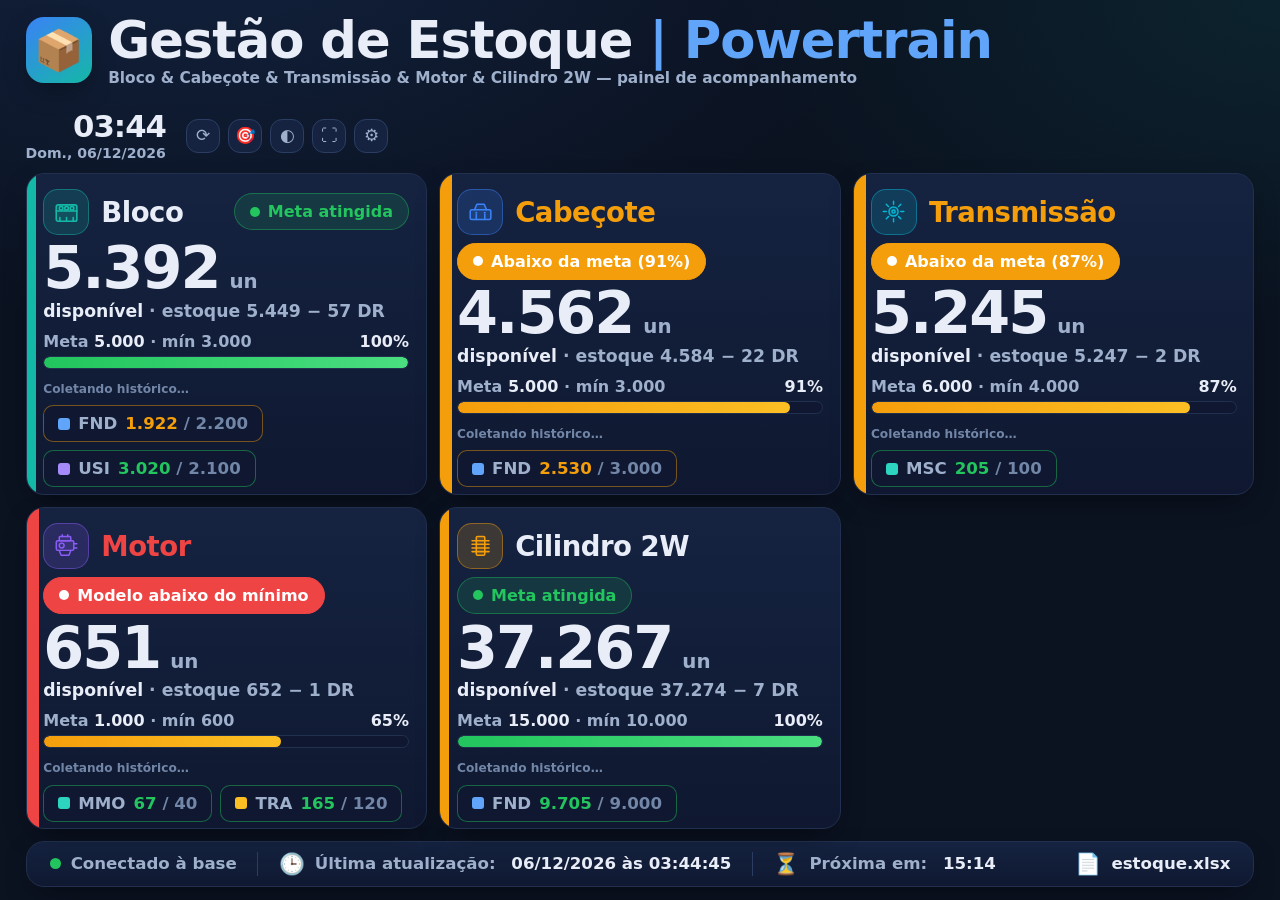
==== estoque-motores/index.html @ 6735ec4f "Decremento silencioso: aplica no calculo mas nao exibe no painel nem no e-mail Remove os indicadores" ====
<!doctype html>
<html lang="pt-BR" data-theme="dark">
<head>
<meta charset="UTF-8" />
<meta name="viewport" content="width=device-width, initial-scale=1.0" />
<meta name="color-scheme" content="dark light" />
<title>Gestão de Estoque | Powertrain</title>
<link rel="icon" href="data:image/svg+xml,%3Csvg xmlns='http://www.w3.org/2000/svg' viewBox='0 0 100 100'%3E%3Crect width='100' height='100' rx='22' fill='%233b82f6'/%3E%3Ctext x='50' y='70' font-family='Arial,sans-serif' font-size='58' font-weight='bold' fill='white' text-anchor='middle'%3E%F0%9F%93%A6%3C/text%3E%3C/svg%3E" />
<meta name="theme-color" content="#0b1220" />

<style>
/* ============ RESET / BASE ============ */
*,*::before,*::after{box-sizing:border-box;margin:0;padding:0}
:root{
  --bg:#0b1220; --bg-2:#111a2e; --panel:#0f1830; --panel-2:#152341;
  --line:#22304f; --line-2:#2c3d63;
  --txt:#e8edf7; --muted:#9fb0cc; --faint:#7286a8;
  --brand:#3b82f6; --brand-2:#60a5fa; --brand-ink:#0a1730;
  --accent:#14b8a6; --accent-2:#2dd4bf;
  --ok:#22c55e; --ok-bg:rgba(34,197,94,.14);
  --warn:#f59e0b; --warn-bg:rgba(245,158,11,.15);
  --bad:#ef4444; --bad-bg:rgba(239,68,68,.15);
  --info:#38bdf8;
  --shadow:0 10px 30px -12px rgba(0,0,0,.6);
  --radius:18px; --radius-sm:12px;
  --font:'Inter',system-ui,-apple-system,Segoe UI,Roboto,Helvetica,Arial,sans-serif;
}
:root[data-theme="light"]{
  --bg:#eef2f8; --bg-2:#e5ebf4; --panel:#ffffff; --panel-2:#f5f8fd;
  --line:#dde5f0; --line-2:#cbd6e6;
  --txt:#0f1b32; --muted:#4a5b78; --faint:#7286a8;
  --brand:#2563eb; --brand-2:#3b82f6; --brand-ink:#ffffff;
  --shadow:0 10px 26px -14px rgba(20,40,80,.28);
}
html,body{height:100%}
body{
  font-family:var(--font); color:var(--txt);
  background:
    radial-gradient(1200px 700px at 15% -10%, rgba(59,130,246,.14), transparent 60%),
    radial-gradient(1000px 600px at 100% 0%, rgba(20,184,166,.10), transparent 55%),
    var(--bg);
  min-height:100%; overflow:hidden;
  -webkit-font-smoothing:antialiased;
}
body.cursor-hidden{cursor:none}
.wrap{ height:100vh; display:flex; flex-direction:column; padding:clamp(10px,1.5vh,22px) clamp(14px,2vw,40px); gap:clamp(8px,1.3vh,18px); }

/* ============ HEADER ============ */
header{ display:flex; align-items:center; justify-content:space-between; gap:24px; flex-wrap:wrap; }
.brand{ display:flex; align-items:center; gap:16px; min-width:0; }
.brand .logo{
  width:clamp(52px,5.2vw,88px); height:clamp(52px,5.2vw,88px); flex:0 0 auto;
  border-radius:18px; display:grid; place-items:center; font-size:clamp(28px,3.1vw,50px);
  background:linear-gradient(145deg,var(--brand),var(--accent)); color:#fff; box-shadow:var(--shadow);
}
/* título grande: o painel é lido de longe na TV. O relógio e os botões abaixo
   foram reduzidos para liberar largura e o cabeçalho caber em UMA linha. */
.brand h1{ font-size:clamp(32px,4vw,68px); font-weight:800; letter-spacing:-1px; line-height:1.02; }
.brand h1 .pw{ color:var(--brand-2); font-weight:800; }
.brand p{ color:var(--muted); font-size:clamp(13px,1.2vw,20px); font-weight:600; margin-top:3px; }
.head-right{ display:flex; align-items:center; gap:clamp(12px,1.6vw,26px); flex-wrap:wrap; justify-content:flex-end; }
.clock{ text-align:right; }
.clock .time{ font-size:clamp(22px,2.4vw,42px); font-weight:800; letter-spacing:-1px; font-variant-numeric:tabular-nums; line-height:1; }
.clock .date{ color:var(--muted); font-size:clamp(12px,1.1vw,18px); font-weight:600; text-transform:capitalize; margin-top:4px; }
.icon-btns{ display:flex; gap:8px; }
.iconbtn{
  width:clamp(34px,2.6vw,44px); height:clamp(34px,2.6vw,44px); border-radius:12px; cursor:pointer;
  border:1px solid var(--line-2); background:var(--panel-2); color:var(--muted);
  display:grid; place-items:center; font-size:clamp(16px,1.3vw,20px); transition:.15s;
}
.iconbtn:hover{ color:var(--txt); border-color:var(--brand); background:var(--panel); }

/* ============ STATUS BAR (fica no rodapé) ============ */
.statusbar{
  display:flex; align-items:center; gap:clamp(12px,1.6vw,26px); flex-wrap:wrap; flex:0 0 auto;
  background:linear-gradient(180deg,var(--panel-2),var(--panel));
  border:1px solid var(--line); border-radius:var(--radius); padding:clamp(8px,1.1vh,14px) clamp(16px,1.8vw,26px);
  box-shadow:var(--shadow);
}
.chip{ display:flex; align-items:center; gap:10px; font-size:clamp(14px,1.3vw,21px); font-weight:600; color:var(--muted); }
.chip b{ color:var(--txt); font-weight:800; }
.chip .ic{ font-size:1.25em; }
.dot{ width:11px; height:11px; border-radius:50%; background:var(--faint); flex:0 0 auto; }
.dot.live{ background:var(--ok); box-shadow:0 0 0 0 rgba(34,197,94,.55); animation:pulse 2s infinite; }
.dot.err{ background:var(--bad); }
.dot.warn{ background:var(--warn); }
.dot.load{ background:var(--warn); animation:pulse 1.1s infinite; }
@keyframes pulse{ 0%{box-shadow:0 0 0 0 rgba(34,197,94,.5)} 70%{box-shadow:0 0 0 12px rgba(34,197,94,0)} 100%{box-shadow:0 0 0 0 rgba(34,197,94,0)} }
.sep{ width:1px; align-self:stretch; background:var(--line-2); }
.spacer{ flex:1 1 auto; }
.countdown{ font-variant-numeric:tabular-nums; }

/* ============ LAYOUT PRINCIPAL ============ */
.main{ flex:1 1 auto; min-height:0; display:flex; flex-direction:column; gap:clamp(8px,1.2vh,16px); }

/* ============ CARDS (destaque) ============ */
.cards{ display:grid; grid-template-columns:repeat(5,1fr); gap:clamp(8px,1vw,16px); flex:1 1 auto; min-height:0; align-content:stretch; }
.card{
  position:relative; overflow:hidden; border-radius:var(--radius);
  border:1px solid var(--line); background:linear-gradient(180deg,var(--panel-2),var(--panel));
  box-shadow:var(--shadow); padding:clamp(13px,1.6vh,24px) clamp(14px,1.3vw,26px);
  display:flex; flex-direction:column; gap:clamp(4px,.75vh,10px);
}
.card::before{ content:""; position:absolute; inset:0 auto 0 0; width:9px; background:var(--c,var(--brand)); }
.card .card-top{ display:flex; align-items:center; justify-content:space-between; gap:8px; flex-wrap:wrap; }
.card .name{ display:flex; align-items:center; gap:12px; min-width:0; font-size:clamp(21px,2.15vw,42px); font-weight:800; letter-spacing:-.5px; }
.card .name .pic{
  width:clamp(46px,3.6vw,68px); height:clamp(46px,3.6vw,68px); border-radius:15px; display:grid; place-items:center;
  background:color-mix(in srgb, var(--c) 18%, transparent); color:var(--c);
  border:1px solid color-mix(in srgb, var(--c) 45%, transparent);
}
.card .name .pic svg{ width:66%; height:66%; display:block; }
.card .qty-wrap{ display:flex; align-items:baseline; gap:10px; }
.card .qty{ font-size:clamp(44px,4.6vw,92px); font-weight:900; line-height:.9; letter-spacing:-2px; font-variant-numeric:tabular-nums; color:var(--txt); }
.card .unit{ font-size:clamp(16px,1.55vw,27px); font-weight:800; color:var(--muted); white-space:nowrap; }
.card .sub{ color:var(--muted); font-size:clamp(14px,1.35vw,23px); font-weight:700; margin-top:0; white-space:nowrap; }
.card .sub b{ color:var(--txt); }
.card .meta{ display:flex; gap:clamp(8px,.8vw,14px); flex-wrap:wrap; }
.badge{ display:inline-flex; align-items:center; gap:8px; padding:8px 15px; border-radius:999px; font-size:clamp(13px,1.25vw,22px); font-weight:700; border:1px solid var(--line-2); background:var(--panel); color:var(--muted); }
.badge .dot{ width:10px; height:10px; }
.b-ok{ color:var(--ok); border-color:color-mix(in srgb,var(--ok) 40%,transparent); background:var(--ok-bg); }
.b-warn{ color:var(--warn); border-color:color-mix(in srgb,var(--warn) 40%,transparent); background:var(--warn-bg); }
.b-bad{ color:var(--bad); border-color:color-mix(in srgb,var(--bad) 40%,transparent); background:var(--bad-bg); }
.b-info{ color:var(--info); border-color:color-mix(in srgb,var(--info) 40%,transparent); background:rgba(56,189,248,.12); }

/* chips por local dentro do card */
.locs{ display:flex; flex-wrap:wrap; gap:8px; margin-top:3px; align-items:center; }
.locs.modelos{ margin-top:6px; padding-top:6px; border-top:1px dashed var(--line-2); gap:6px; }
/* chips de MODELO são detalhe secundário: ficam compactos para sobrar altura
   aos textos principais (número, disponível, meta, locais), que foram ampliados */
.locs.modelos .locchip{ padding:6px 11px; font-size:clamp(12px,1.05vw,17px); }
.modlab{ flex:0 0 100%; color:var(--faint); font-weight:800; font-size:clamp(11px,.95vw,16px); text-transform:uppercase; letter-spacing:.6px; margin:0 0 2px; }
.locchip{ display:inline-flex; align-items:center; gap:8px; padding:8px 14px; border-radius:10px; background:var(--panel); border:1px solid var(--line);
  font-size:clamp(14px,1.3vw,22px); font-weight:800; font-variant-numeric:tabular-nums; }
.locchip .sw{ width:12px; height:12px; border-radius:3px; flex:0 0 auto; }
.locchip .lk{ color:var(--muted); font-weight:600; }
.locchip.rej{ border-color:color-mix(in srgb,var(--bad) 45%,transparent); }
.locchip.rej .lv{ color:var(--bad); }
.locchip.ok{ border-color:color-mix(in srgb,var(--ok) 45%,transparent); }
.locchip.ok .lv{ color:var(--ok); }
.locchip.warn{ border-color:color-mix(in srgb,var(--warn) 45%,transparent); }
.locchip.warn .lv{ color:var(--warn); }
.locchip.low, .locchip.bad{ border-color:color-mix(in srgb,var(--bad) 45%,transparent); background:var(--bad-bg); }
.locchip.low .lv, .locchip.bad .lv{ color:var(--bad); }
.locchip.imp{ border-color:color-mix(in srgb,#c084fc 45%,transparent); background:color-mix(in srgb,#c084fc 14%,transparent); }
.locchip.imp .lv{ color:#c084fc; }
/* local + seus sublocais (ex.: USI e, abaixo, OP140) */
.locgrp{ display:inline-flex; flex-direction:column; gap:4px; align-items:flex-start; }
.subwrap{ display:inline-flex; flex-wrap:wrap; gap:4px; padding-left:12px; }
.locchip.sub{ padding:5px 11px; border-style:dashed; background:transparent;
  font-size:clamp(12px,1.05vw,17px); gap:6px; }
.locchip.sub .lk{ color:var(--faint); font-weight:700; }
.locchip.sub .lv{ color:var(--muted); }
.locchip.sub.dec{ border-color:color-mix(in srgb,var(--bad) 40%,transparent); }
.locchip.sub.dec .lv{ color:var(--bad); }

/* cobertura / previsão (dias úteis) */
.cover{ display:inline-flex; flex-direction:column; gap:1px; margin-top:auto; padding:7px 14px; border-radius:11px;
  border:1px solid var(--line-2); background:var(--panel); align-self:flex-start; max-width:100%; box-sizing:border-box; }
.cover .cov-main{ font-weight:800; font-size:clamp(16px,1.6vw,27px); font-variant-numeric:tabular-nums; line-height:1.05; color:var(--muted); white-space:nowrap; }
.cover .cov-sub{ font-weight:600; font-size:clamp(10px,.9vw,15px); color:var(--faint); line-height:1.2; }
.cover.ok  { border-color:color-mix(in srgb,var(--ok) 40%,transparent); background:var(--ok-bg); }
.cover.warn{ border-color:color-mix(in srgb,var(--warn) 40%,transparent); background:var(--warn-bg); }
.cover.bad { border-color:color-mix(in srgb,var(--bad) 45%,transparent); background:var(--bad-bg); }
.cover.ok .cov-main{ color:var(--ok); } .cover.warn .cov-main{ color:var(--warn); } .cover.bad .cov-main{ color:var(--bad); }

/* barra de progresso da meta + sparkline */
.prog{ margin-top:4px; }
.prog .ptop{ display:flex; flex-wrap:nowrap; justify-content:space-between; align-items:baseline; gap:8px; font-size:clamp(14px,1.25vw,22px); font-weight:700; color:var(--muted); margin-bottom:5px; }
.prog .ptop>span{ white-space:nowrap; }
.prog .ptop .pv{ color:var(--txt); font-weight:800; }
.prog .bar{ height:13px; border-radius:999px; background:var(--panel); border:1px solid var(--line); overflow:hidden; }
.prog .fill{ height:100%; border-radius:999px; transition:width .6s ease; }
.prog.ok   .fill{ background:linear-gradient(90deg,var(--ok),#4ade80); }
.prog.warn .fill{ background:linear-gradient(90deg,var(--warn),#fbbf24); }
.prog.bad  .fill{ background:linear-gradient(90deg,var(--bad),#f87171); }
.spark{ margin-top:6px; display:flex; align-items:center; gap:12px; }
.spark svg{ flex:1 1 auto; height:clamp(34px,5vh,64px); }
.spark .scap{ font-size:clamp(11px,.95vw,15px); color:var(--faint); font-weight:700; white-space:nowrap; }
.spark .sdelta{ font-weight:800; font-variant-numeric:tabular-nums; }
.spark .up{ color:var(--ok);} .spark .down{ color:var(--bad);} .spark .flat{ color:var(--muted);}

/* alerta: card pisca. VERMELHO = abaixo do mínimo/crítico; LARANJA = abaixo de
   metaAlerta% da meta. A cor do alarme vem de --alarmc (borda/anel/fundo). Borda
   com a suavidade e o tempo originais (anel suave, 1.25s ease-in-out). */
.card.alarm{ --alarmc:var(--bad); }
.card.alarm.alarm-warn{ --alarmc:var(--warn); }
@keyframes alarm{
  0%,100%{ box-shadow:var(--shadow); border-color:var(--line);
           background:var(--panel); }
  50%    { box-shadow:0 0 0 4px color-mix(in srgb,var(--alarmc) 55%,transparent), var(--shadow);
           border-color:var(--alarmc);
           background:color-mix(in srgb,var(--alarmc) 14%,var(--panel)); }
}
.card.alarm{ animation:alarm 1.25s ease-in-out infinite; }
.card.alarm::before{ background:var(--alarmc); width:12px; }
.card.alarm .name{ color:var(--alarmc); }
/* o selo do motivo fica SÓLIDO (não pulsa): piscar a opacidade dele deixava o
   texto do alerta mais difícil de ler, o contrário do objetivo */
.card.alarm .badge.b-bad, .card.alarm.alarm-warn .badge.b-warn{ background:var(--alarmc); color:#fff; border-color:var(--alarmc); }
.card.alarm .badge.b-bad .dot, .card.alarm.alarm-warn .badge.b-warn .dot{ background:#fff; box-shadow:none; animation:none; }
/* respeita quem desativa animações no sistema: mantém o alerta, sem piscar */
@media (prefers-reduced-motion:reduce){
  .card.alarm{ animation:none; border-color:var(--alarmc);
    box-shadow:0 0 0 4px color-mix(in srgb,var(--alarmc) 55%,transparent), var(--shadow);
    background:color-mix(in srgb,var(--alarmc) 12%,var(--panel)); }
}

/* ============ GRÁFICOS ============ */
.charts{ flex:1 1 auto; min-height:0; display:grid; grid-template-columns:1fr; gap:clamp(12px,1.6vw,26px); }
.chart-card{ position:relative; border-radius:var(--radius); border:1px solid var(--line);
  background:linear-gradient(180deg,var(--panel-2),var(--panel)); box-shadow:var(--shadow);
  padding:clamp(12px,1.6vh,22px) clamp(14px,1.6vw,26px); display:flex; flex-direction:column; min-height:0; }
.chart-card h3{ font-size:clamp(16px,1.5vw,26px); font-weight:800; letter-spacing:-.3px; display:flex; align-items:center; gap:10px; }
.chart-card h3 svg{ width:1.15em; height:1.15em; flex:0 0 auto; color:var(--brand-2); }
.chart-card .legend{ display:flex; flex-wrap:wrap; gap:14px; margin:10px 0 4px; }
.chart-card .legend span{ display:inline-flex; align-items:center; gap:8px; font-size:clamp(13px,1.1vw,19px); font-weight:700; color:var(--muted); }
.chart-card .legend .sw{ width:14px; height:14px; border-radius:4px; }
.chart-card .plot{ flex:1 1 auto; min-height:0; display:flex; align-items:stretch; justify-content:center; }
.chart-card svg{ width:100%; height:100%; display:block; }
.chart-card .axis{ fill:var(--faint); font-size:16px; font-weight:600; }
.chart-card .axislab{ fill:var(--muted); font-size:20px; font-weight:800; }
.chart-card .grid{ stroke:var(--line-2); stroke-width:1; }
.chart-card .vlab{ fill:var(--txt); font-size:16px; font-weight:800; }
.chart-card .donutTotal{ fill:var(--txt); font-weight:900; }
.chart-card .donutCap{ fill:var(--muted); font-weight:700; }

/* ============ FOOTER ============ */
/* o rodapé usa o estilo .statusbar (status da base) — nada mais aqui */

/* ============ OVERLAY (setup / erro) ============ */
.overlay{ position:fixed; inset:0; z-index:50; display:none; place-items:center; padding:24px;
  background:rgba(7,12,24,.82); backdrop-filter:blur(6px); }
.overlay.show{ display:grid; }
.dialog{ width:min(640px,94vw); background:var(--panel); border:1px solid var(--line-2); border-radius:var(--radius); box-shadow:var(--shadow); padding:clamp(22px,3vh,40px);
  max-height:calc(100vh - 48px); overflow-y:auto; }   /* rola o diálogo inteiro se passar da tela */
.dialog h2{ font-size:clamp(20px,2vw,30px); font-weight:800; display:flex; align-items:center; gap:12px; }
.dialog p{ color:var(--muted); margin:12px 0; font-size:clamp(13px,1.1vw,17px); line-height:1.5; }
.drop{ margin-top:18px; border:2px dashed var(--line-2); border-radius:var(--radius-sm); padding:34px 20px; text-align:center; cursor:pointer; transition:.15s; }
.drop:hover,.drop.drag{ border-color:var(--brand); background:var(--panel-2); }
.drop .big{ font-size:44px; } .drop small{ display:block; color:var(--faint); margin-top:8px; }
.btnrow{ display:flex; gap:12px; flex-wrap:wrap; margin-top:20px; }
.btn{ appearance:none; cursor:pointer; border:1px solid var(--line-2); background:var(--panel-2); color:var(--txt);
  font-family:inherit; font-weight:700; font-size:clamp(13px,1.1vw,17px); padding:12px 20px; border-radius:12px; display:inline-flex; align-items:center; gap:10px; transition:.15s; }
.btn:hover{ border-color:var(--brand); }
.btn.primary{ background:linear-gradient(145deg,var(--brand),var(--brand-2)); color:#fff; border-color:transparent; }
.hidden{ display:none !important; }
.errtext{ color:var(--bad); font-weight:700; margin-top:6px; }

/* formulário de metas */
.dialog.wide{ width:min(760px,96vw); }
.metas-scroll{ margin:8px 0 4px; }   /* sem scroll próprio: o diálogo inteiro rola (uma barra só) */
.metas-scroll::-webkit-scrollbar{ width:8px; } .metas-scroll::-webkit-scrollbar-thumb{ background:var(--line-2); border-radius:8px; }
.meta-cat{ border:1px solid var(--line); border-radius:12px; padding:14px 16px; margin-bottom:12px; background:var(--panel-2); }
.meta-cat .mc-head{ display:flex; align-items:center; gap:10px; font-weight:800; font-size:16px; margin-bottom:10px; }
.meta-cat .mc-head .pic{ width:30px; height:30px; border-radius:8px; display:grid; place-items:center; color:var(--c); border:1px solid color-mix(in srgb,var(--c) 45%,transparent); background:color-mix(in srgb,var(--c) 16%,transparent); }
.meta-cat .mc-head .pic svg{ width:66%; height:66%; }
.mrow{ display:grid; grid-template-columns:120px repeat(3,1fr); gap:10px; align-items:center; margin-bottom:8px; }
.mrow .rlab{ font-weight:700; color:var(--muted); font-size:14px; }
.mrow.head .rlab, .mrow.head span{ color:var(--faint); font-size:12px; font-weight:700; text-transform:uppercase; letter-spacing:.4px; }
.inp{ width:100%; background:var(--panel); border:1px solid var(--line-2); color:var(--txt); border-radius:9px; padding:9px 11px; font:inherit; font-weight:800; text-align:right; font-variant-numeric:tabular-nums; }
.inp:focus{ outline:none; border-color:var(--brand); }
.inp-wrap{ position:relative; } .inp-wrap .sw{ position:absolute; left:9px; top:50%; transform:translateY(-50%); width:10px; height:10px; border-radius:3px; }
.inp-wrap .inp{ padding-left:26px; text-align:right; }
.gnote{ color:var(--faint); font-size:12px; margin-top:2px; }

/* toast */
.toast{ position:fixed; left:50%; bottom:26px; transform:translateX(-50%) translateY(20px); z-index:60; opacity:0;
  background:var(--panel); border:1px solid var(--line-2); color:var(--txt); padding:12px 20px; border-radius:12px;
  font-weight:700; box-shadow:var(--shadow); transition:.25s; pointer-events:none; font-size:15px; }
.toast.show{ opacity:1; transform:translateX(-50%) translateY(0); }
.toast.err{ border-color:var(--bad); color:var(--bad); }

@media (max-width:1600px){ .cards{ grid-template-columns:repeat(3,1fr); } }
@media (max-width:1100px){ .cards{ grid-template-columns:repeat(2,1fr); } }
@media (max-width:820px){ .cards{ grid-template-columns:1fr; } .clock{display:none} body{overflow:auto} }
</style>
</head>
<body>
<div class="wrap">
  <header>
    <div class="brand">
      <div class="logo">📦</div>
      <div>
        <h1>Gestão de Estoque <span class="pw">| Powertrain</span></h1>
        <p id="subTitle">Cabeçote &amp; Bloco — painel de acompanhamento</p>
      </div>
    </div>
    <div class="head-right">
      <div class="clock">
        <div class="time" id="clkTime">--:--</div>
        <div class="date" id="clkDate">—</div>
      </div>
      <div class="icon-btns">
        <button class="iconbtn" id="btnReload" title="Atualizar agora">⟳</button>
        <button class="iconbtn" id="btnMetas" title="Cadastrar metas">🎯</button>
        <button class="iconbtn" id="btnTheme" title="Tema claro/escuro">◐</button>
        <button class="iconbtn" id="btnFull" title="Tela cheia (quiosque)">⛶</button>
        <button class="iconbtn" id="btnSetup" title="Configurar base">⚙</button>
      </div>
    </div>
  </header>

  <div class="main">
    <div class="cards" id="cards">
      <!-- cards injetados via JS -->
    </div>
  </div>

  <!-- status da base agora no RODAPÉ (era uma barra abaixo do título) -->
  <footer class="statusbar">
    <div class="chip"><span class="dot" id="stDot"></span><span id="stText">Aguardando base…</span></div>
    <div class="sep"></div>
    <div class="chip"><span class="ic">🕒</span>Última atualização:&nbsp;<b id="stLast">—</b></div>
    <div class="sep"></div>
    <div class="chip"><span class="ic">⏳</span>Próxima em:&nbsp;<b class="countdown" id="stNext">—</b></div>
    <div class="spacer"></div>
    <div class="chip"><span class="ic">📄</span><b id="stFile">estoque.xlsx</b></div>
  </footer>
</div>

<!-- Overlay de configuração / carregamento manual -->
<div class="overlay" id="overlay">
  <div class="dialog">
    <h2>⚙ Configurar base de estoque</h2>
    <p>O painel lê uma planilha <b>Excel (.xlsx)</b> e atualiza sozinho
      <b id="dlgInterval">de hora em hora (no minuto :00)</b>. Coloque o arquivo <b id="dlgFile">estoque.xlsx</b>
      na mesma pasta desta página (servida por um servidor web) para atualização automática,
      ou carregue manualmente abaixo.</p>

    <div class="drop" id="drop">
      <div class="big">📂</div>
      <div><b>Clique ou arraste</b> a planilha aqui</div>
      <small>.xlsx, .xls ou .csv</small>
      <input type="file" id="fileInput" accept=".xlsx,.xls,.csv" class="hidden">
    </div>
    <div class="errtext hidden" id="dlgErr"></div>

    <div class="btnrow">
      <button class="btn primary" id="btnTpl">⬇ Baixar modelo (.xlsx)</button>
      <button class="btn" id="btnRetry">⟳ Tentar ler do servidor</button>
      <button class="btn" id="btnClose">Fechar</button>
    </div>
    <p style="margin-top:16px;font-size:13px;color:var(--faint)">
      Colunas aceitas (base JDE): <b>IMDSC1</b> (descrição → classifica Cabeçote/Bloco/Cilindro),
      <b>QTD</b> (quantidade) e <b>LILOCN</b> (local: FND/MMO/USI/DR). <b>ESTREJ</b> = rejeitado (DR),
      descontado do disponível. <b>IMLITM</b> e <b>LILOTN</b> são opcionais.
    </p>
  </div>
</div>

<!-- Overlay de cadastro de metas -->
<div class="overlay" id="metasOverlay">
  <div class="dialog wide">
    <h2>🎯 Cadastro de Metas</h2>
    <p>Defina a <b>meta</b> (alvo), o <b>mínimo</b> (abaixo dele o card pisca em vermelho)
      e o <b>DR máx.</b> (rejeitados aceitáveis) — por peça e por local. Fica salvo neste
      navegador e pode ser <b>exportado/importado em .json</b>.</p>
    <div class="metas-scroll" id="metasForm"><!-- gerado via JS --></div>
    <div class="mrow" style="grid-template-columns:1fr 160px;margin-top:6px">
      <span class="rlab">Intervalo de atualização (min)</span>
      <input class="inp" id="metaIntervalo" type="number" min="1" step="1">
    </div>
    <div class="mrow" style="grid-template-columns:1fr 120px 120px;align-items:center">
      <span class="rlab">Cobertura (dias úteis) — crítico &lt; / baixo &lt;</span>
      <input class="inp" id="covCritico" type="number" min="0" step="0.5" title="Abaixo disso: vermelho e pisca">
      <input class="inp" id="covBaixo" type="number" min="0" step="0.5" title="Abaixo disso: amarelo">
    </div>

    <div class="meta-cat" style="--c:#38bdf8;margin-top:12px">
      <div class="mc-head">📁 Pasta &amp; Relatório por e-mail</div>
      <p class="gnote" style="margin:0 0 10px">Mapeie uma pasta: nela o painel grava o <b>metas.json</b> (configuração)
        e gera um <b>HTML pronto para o corpo do e-mail</b> nos horários abaixo. (Chrome/Edge, servindo em localhost ou https.)</p>
      <div class="mrow" style="grid-template-columns:1fr auto;align-items:center">
        <span class="rlab" id="folderStatus">Pasta: não mapeada</span>
        <button class="btn" id="btnMapFolder" type="button">📁 Mapear pasta</button>
      </div>
      <div class="mrow" style="grid-template-columns:1fr 130px 130px;align-items:center">
        <span class="rlab">Gerar HTML automaticamente às</span>
        <input class="inp" id="relHora1" type="time">
        <input class="inp" id="relHora2" type="time">
      </div>
      <div class="btnrow" style="margin-top:4px">
        <button class="btn" id="btnGenReport" type="button">📤 Gerar relatório agora</button>
        <button class="btn" id="btnPreview" type="button">👁 Pré-visualizar</button>
      </div>
    </div>

    <div class="errtext hidden" id="metasErr"></div>
    <div class="btnrow">
      <button class="btn primary" id="btnMetasSave">💾 Salvar</button>
      <button class="btn" id="btnMetasExport">⬇ Exportar .json</button>
      <button class="btn" id="btnMetasImport">⬆ Importar .json</button>
      <button class="btn" id="btnMetasClose">Fechar</button>
      <input type="file" id="metasFile" accept=".json,application/json" class="hidden">
    </div>
    <p class="gnote" style="margin-top:10px">Dica: coloque um arquivo <b>metas.json</b> na mesma pasta do
      <b>index.html</b> para o painel carregar as metas automaticamente na primeira abertura.</p>
  </div>
</div>

<div class="toast" id="toast"></div>

<!-- fflate (descompactação do .xlsx) -->
<script>!function(f){typeof module!='undefined'&&typeof exports=='object'?module.exports=f():typeof define!='undefined'&&define.amd?define(f):(typeof self!='undefined'?self:this).fflate=f()}(function(){var _e={};"use strict";var t=(typeof module!='undefined'&&typeof exports=='object'?function(_f){"use strict";var e,t=";var __w=require('worker_threads');__w.parentPort.on('message',function(m){onmessage({data:m})}),postMessage=function(m,t){__w.parentPort.postMessage(m,t)},close=process.exit;self=global";try{e=require("worker_threads").Worker}catch(e){}exports.default=e?function(r,n,o,a,s){var u=!1,i=new e(r+t,{eval:!0}).on("error",(function(e){return s(e,null)})).on("message",(function(e){return s(null,e)})).on("exit",(function(e){e&&!u&&s(Error("exited with code "+e),null)}));return i.postMessage(o,a),i.terminate=function(){return u=!0,e.prototype.terminate.call(i)},i}:function(e,t,r,n,o){setImmediate((function(){return o(Error("async operations unsupported - update to Node 12+ (or Node 10-11 with the --experimental-worker CLI flag)"),null)}));var a=function(){};return{terminate:a,postMessage:a}};return _f}:function(_f){"use strict";var e={};_f.default=function(r,t,s,a,n){var o=new Worker(e[t]||(e[t]=URL.createObjectURL(new Blob([r+';addEventListener("error",function(e){e=e.error;postMessage({$e$:[e.message,e.code,e.stack]})})'],{type:"text/javascript"}))));return o.onmessage=function(e){var r=e.data,t=r.$e$;if(t){var s=Error(t[0]);s.code=t[1],s.stack=t[2],n(s,null)}else n(null,r)},o.postMessage(s,a),o};return _f})({}),n=Uint8Array,r=Uint16Array,e=Int32Array,i=new n([0,0,0,0,0,0,0,0,1,1,1,1,2,2,2,2,3,3,3,3,4,4,4,4,5,5,5,5,0,0,0,0]),o=new n([0,0,0,0,1,1,2,2,3,3,4,4,5,5,6,6,7,7,8,8,9,9,10,10,11,11,12,12,13,13,0,0]),s=new n([16,17,18,0,8,7,9,6,10,5,11,4,12,3,13,2,14,1,15]),a=function(t,n){for(var i=new r(31),o=0;o<31;++o)i[o]=n+=1<<t[o-1];var s=new e(i[30]);for(o=1;o<30;++o)for(var a=i[o];a<i[o+1];++a)s[a]=a-i[o]<<5|o;return{b:i,r:s}},u=a(i,2),h=u.b,f=u.r;h[28]=258,f[258]=28;for(var l=a(o,0),c=l.b,p=l.r,v=new r(32768),d=0;d<32768;++d){var g=(43690&d)>>1|(21845&d)<<1;v[d]=((65280&(g=(61680&(g=(52428&g)>>2|(13107&g)<<2))>>4|(3855&g)<<4))>>8|(255&g)<<8)>>1}var y=function(t,n,e){for(var i=t.length,o=0,s=new r(n);o<i;++o)t[o]&&++s[t[o]-1];var a,u=new r(n);for(o=1;o<n;++o)u[o]=u[o-1]+s[o-1]<<1;if(e){a=new r(1<<n);var h=15-n;for(o=0;o<i;++o)if(t[o])for(var f=o<<4|t[o],l=n-t[o],c=u[t[o]-1]++<<l,p=c|(1<<l)-1;c<=p;++c)a[v[c]>>h]=f}else for(a=new r(i),o=0;o<i;++o)t[o]&&(a[o]=v[u[t[o]-1]++]>>15-t[o]);return a},m=new n(288);for(d=0;d<144;++d)m[d]=8;for(d=144;d<256;++d)m[d]=9;for(d=256;d<280;++d)m[d]=7;for(d=280;d<288;++d)m[d]=8;var b=new n(32);for(d=0;d<32;++d)b[d]=5;var w=y(m,9,0),x=y(m,9,1),z=y(b,5,0),k=y(b,5,1),M=function(t){for(var n=t[0],r=1;r<t.length;++r)t[r]>n&&(n=t[r]);return n},S=function(t,n,r){var e=n/8|0;return(t[e]|t[e+1]<<8)>>(7&n)&r},A=function(t,n){var r=n/8|0;return(t[r]|t[r+1]<<8|t[r+2]<<16)>>(7&n)},T=function(t){return(t+7)/8|0},D=function(t,r,e){return(null==r||r<0)&&(r=0),(null==e||e>t.length)&&(e=t.length),new n(t.subarray(r,e))};_e.FlateErrorCode={UnexpectedEOF:0,InvalidBlockType:1,InvalidLengthLiteral:2,InvalidDistance:3,StreamFinished:4,NoStreamHandler:5,InvalidHeader:6,NoCallback:7,InvalidUTF8:8,ExtraFieldTooLong:9,InvalidDate:10,FilenameTooLong:11,StreamFinishing:12,InvalidZipData:13,UnknownCompressionMethod:14};var C=["unexpected EOF","invalid block type","invalid length/literal","invalid distance","stream finished","no stream handler",,"no callback","invalid UTF-8 data","extra field too long","date not in range 1980-2099","filename too long","stream finishing","invalid zip data"],I=function(t,n,r){var e=Error(n||C[t]);if(e.code=t,Error.captureStackTrace&&Error.captureStackTrace(e,I),!r)throw e;return e},U=function(t,r,e,a){var u=t.length,f=a?a.length:0;if(!u||r.f&&!r.l)return e||new n(0);var l=!e,p=l||2!=r.i,v=r.i;l&&(e=new n(3*u));var d=function(t){var r=e.length;if(t>r){var i=new n(Math.max(2*r,t));i.set(e),e=i}},g=r.f||0,m=r.p||0,b=r.b||0,w=r.l,z=r.d,C=r.m,U=r.n,F=8*u;do{if(!w){g=S(t,m,1);var E=S(t,m+1,3);if(m+=3,!E){var Z=t[(J=T(m)+4)-4]|t[J-3]<<8,q=J+Z;if(q>u){v&&I(0);break}p&&d(b+Z),e.set(t.subarray(J,q),b),r.b=b+=Z,r.p=m=8*q,r.f=g;continue}if(1==E)w=x,z=k,C=9,U=5;else if(2==E){var O=S(t,m,31)+257,G=S(t,m+10,15)+4,L=O+S(t,m+5,31)+1;m+=14;for(var H=new n(L),j=new n(19),N=0;N<G;++N)j[s[N]]=S(t,m+3*N,7);m+=3*G;var P=M(j),B=(1<<P)-1,Y=y(j,P,1);for(N=0;N<L;){var J,K=Y[S(t,m,B)];if(m+=15&K,(J=K>>4)<16)H[N++]=J;else{var Q=0,R=0;for(16==J?(R=3+S(t,m,3),m+=2,Q=H[N-1]):17==J?(R=3+S(t,m,7),m+=3):18==J&&(R=11+S(t,m,127),m+=7);R--;)H[N++]=Q}}var V=H.subarray(0,O),W=H.subarray(O);C=M(V),U=M(W),w=y(V,C,1),z=y(W,U,1)}else I(1);if(m>F){v&&I(0);break}}p&&d(b+131072);for(var X=(1<<C)-1,$=(1<<U)-1,_=m;;_=m){var tt=(Q=w[A(t,m)&X])>>4;if((m+=15&Q)>F){v&&I(0);break}if(Q||I(2),tt<256)e[b++]=tt;else{if(256==tt){_=m,w=null;break}var nt=tt-254;tt>264&&(nt=S(t,m,(1<<(it=i[N=tt-257]))-1)+h[N],m+=it);var rt=z[A(t,m)&$],et=rt>>4;if(rt||I(3),m+=15&rt,W=c[et],et>3){var it=o[et];W+=A(t,m)&(1<<it)-1,m+=it}if(m>F){v&&I(0);break}p&&d(b+131072);var ot=b+nt;if(b<W){var st=f-W,at=Math.min(W,ot);for(st+b<0&&I(3);b<at;++b)e[b]=a[st+b]}for(;b<ot;++b)e[b]=e[b-W]}}r.l=w,r.p=_,r.b=b,r.f=g,w&&(g=1,r.m=C,r.d=z,r.n=U)}while(!g);return b!=e.length&&l?D(e,0,b):e.subarray(0,b)},F=function(t,n,r){var e=n/8|0;t[e]|=r<<=7&n,t[e+1]|=r>>8},E=function(t,n,r){var e=n/8|0;t[e]|=r<<=7&n,t[e+1]|=r>>8,t[e+2]|=r>>16},Z=function(t,e){for(var i=[],o=0;o<t.length;++o)t[o]&&i.push({s:o,f:t[o]});var s=i.length,a=i.slice();if(!s)return{t:N,l:0};if(1==s){var u=new n(i[0].s+1);return u[i[0].s]=1,{t:u,l:1}}i.sort((function(t,n){return t.f-n.f})),i.push({s:-1,f:25001});var h=i[0],f=i[1],l=0,c=1,p=2;for(i[0]={s:-1,f:h.f+f.f,l:h,r:f};c!=s-1;)h=i[i[l].f<i[p].f?l++:p++],f=i[l!=c&&i[l].f<i[p].f?l++:p++],i[c++]={s:-1,f:h.f+f.f,l:h,r:f};var v=a[0].s;for(o=1;o<s;++o)a[o].s>v&&(v=a[o].s);var d=new r(v+1),g=q(i[c-1],d,0);if(g>e){o=0;var y=0,m=g-e,b=1<<m;for(a.sort((function(t,n){return d[n.s]-d[t.s]||t.f-n.f}));o<s;++o){var w=a[o].s;if(!(d[w]>e))break;y+=b-(1<<g-d[w]),d[w]=e}for(y>>=m;y>0;){var x=a[o].s;d[x]<e?y-=1<<e-d[x]++-1:++o}for(;o>=0&&y;--o){var z=a[o].s;d[z]==e&&(--d[z],++y)}g=e}return{t:new n(d),l:g}},q=function(t,n,r){return-1==t.s?Math.max(q(t.l,n,r+1),q(t.r,n,r+1)):n[t.s]=r},O=function(t){for(var n=t.length;n&&!t[--n];);for(var e=new r(++n),i=0,o=t[0],s=1,a=function(t){e[i++]=t},u=1;u<=n;++u)if(t[u]==o&&u!=n)++s;else{if(!o&&s>2){for(;s>138;s-=138)a(32754);s>2&&(a(s>10?s-11<<5|28690:s-3<<5|12305),s=0)}else if(s>3){for(a(o),--s;s>6;s-=6)a(8304);s>2&&(a(s-3<<5|8208),s=0)}for(;s--;)a(o);s=1,o=t[u]}return{c:e.subarray(0,i),n:n}},G=function(t,n){for(var r=0,e=0;e<n.length;++e)r+=t[e]*n[e];return r},L=function(t,n,r){var e=r.length,i=T(n+2);t[i]=255&e,t[i+1]=e>>8,t[i+2]=255^t[i],t[i+3]=255^t[i+1];for(var o=0;o<e;++o)t[i+o+4]=r[o];return 8*(i+4+e)},H=function(t,n,e,a,u,h,f,l,c,p,v){F(n,v++,e),++u[256];for(var d=Z(u,15),g=d.t,x=d.l,k=Z(h,15),M=k.t,S=k.l,A=O(g),T=A.c,D=A.n,C=O(M),I=C.c,U=C.n,q=new r(19),H=0;H<T.length;++H)++q[31&T[H]];for(H=0;H<I.length;++H)++q[31&I[H]];for(var j=Z(q,7),N=j.t,P=j.l,B=19;B>4&&!N[s[B-1]];--B);var Y,J,K,Q,R=p+5<<3,V=G(u,m)+G(h,b)+f,W=G(u,g)+G(h,M)+f+14+3*B+G(q,N)+2*q[16]+3*q[17]+7*q[18];if(c>=0&&R<=V&&R<=W)return L(n,v,t.subarray(c,c+p));if(F(n,v,1+(W<V)),v+=2,W<V){Y=y(g,x,0),J=g,K=y(M,S,0),Q=M;var X=y(N,P,0);for(F(n,v,D-257),F(n,v+5,U-1),F(n,v+10,B-4),v+=14,H=0;H<B;++H)F(n,v+3*H,N[s[H]]);v+=3*B;for(var $=[T,I],_=0;_<2;++_){var tt=$[_];for(H=0;H<tt.length;++H)F(n,v,X[rt=31&tt[H]]),v+=N[rt],rt>15&&(F(n,v,tt[H]>>5&127),v+=tt[H]>>12)}}else Y=w,J=m,K=z,Q=b;for(H=0;H<l;++H){var nt=a[H];if(nt>255){var rt;E(n,v,Y[257+(rt=nt>>18&31)]),v+=J[rt+257],rt>7&&(F(n,v,nt>>23&31),v+=i[rt]);var et=31&nt;E(n,v,K[et]),v+=Q[et],et>3&&(E(n,v,nt>>5&8191),v+=o[et])}else E(n,v,Y[nt]),v+=J[nt]}return E(n,v,Y[256]),v+J[256]},j=new e([65540,131080,131088,131104,262176,1048704,1048832,2114560,2117632]),N=new n(0),P=function(t,s,a,u,h,l){var c=l.z||t.length,v=new n(u+c+5*(1+Math.ceil(c/7e3))+h),d=v.subarray(u,v.length-h),g=l.l,y=7&(l.r||0);if(s){y&&(d[0]=l.r>>3);for(var m=j[s-1],b=m>>13,w=8191&m,x=(1<<a)-1,z=l.p||new r(32768),k=l.h||new r(x+1),M=Math.ceil(a/3),S=2*M,A=function(n){return(t[n]^t[n+1]<<M^t[n+2]<<S)&x},C=new e(25e3),I=new r(288),U=new r(32),F=0,E=0,Z=l.i||0,q=0,O=l.w||0,G=0;Z+2<c;++Z){var N=A(Z),P=32767&Z,B=k[N];if(z[P]=B,k[N]=P,O<=Z){var Y=c-Z;if((F>7e3||q>24576)&&(Y>423||!g)){y=H(t,d,0,C,I,U,E,q,G,Z-G,y),q=F=E=0,G=Z;for(var J=0;J<286;++J)I[J]=0;for(J=0;J<30;++J)U[J]=0}var K=2,Q=0,R=w,V=P-B&32767;if(Y>2&&N==A(Z-V))for(var W=Math.min(b,Y)-1,X=Math.min(32767,Z),$=Math.min(258,Y);V<=X&&--R&&P!=B;){if(t[Z+K]==t[Z+K-V]){for(var _=0;_<$&&t[Z+_]==t[Z+_-V];++_);if(_>K){if(K=_,Q=V,_>W)break;var tt=Math.min(V,_-2),nt=0;for(J=0;J<tt;++J){var rt=Z-V+J&32767,et=rt-z[rt]&32767;et>nt&&(nt=et,B=rt)}}}V+=(P=B)-(B=z[P])&32767}if(Q){C[q++]=268435456|f[K]<<18|p[Q];var it=31&f[K],ot=31&p[Q];E+=i[it]+o[ot],++I[257+it],++U[ot],O=Z+K,++F}else C[q++]=t[Z],++I[t[Z]]}}for(Z=Math.max(Z,O);Z<c;++Z)C[q++]=t[Z],++I[t[Z]];y=H(t,d,g,C,I,U,E,q,G,Z-G,y),g||(l.r=7&y|d[y/8|0]<<3,y-=7,l.h=k,l.p=z,l.i=Z,l.w=O)}else{for(Z=l.w||0;Z<c+g;Z+=65535){var st=Z+65535;st>=c&&(d[y/8|0]=g,st=c),y=L(d,y+1,t.subarray(Z,st))}l.i=c}return D(v,0,u+T(y)+h)},B=function(){for(var t=new Int32Array(256),n=0;n<256;++n){for(var r=n,e=9;--e;)r=(1&r&&-306674912)^r>>>1;t[n]=r}return t}(),Y=function(){var t=-1;return{p:function(n){for(var r=t,e=0;e<n.length;++e)r=B[255&r^n[e]]^r>>>8;t=r},d:function(){return~t}}},J=function(){var t=1,n=0;return{p:function(r){for(var e=t,i=n,o=0|r.length,s=0;s!=o;){for(var a=Math.min(s+2655,o);s<a;++s)i+=e+=r[s];e=(65535&e)+15*(e>>16),i=(65535&i)+15*(i>>16)}t=e,n=i},d:function(){return(255&(t%=65521))<<24|(65280&t)<<8|(255&(n%=65521))<<8|n>>8}}},K=function(t,r,e,i,o){if(!o&&(o={l:1},r.dictionary)){var s=r.dictionary.subarray(-32768),a=new n(s.length+t.length);a.set(s),a.set(t,s.length),t=a,o.w=s.length}return P(t,null==r.level?6:r.level,null==r.mem?o.l?Math.ceil(1.5*Math.max(8,Math.min(13,Math.log(t.length)))):20:12+r.mem,e,i,o)},Q=function(t,n){var r={};for(var e in t)r[e]=t[e];for(var e in n)r[e]=n[e];return r},R=function(t,n,r){for(var e=t(),i=""+t,o=i.slice(i.indexOf("[")+1,i.lastIndexOf("]")).replace(/\s+/g,"").split(","),s=0;s<e.length;++s){var a=e[s],u=o[s];if("function"==typeof a){n+=";"+u+"=";var h=""+a;if(a.prototype)if(-1!=h.indexOf("[native code]")){var f=h.indexOf(" ",8)+1;n+=h.slice(f,h.indexOf("(",f))}else for(var l in n+=h,a.prototype)n+=";"+u+".prototype."+l+"="+a.prototype[l];else n+=h}else r[u]=a}return n},V=[],W=function(t){var n=[];for(var r in t)t[r].buffer&&n.push((t[r]=new t[r].constructor(t[r])).buffer);return n},X=function(n,r,e,i){if(!V[e]){for(var o="",s={},a=n.length-1,u=0;u<a;++u)o=R(n[u],o,s);V[e]={c:R(n[a],o,s),e:s}}var h=Q({},V[e].e);return(0,t.default)(V[e].c+";onmessage=function(e){for(var k in e.data)self[k]=e.data[k];onmessage="+r+"}",e,h,W(h),i)},$=function(){return[n,r,e,i,o,s,h,c,x,k,v,C,y,M,S,A,T,D,I,U,Tt,it,ot]},_=function(){return[n,r,e,i,o,s,f,p,w,m,z,b,v,j,N,y,F,E,Z,q,O,G,L,H,T,D,P,K,kt,it]},tt=function(){return[pt,gt,ct,Y,B]},nt=function(){return[vt,dt]},rt=function(){return[yt,ct,J]},et=function(){return[mt]},it=function(t){return postMessage(t,[t.buffer])},ot=function(t){return t&&{out:t.size&&new n(t.size),dictionary:t.dictionary}},st=function(t,n,r,e,i,o){var s=X(r,e,i,(function(t,n){s.terminate(),o(t,n)}));return s.postMessage([t,n],n.consume?[t.buffer]:[]),function(){s.terminate()}},at=function(t){return t.ondata=function(t,n){return postMessage([t,n],[t.buffer])},function(n){n.data.length?(t.push(n.data[0],n.data[1]),postMessage([n.data[0].length])):t.flush()}},ut=function(t,n,r,e,i,o,s){var a,u=X(t,e,i,(function(t,r){t?(u.terminate(),n.ondata.call(n,t)):Array.isArray(r)?1==r.length?(n.queuedSize-=r[0],n.ondrain&&n.ondrain(r[0])):(r[1]&&u.terminate(),n.ondata.call(n,t,r[0],r[1])):s(r)}));u.postMessage(r),n.queuedSize=0,n.push=function(t,r){n.ondata||I(5),a&&n.ondata(I(4,0,1),null,!!r),n.queuedSize+=t.length,u.postMessage([t,a=r],[t.buffer])},n.terminate=function(){u.terminate()},o&&(n.flush=function(){u.postMessage([])})},ht=function(t,n){return t[n]|t[n+1]<<8},ft=function(t,n){return(t[n]|t[n+1]<<8|t[n+2]<<16|t[n+3]<<24)>>>0},lt=function(t,n){return ft(t,n)+4294967296*ft(t,n+4)},ct=function(t,n,r){for(;r;++n)t[n]=r,r>>>=8},pt=function(t,n){var r=n.filename;if(t[0]=31,t[1]=139,t[2]=8,t[8]=n.level<2?4:9==n.level?2:0,t[9]=3,0!=n.mtime&&ct(t,4,Math.floor(new Date(n.mtime||Date.now())/1e3)),r){t[3]=8;for(var e=0;e<=r.length;++e)t[e+10]=r.charCodeAt(e)}},vt=function(t){31==t[0]&&139==t[1]&&8==t[2]||I(6,"invalid gzip data");var n=t[3],r=10;4&n&&(r+=2+(t[10]|t[11]<<8));for(var e=(n>>3&1)+(n>>4&1);e>0;e-=!t[r++]);return r+(2&n)},dt=function(t){var n=t.length;return(t[n-4]|t[n-3]<<8|t[n-2]<<16|t[n-1]<<24)>>>0},gt=function(t){return 10+(t.filename?t.filename.length+1:0)},yt=function(t,n){var r=n.level,e=0==r?0:r<6?1:9==r?3:2;if(t[0]=120,t[1]=e<<6|(n.dictionary&&32),t[1]|=31-(t[0]<<8|t[1])%31,n.dictionary){var i=J();i.p(n.dictionary),ct(t,2,i.d())}},mt=function(t,n){return(8!=(15&t[0])||t[0]>>4>7||(t[0]<<8|t[1])%31)&&I(6,"invalid zlib data"),(t[1]>>5&1)==+!n&&I(6,"invalid zlib data: "+(32&t[1]?"need":"unexpected")+" dictionary"),2+(t[1]>>3&4)};function bt(t,n){return"function"==typeof t&&(n=t,t={}),this.ondata=n,t}var wt=function(){function t(t,r){if("function"==typeof t&&(r=t,t={}),this.ondata=r,this.o=t||{},this.s={l:0,i:32768,w:32768,z:32768},this.b=new n(98304),this.o.dictionary){var e=this.o.dictionary.subarray(-32768);this.b.set(e,32768-e.length),this.s.i=32768-e.length}}return t.prototype.p=function(t,n){this.ondata(K(t,this.o,0,0,this.s),n)},t.prototype.push=function(t,r){this.ondata||I(5),this.s.l&&I(4);var e=t.length+this.s.z;if(e>this.b.length){if(e>2*this.b.length-32768){var i=new n(-32768&e);i.set(this.b.subarray(0,this.s.z)),this.b=i}var o=this.b.length-this.s.z;this.b.set(t.subarray(0,o),this.s.z),this.s.z=this.b.length,this.p(this.b,!1),this.b.set(this.b.subarray(-32768)),this.b.set(t.subarray(o),32768),this.s.z=t.length-o+32768,this.s.i=32766,this.s.w=32768}else this.b.set(t,this.s.z),this.s.z+=t.length;this.s.l=1&r,(this.s.z>this.s.w+8191||r)&&(this.p(this.b,r||!1),this.s.w=this.s.i,this.s.i-=2)},t.prototype.flush=function(){this.ondata||I(5),this.s.l&&I(4),this.p(this.b,!1),this.s.w=this.s.i,this.s.i-=2},t}();_e.Deflate=wt;var xt=function(){return function(t,n){ut([_,function(){return[at,wt]}],this,bt.call(this,t,n),(function(t){var n=new wt(t.data);onmessage=at(n)}),6,1)}}();function zt(t,n,r){return r||(r=n,n={}),"function"!=typeof r&&I(7),st(t,n,[_],(function(t){return it(kt(t.data[0],t.data[1]))}),0,r)}function kt(t,n){return K(t,n||{},0,0)}_e.AsyncDeflate=xt,_e.deflate=zt,_e.deflateSync=kt;var Mt=function(){function t(t,r){"function"==typeof t&&(r=t,t={}),this.ondata=r;var e=t&&t.dictionary&&t.dictionary.subarray(-32768);this.s={i:0,b:e?e.length:0},this.o=new n(32768),this.p=new n(0),e&&this.o.set(e)}return t.prototype.e=function(t){if(this.ondata||I(5),this.d&&I(4),this.p.length){if(t.length){var r=new n(this.p.length+t.length);r.set(this.p),r.set(t,this.p.length),this.p=r}}else this.p=t},t.prototype.c=function(t){this.s.i=+(this.d=t||!1);var n=this.s.b,r=U(this.p,this.s,this.o);this.ondata(D(r,n,this.s.b),this.d),this.o=D(r,this.s.b-32768),this.s.b=this.o.length,this.p=D(this.p,this.s.p/8|0),this.s.p&=7},t.prototype.push=function(t,n){this.e(t),this.c(n)},t}();_e.Inflate=Mt;var St=function(){return function(t,n){ut([$,function(){return[at,Mt]}],this,bt.call(this,t,n),(function(t){var n=new Mt(t.data);onmessage=at(n)}),7,0)}}();function At(t,n,r){return r||(r=n,n={}),"function"!=typeof r&&I(7),st(t,n,[$],(function(t){return it(Tt(t.data[0],ot(t.data[1])))}),1,r)}function Tt(t,n){return U(t,{i:2},n&&n.out,n&&n.dictionary)}_e.AsyncInflate=St,_e.inflate=At,_e.inflateSync=Tt;var Dt=function(){function t(t,n){this.c=Y(),this.l=0,this.v=1,wt.call(this,t,n)}return t.prototype.push=function(t,n){this.c.p(t),this.l+=t.length,wt.prototype.push.call(this,t,n)},t.prototype.p=function(t,n){var r=K(t,this.o,this.v&&gt(this.o),n&&8,this.s);this.v&&(pt(r,this.o),this.v=0),n&&(ct(r,r.length-8,this.c.d()),ct(r,r.length-4,this.l)),this.ondata(r,n)},t.prototype.flush=function(){wt.prototype.flush.call(this)},t}();_e.Gzip=Dt,_e.Compress=Dt;var Ct=function(){return function(t,n){ut([_,tt,function(){return[at,wt,Dt]}],this,bt.call(this,t,n),(function(t){var n=new Dt(t.data);onmessage=at(n)}),8,1)}}();function It(t,n,r){return r||(r=n,n={}),"function"!=typeof r&&I(7),st(t,n,[_,tt,function(){return[Ut]}],(function(t){return it(Ut(t.data[0],t.data[1]))}),2,r)}function Ut(t,n){n||(n={});var r=Y(),e=t.length;r.p(t);var i=K(t,n,gt(n),8),o=i.length;return pt(i,n),ct(i,o-8,r.d()),ct(i,o-4,e),i}_e.AsyncGzip=Ct,_e.AsyncCompress=Ct,_e.gzip=It,_e.compress=It,_e.gzipSync=Ut,_e.compressSync=Ut;var Ft=function(){function t(t,n){this.v=1,this.r=0,Mt.call(this,t,n)}return t.prototype.push=function(t,r){if(Mt.prototype.e.call(this,t),this.r+=t.length,this.v){var e=this.p.subarray(this.v-1),i=e.length>3?vt(e):4;if(i>e.length){if(!r)return}else this.v>1&&this.onmember&&this.onmember(this.r-e.length);this.p=e.subarray(i),this.v=0}Mt.prototype.c.call(this,r),!this.s.f||this.s.l||r||(this.v=T(this.s.p)+9,this.s={i:0},this.o=new n(0),this.push(new n(0),r))},t}();_e.Gunzip=Ft;var Et=function(){return function(t,n){var r=this;ut([$,nt,function(){return[at,Mt,Ft]}],this,bt.call(this,t,n),(function(t){var n=new Ft(t.data);n.onmember=function(t){return postMessage(t)},onmessage=at(n)}),9,0,(function(t){return r.onmember&&r.onmember(t)}))}}();function Zt(t,n,r){return r||(r=n,n={}),"function"!=typeof r&&I(7),st(t,n,[$,nt,function(){return[qt]}],(function(t){return it(qt(t.data[0],t.data[1]))}),3,r)}function qt(t,r){var e=vt(t);return e+8>t.length&&I(6,"invalid gzip data"),U(t.subarray(e,-8),{i:2},r&&r.out||new n(dt(t)),r&&r.dictionary)}_e.AsyncGunzip=Et,_e.gunzip=Zt,_e.gunzipSync=qt;var Ot=function(){function t(t,n){this.c=J(),this.v=1,wt.call(this,t,n)}return t.prototype.push=function(t,n){this.c.p(t),wt.prototype.push.call(this,t,n)},t.prototype.p=function(t,n){var r=K(t,this.o,this.v&&(this.o.dictionary?6:2),n&&4,this.s);this.v&&(yt(r,this.o),this.v=0),n&&ct(r,r.length-4,this.c.d()),this.ondata(r,n)},t.prototype.flush=function(){wt.prototype.flush.call(this)},t}();_e.Zlib=Ot;var Gt=function(){return function(t,n){ut([_,rt,function(){return[at,wt,Ot]}],this,bt.call(this,t,n),(function(t){var n=new Ot(t.data);onmessage=at(n)}),10,1)}}();function Lt(t,n,r){return r||(r=n,n={}),"function"!=typeof r&&I(7),st(t,n,[_,rt,function(){return[Ht]}],(function(t){return it(Ht(t.data[0],t.data[1]))}),4,r)}function Ht(t,n){n||(n={});var r=J();r.p(t);var e=K(t,n,n.dictionary?6:2,4);return yt(e,n),ct(e,e.length-4,r.d()),e}_e.AsyncZlib=Gt,_e.zlib=Lt,_e.zlibSync=Ht;var jt=function(){function t(t,n){Mt.call(this,t,n),this.v=t&&t.dictionary?2:1}return t.prototype.push=function(t,n){if(Mt.prototype.e.call(this,t),this.v){if(this.p.length<6&&!n)return;this.p=this.p.subarray(mt(this.p,this.v-1)),this.v=0}n&&(this.p.length<4&&I(6,"invalid zlib data"),this.p=this.p.subarray(0,-4)),Mt.prototype.c.call(this,n)},t}();_e.Unzlib=jt;var Nt=function(){return function(t,n){ut([$,et,function(){return[at,Mt,jt]}],this,bt.call(this,t,n),(function(t){var n=new jt(t.data);onmessage=at(n)}),11,0)}}();function Pt(t,n,r){return r||(r=n,n={}),"function"!=typeof r&&I(7),st(t,n,[$,et,function(){return[Bt]}],(function(t){return it(Bt(t.data[0],ot(t.data[1])))}),5,r)}function Bt(t,n){return U(t.subarray(mt(t,n&&n.dictionary),-4),{i:2},n&&n.out,n&&n.dictionary)}_e.AsyncUnzlib=Nt,_e.unzlib=Pt,_e.unzlibSync=Bt;var Yt=function(){function t(t,n){this.o=bt.call(this,t,n)||{},this.G=Ft,this.I=Mt,this.Z=jt}return t.prototype.i=function(){var t=this;this.s.ondata=function(n,r){t.ondata(n,r)}},t.prototype.push=function(t,r){if(this.ondata||I(5),this.s)this.s.push(t,r);else{if(this.p&&this.p.length){var e=new n(this.p.length+t.length);e.set(this.p),e.set(t,this.p.length)}else this.p=t;this.p.length>2&&(this.s=31==this.p[0]&&139==this.p[1]&&8==this.p[2]?new this.G(this.o):8!=(15&this.p[0])||this.p[0]>>4>7||(this.p[0]<<8|this.p[1])%31?new this.I(this.o):new this.Z(this.o),this.i(),this.s.push(this.p,r),this.p=null)}},t}();_e.Decompress=Yt;var Jt=function(){function t(t,n){Yt.call(this,t,n),this.queuedSize=0,this.G=Et,this.I=St,this.Z=Nt}return t.prototype.i=function(){var t=this;this.s.ondata=function(n,r,e){t.ondata(n,r,e)},this.s.ondrain=function(n){t.queuedSize-=n,t.ondrain&&t.ondrain(n)}},t.prototype.push=function(t,n){this.queuedSize+=t.length,Yt.prototype.push.call(this,t,n)},t}();function Kt(t,n,r){return r||(r=n,n={}),"function"!=typeof r&&I(7),31==t[0]&&139==t[1]&&8==t[2]?Zt(t,n,r):8!=(15&t[0])||t[0]>>4>7||(t[0]<<8|t[1])%31?At(t,n,r):Pt(t,n,r)}function Qt(t,n){return 31==t[0]&&139==t[1]&&8==t[2]?qt(t,n):8!=(15&t[0])||t[0]>>4>7||(t[0]<<8|t[1])%31?Tt(t,n):Bt(t,n)}_e.AsyncDecompress=Jt,_e.decompress=Kt,_e.decompressSync=Qt;var Rt=function(t,r,e,i){for(var o in t){var s=t[o],a=r+o,u=i;Array.isArray(s)&&(u=Q(i,s[1]),s=s[0]),s instanceof n?e[a]=[s,u]:(e[a+="/"]=[new n(0),u],Rt(s,a,e,i))}},Vt="undefined"!=typeof TextEncoder&&new TextEncoder,Wt="undefined"!=typeof TextDecoder&&new TextDecoder,Xt=0;try{Wt.decode(N,{stream:!0}),Xt=1}catch(t){}var $t=function(t){for(var n="",r=0;;){var e=t[r++],i=(e>127)+(e>223)+(e>239);if(r+i>t.length)return{s:n,r:D(t,r-1)};i?3==i?(e=((15&e)<<18|(63&t[r++])<<12|(63&t[r++])<<6|63&t[r++])-65536,n+=String.fromCharCode(55296|e>>10,56320|1023&e)):n+=String.fromCharCode(1&i?(31&e)<<6|63&t[r++]:(15&e)<<12|(63&t[r++])<<6|63&t[r++]):n+=String.fromCharCode(e)}},_t=function(){function t(t){this.ondata=t,Xt?this.t=new TextDecoder:this.p=N}return t.prototype.push=function(t,r){if(this.ondata||I(5),r=!!r,this.t)return this.ondata(this.t.decode(t,{stream:!0}),r),void(r&&(this.t.decode().length&&I(8),this.t=null));this.p||I(4);var e=new n(this.p.length+t.length);e.set(this.p),e.set(t,this.p.length);var i=$t(e),o=i.s,s=i.r;r?(s.length&&I(8),this.p=null):this.p=s,this.ondata(o,r)},t}();_e.DecodeUTF8=_t;var tn=function(){function t(t){this.ondata=t}return t.prototype.push=function(t,n){this.ondata||I(5),this.d&&I(4),this.ondata(nn(t),this.d=n||!1)},t}();function nn(t,r){if(r){for(var e=new n(t.length),i=0;i<t.length;++i)e[i]=t.charCodeAt(i);return e}if(Vt)return Vt.encode(t);var o=t.length,s=new n(t.length+(t.length>>1)),a=0,u=function(t){s[a++]=t};for(i=0;i<o;++i){if(a+5>s.length){var h=new n(a+8+(o-i<<1));h.set(s),s=h}var f=t.charCodeAt(i);f<128||r?u(f):f<2048?(u(192|f>>6),u(128|63&f)):f>55295&&f<57344?(u(240|(f=65536+(1047552&f)|1023&t.charCodeAt(++i))>>18),u(128|f>>12&63),u(128|f>>6&63),u(128|63&f)):(u(224|f>>12),u(128|f>>6&63),u(128|63&f))}return D(s,0,a)}function rn(t,n){if(n){for(var r="",e=0;e<t.length;e+=16384)r+=String.fromCharCode.apply(null,t.subarray(e,e+16384));return r}if(Wt)return Wt.decode(t);var i=$t(t),o=i.s;return(r=i.r).length&&I(8),o}_e.EncodeUTF8=tn,_e.strToU8=nn,_e.strFromU8=rn;var en=function(t){return 1==t?3:t<6?2:9==t?1:0},on=function(t,n){return n+30+ht(t,n+26)+ht(t,n+28)},sn=function(t,n,r){var e=ht(t,n+28),i=rn(t.subarray(n+46,n+46+e),!(2048&ht(t,n+8))),o=n+46+e,s=ft(t,n+20),a=r&&4294967295==s?an(t,o):[s,ft(t,n+24),ft(t,n+42)],u=a[0],h=a[1],f=a[2];return[ht(t,n+10),u,h,i,o+ht(t,n+30)+ht(t,n+32),f]},an=function(t,n){for(;1!=ht(t,n);n+=4+ht(t,n+2));return[lt(t,n+12),lt(t,n+4),lt(t,n+20)]},un=function(t){var n=0;if(t)for(var r in t){var e=t[r].length;e>65535&&I(9),n+=e+4}return n},hn=function(t,n,r,e,i,o,s,a){var u=e.length,h=r.extra,f=a&&a.length,l=un(h);ct(t,n,null!=s?33639248:67324752),n+=4,null!=s&&(t[n++]=20,t[n++]=r.os),t[n]=20,n+=2,t[n++]=r.flag<<1|(o<0&&8),t[n++]=i&&8,t[n++]=255&r.compression,t[n++]=r.compression>>8;var c=new Date(null==r.mtime?Date.now():r.mtime),p=c.getFullYear()-1980;if((p<0||p>119)&&I(10),ct(t,n,p<<25|c.getMonth()+1<<21|c.getDate()<<16|c.getHours()<<11|c.getMinutes()<<5|c.getSeconds()>>1),n+=4,-1!=o&&(ct(t,n,r.crc),ct(t,n+4,o<0?-o-2:o),ct(t,n+8,r.size)),ct(t,n+12,u),ct(t,n+14,l),n+=16,null!=s&&(ct(t,n,f),ct(t,n+6,r.attrs),ct(t,n+10,s),n+=14),t.set(e,n),n+=u,l)for(var v in h){var d=h[v],g=d.length;ct(t,n,+v),ct(t,n+2,g),t.set(d,n+4),n+=4+g}return f&&(t.set(a,n),n+=f),n},fn=function(t,n,r,e,i){ct(t,n,101010256),ct(t,n+8,r),ct(t,n+10,r),ct(t,n+12,e),ct(t,n+16,i)},ln=function(){function t(t){this.filename=t,this.c=Y(),this.size=0,this.compression=0}return t.prototype.process=function(t,n){this.ondata(null,t,n)},t.prototype.push=function(t,n){this.ondata||I(5),this.c.p(t),this.size+=t.length,n&&(this.crc=this.c.d()),this.process(t,n||!1)},t}();_e.ZipPassThrough=ln;var cn=function(){function t(t,n){var r=this;n||(n={}),ln.call(this,t),this.d=new wt(n,(function(t,n){r.ondata(null,t,n)})),this.compression=8,this.flag=en(n.level)}return t.prototype.process=function(t,n){try{this.d.push(t,n)}catch(t){this.ondata(t,null,n)}},t.prototype.push=function(t,n){ln.prototype.push.call(this,t,n)},t}();_e.ZipDeflate=cn;var pn=function(){function t(t,n){var r=this;n||(n={}),ln.call(this,t),this.d=new xt(n,(function(t,n,e){r.ondata(t,n,e)})),this.compression=8,this.flag=en(n.level),this.terminate=this.d.terminate}return t.prototype.process=function(t,n){this.d.push(t,n)},t.prototype.push=function(t,n){ln.prototype.push.call(this,t,n)},t}();_e.AsyncZipDeflate=pn;var vn=function(){function t(t){this.ondata=t,this.u=[],this.d=1}return t.prototype.add=function(t){var r=this;if(this.ondata||I(5),2&this.d)this.ondata(I(4+8*(1&this.d),0,1),null,!1);else{var e=nn(t.filename),i=e.length,o=t.comment,s=o&&nn(o),a=i!=t.filename.length||s&&o.length!=s.length,u=i+un(t.extra)+30;i>65535&&this.ondata(I(11,0,1),null,!1);var h=new n(u);hn(h,0,t,e,a,-1);var f=[h],l=function(){for(var t=0,n=f;t<n.length;t++)r.ondata(null,n[t],!1);f=[]},c=this.d;this.d=0;var p=this.u.length,v=Q(t,{f:e,u:a,o:s,t:function(){t.terminate&&t.terminate()},r:function(){if(l(),c){var t=r.u[p+1];t?t.r():r.d=1}c=1}}),d=0;t.ondata=function(e,i,o){if(e)r.ondata(e,i,o),r.terminate();else if(d+=i.length,f.push(i),o){var s=new n(16);ct(s,0,134695760),ct(s,4,t.crc),ct(s,8,d),ct(s,12,t.size),f.push(s),v.c=d,v.b=u+d+16,v.crc=t.crc,v.size=t.size,c&&v.r(),c=1}else c&&l()},this.u.push(v)}},t.prototype.end=function(){var t=this;2&this.d?this.ondata(I(4+8*(1&this.d),0,1),null,!0):(this.d?this.e():this.u.push({r:function(){1&t.d&&(t.u.splice(-1,1),t.e())},t:function(){}}),this.d=3)},t.prototype.e=function(){for(var t=0,r=0,e=0,i=0,o=this.u;i<o.length;i++)e+=46+(h=o[i]).f.length+un(h.extra)+(h.o?h.o.length:0);for(var s=new n(e+22),a=0,u=this.u;a<u.length;a++){var h;hn(s,t,h=u[a],h.f,h.u,-h.c-2,r,h.o),t+=46+h.f.length+un(h.extra)+(h.o?h.o.length:0),r+=h.b}fn(s,t,this.u.length,e,r),this.ondata(null,s,!0),this.d=2},t.prototype.terminate=function(){for(var t=0,n=this.u;t<n.length;t++)n[t].t();this.d=2},t}();function dn(t,r,e){e||(e=r,r={}),"function"!=typeof e&&I(7);var i={};Rt(t,"",i,r);var o=Object.keys(i),s=o.length,a=0,u=0,h=s,f=Array(s),l=[],c=function(){for(var t=0;t<l.length;++t)l[t]()},p=function(t,n){xn((function(){e(t,n)}))};xn((function(){p=e}));var v=function(){var t=new n(u+22),r=a,e=u-a;u=0;for(var i=0;i<h;++i){var o=f[i];try{var s=o.c.length;hn(t,u,o,o.f,o.u,s);var l=30+o.f.length+un(o.extra),c=u+l;t.set(o.c,c),hn(t,a,o,o.f,o.u,s,u,o.m),a+=16+l+(o.m?o.m.length:0),u=c+s}catch(t){return p(t,null)}}fn(t,a,f.length,e,r),p(null,t)};s||v();for(var d=function(t){var n=o[t],r=i[n],e=r[0],h=r[1],d=Y(),g=e.length;d.p(e);var y=nn(n),m=y.length,b=h.comment,w=b&&nn(b),x=w&&w.length,z=un(h.extra),k=0==h.level?0:8,M=function(r,e){if(r)c(),p(r,null);else{var i=e.length;f[t]=Q(h,{size:g,crc:d.d(),c:e,f:y,m:w,u:m!=n.length||w&&b.length!=x,compression:k}),a+=30+m+z+i,u+=76+2*(m+z)+(x||0)+i,--s||v()}};if(m>65535&&M(I(11,0,1),null),k)if(g<16e4)try{M(null,kt(e,h))}catch(t){M(t,null)}else l.push(zt(e,h,M));else M(null,e)},g=0;g<h;++g)d(g);return c}function gn(t,r){r||(r={});var e={},i=[];Rt(t,"",e,r);var o=0,s=0;for(var a in e){var u=e[a],h=u[0],f=u[1],l=0==f.level?0:8,c=(M=nn(a)).length,p=f.comment,v=p&&nn(p),d=v&&v.length,g=un(f.extra);c>65535&&I(11);var y=l?kt(h,f):h,m=y.length,b=Y();b.p(h),i.push(Q(f,{size:h.length,crc:b.d(),c:y,f:M,m:v,u:c!=a.length||v&&p.length!=d,o:o,compression:l})),o+=30+c+g+m,s+=76+2*(c+g)+(d||0)+m}for(var w=new n(s+22),x=o,z=s-o,k=0;k<i.length;++k){var M;hn(w,(M=i[k]).o,M,M.f,M.u,M.c.length);var S=30+M.f.length+un(M.extra);w.set(M.c,M.o+S),hn(w,o,M,M.f,M.u,M.c.length,M.o,M.m),o+=16+S+(M.m?M.m.length:0)}return fn(w,o,i.length,z,x),w}_e.Zip=vn,_e.zip=dn,_e.zipSync=gn;var yn=function(){function t(){}return t.prototype.push=function(t,n){this.ondata(null,t,n)},t.compression=0,t}();_e.UnzipPassThrough=yn;var mn=function(){function t(){var t=this;this.i=new Mt((function(n,r){t.ondata(null,n,r)}))}return t.prototype.push=function(t,n){try{this.i.push(t,n)}catch(t){this.ondata(t,null,n)}},t.compression=8,t}();_e.UnzipInflate=mn;var bn=function(){function t(t,n){var r=this;n<32e4?this.i=new Mt((function(t,n){r.ondata(null,t,n)})):(this.i=new St((function(t,n,e){r.ondata(t,n,e)})),this.terminate=this.i.terminate)}return t.prototype.push=function(t,n){this.i.terminate&&(t=D(t,0)),this.i.push(t,n)},t.compression=8,t}();_e.AsyncUnzipInflate=bn;var wn=function(){function t(t){this.onfile=t,this.k=[],this.o={0:yn},this.p=N}return t.prototype.push=function(t,r){var e=this;if(this.onfile||I(5),this.p||I(4),this.c>0){var i=Math.min(this.c,t.length),o=t.subarray(0,i);if(this.c-=i,this.d?this.d.push(o,!this.c):this.k[0].push(o),(t=t.subarray(i)).length)return this.push(t,r)}else{var s=0,a=0,u=void 0,h=void 0;this.p.length?t.length?((h=new n(this.p.length+t.length)).set(this.p),h.set(t,this.p.length)):h=this.p:h=t;for(var f=h.length,l=this.c,c=l&&this.d,p=function(){var t,n=ft(h,a);if(67324752==n){s=1,u=a,v.d=null,v.c=0;var r=ht(h,a+6),i=ht(h,a+8),o=2048&r,c=8&r,p=ht(h,a+26),d=ht(h,a+28);if(f>a+30+p+d){var g=[];v.k.unshift(g),s=2;var y,m=ft(h,a+18),b=ft(h,a+22),w=rn(h.subarray(a+30,a+=30+p),!o);4294967295==m?(t=c?[-2]:an(h,a),m=t[0],b=t[1]):c&&(m=-1),a+=d,v.c=m;var x={name:w,compression:i,start:function(){if(x.ondata||I(5),m){var t=e.o[i];t||x.ondata(I(14,"unknown compression type "+i,1),null,!1),(y=m<0?new t(w):new t(w,m,b)).ondata=function(t,n,r){x.ondata(t,n,r)};for(var n=0,r=g;n<r.length;n++)y.push(r[n],!1);e.k[0]==g&&e.c?e.d=y:y.push(N,!0)}else x.ondata(null,N,!0)},terminate:function(){y&&y.terminate&&y.terminate()}};m>=0&&(x.size=m,x.originalSize=b),v.onfile(x)}return"break"}if(l){if(134695760==n)return u=a+=12+(-2==l&&8),s=3,v.c=0,"break";if(33639248==n)return u=a-=4,s=3,v.c=0,"break"}},v=this;a<f-4&&"break"!==p();++a);if(this.p=N,l<0){var d=h.subarray(0,s?u-12-(-2==l&&8)-(134695760==ft(h,u-16)&&4):a);c?c.push(d,!!s):this.k[+(2==s)].push(d)}if(2&s)return this.push(h.subarray(a),r);this.p=h.subarray(a)}r&&(this.c&&I(13),this.p=null)},t.prototype.register=function(t){this.o[t.compression]=t},t}();_e.Unzip=wn;var xn="function"==typeof queueMicrotask?queueMicrotask:"function"==typeof setTimeout?setTimeout:function(t){t()};function zn(t,r,e){e||(e=r,r={}),"function"!=typeof e&&I(7);var i=[],o=function(){for(var t=0;t<i.length;++t)i[t]()},s={},a=function(t,n){xn((function(){e(t,n)}))};xn((function(){a=e}));for(var u=t.length-22;101010256!=ft(t,u);--u)if(!u||t.length-u>65558)return a(I(13,0,1),null),o;var h=ht(t,u+8);if(h){var f=h,l=ft(t,u+16),c=4294967295==l||65535==f;if(c){var p=ft(t,u-12);(c=101075792==ft(t,p))&&(f=h=ft(t,p+32),l=ft(t,p+48))}for(var v=r&&r.filter,d=function(r){var e=sn(t,l,c),u=e[0],f=e[1],p=e[2],d=e[3],g=e[4],y=on(t,e[5]);l=g;var m=function(t,n){t?(o(),a(t,null)):(n&&(s[d]=n),--h||a(null,s))};if(!v||v({name:d,size:f,originalSize:p,compression:u}))if(u)if(8==u){var b=t.subarray(y,y+f);if(p<524288||f>.8*p)try{m(null,Tt(b,{out:new n(p)}))}catch(t){m(t,null)}else i.push(At(b,{size:p},m))}else m(I(14,"unknown compression type "+u,1),null);else m(null,D(t,y,y+f));else m(null,null)},g=0;g<f;++g)d()}else a(null,{});return o}function kn(t,r){for(var e={},i=t.length-22;101010256!=ft(t,i);--i)(!i||t.length-i>65558)&&I(13);var o=ht(t,i+8);if(!o)return{};var s=ft(t,i+16),a=4294967295==s||65535==o;if(a){var u=ft(t,i-12);(a=101075792==ft(t,u))&&(o=ft(t,u+32),s=ft(t,u+48))}for(var h=r&&r.filter,f=0;f<o;++f){var l=sn(t,s,a),c=l[0],p=l[1],v=l[2],d=l[3],g=l[4],y=on(t,l[5]);s=g,h&&!h({name:d,size:p,originalSize:v,compression:c})||(c?8==c?e[d]=Tt(t.subarray(y,y+p),{out:new n(v)}):I(14,"unknown compression type "+c):e[d]=D(t,y,y+p))}return e}_e.unzip=zn,_e.unzipSync=kn;return _e});</script>

<script>
/* ============================================================
   ÍCONES (SVG das peças de motor — usam a cor da categoria)
   ============================================================ */
const SVG_CABECOTE = `<svg viewBox="0 0 48 48" fill="none" stroke="currentColor" stroke-width="2.6" stroke-linecap="round" stroke-linejoin="round">
  <path d="M14 21 l4-9 h12 l4 9" fill="currentColor" fill-opacity=".16"/>
  <rect x="7" y="21" width="34" height="16" rx="2.5" fill="currentColor" fill-opacity=".16"/>
  <path d="M17 37 v-8 M31 37 v-8"/>
  <circle cx="17" cy="26" r="1.8" fill="currentColor" stroke="none"/>
  <circle cx="31" cy="26" r="1.8" fill="currentColor" stroke="none"/></svg>`;
const SVG_BLOCO = `<svg viewBox="0 0 48 48" fill="none" stroke="currentColor" stroke-width="2.6" stroke-linecap="round" stroke-linejoin="round">
  <rect x="7" y="13" width="34" height="27" rx="3" fill="currentColor" fill-opacity=".16"/>
  <path d="M7 23 H41"/>
  <circle cx="15" cy="18.5" r="3"/><circle cx="24" cy="18.5" r="3"/><circle cx="33" cy="18.5" r="3"/>
  <path d="M13 40 v-6 M24 40 v-6 M35 40 v-6"/></svg>`;
const SVG_CILINDRO = `<svg viewBox="0 0 48 48" fill="none" stroke="currentColor" stroke-width="2.6" stroke-linecap="round" stroke-linejoin="round">
  <rect x="17" y="9" width="14" height="31" rx="2" fill="currentColor" fill-opacity=".16"/>
  <path d="M10 16 H38 M10 22 H38 M10 28 H38 M10 34 H38"/></svg>`;
/* conjunto motor: cárter + bloco + cabeçote (com parafusos) + coletores + polia */
const SVG_MOTOR = `<svg viewBox="0 0 48 48" fill="none" stroke="currentColor" stroke-width="2.4" stroke-linecap="round" stroke-linejoin="round">
  <path d="M12 32 L15 40 H28 L31 32"/>
  <rect x="7" y="16" width="29" height="16" rx="2.5" fill="currentColor" fill-opacity=".16"/>
  <rect x="12" y="9" width="19" height="7" rx="1.5" fill="currentColor" fill-opacity=".16"/>
  <path d="M17 9 V6 M26 9 V6"/>
  <path d="M36 21 h5 M36 28 h5"/>
  <circle cx="16" cy="24" r="4"/></svg>`;
const SVG_TRANSMISSAO = `<svg viewBox="0 0 48 48" fill="none" stroke="currentColor" stroke-width="2.4" stroke-linecap="round" stroke-linejoin="round">
  <circle cx="24" cy="24" r="7.5" fill="currentColor" fill-opacity=".16"/>
  <circle cx="24" cy="24" r="2.6"/>
  <path d="M24 7 v5 M24 36 v5 M7 24 h5 M36 24 h5 M12 12 l3.6 3.6 M32.4 32.4 l3.6 3.6 M36 12 l-3.6 3.6 M15.6 32.4 l-3.6 3.6"/></svg>`;

/* ============================================================
   CONFIGURAÇÃO
   ============================================================ */
const CONFIG = {
  arquivo: 'estoque.xlsx',   // base lida na mesma pasta (Excel; aceita .csv tbm)
  intervaloMin: 60,          // atualização automática (minutos)
  unidade: 'un',             // unidade exibida ao lado da quantidade
  relatorio: { horarios: ['08:30','12:30'] },  // horários que geram o HTML de e-mail na pasta mapeada
  // cobertura (previsão em dias úteis): limiares de alerta
  cobertura: { critico: 1, baixo: 5 },         // < crítico = vermelho/pisca ; < baixo = amarelo
  // alerta pela % da meta: < mínimo = vermelho ; entre mínimo e metaAlerta% = laranja ; >= metaAlerta% = sem alarme
  metaAlerta: 95,
  // "Impregna": linhas com este LIMCU nao entram no disponivel; aparecem à parte no card
  impregna: { limcu: 'TERCHAB3', label: 'Impregna', cor: '#c084fc' },

  // Peças acompanhadas (classificadas pela descrição IMDSC1).
  // ORDEM: só a sequência visual dos cards. A classificação é por palavra-chave
  // (Cabeçote/Bloco batem antes de Cilindro; Cabeçote bate antes de Motor).
  categorias: [
    // locaisOrdem = sequência dos chips de local no card (locais não listados
    // entram no fim); locaisLabel = renomeia o rótulo de um local só neste card.
    { nome:'Bloco',    svg:SVG_BLOCO,    cor:'#14b8a6', chaves:['bloco'], consumoDia:511, coberturaLocais:['MMO','USI'], locaisOrdem:['FND','USI','MMO'] },
    { nome:'Cabeçote', svg:SVG_CABECOTE, cor:'#3b82f6', chaves:['cabecote'], consumoDia:511, coberturaLocais:['MMO','USI'], locaisOrdem:['FND','USI','MMO'] },
    { nome:'Transmissão', svg:SVG_TRANSMISSAO, cor:'#06b6d4', chaves:['transmiss'], consumoDia:511, locaisOrdem:['MMO','TRA','DLI','LMO'], locaisLabel:{ MMO:'MSC' } },
    // cor violeta (nao vermelha) para nao confundir a identidade do card com alerta
    { nome:'Motor', svg:SVG_MOTOR, cor:'#8b5cf6', chaves:['motor'], consumoDia:511, locaisOrdem:['MMO','TRA','LMO'],
      // agrupa o Motor em 1.5 Turbo (tem "TURBO") e 1.5 (as demais)
      modelo:{ fonte:'desc',
               grupos:[ { nome:'1.5 Turbo', chaves:['turbo'] }, { nome:'1.5', chaves:[''] } ],
               lista:['1.5','1.5 Turbo'],
               cor:{ '1.5':'#60a5fa', '1.5 Turbo':'#e879f9' } } },
    { nome:'Cilindro 2W', svg:SVG_CILINDRO, cor:'#f59e0b', chaves:['cilindro'],
      // divide o Cilindro por MODELO (código extraído do IMLITM, após "12100")
      modelo:{ regex:'^\\s*12100\\s*(\\S{3})', lista:['KPT','K2G','KRM'],
               cor:{ KPT:'#fbbf24', K2G:'#38bdf8', KRM:'#a78bfa' } } },
  ],

  // Locais (LILOCN). label = nome curto; rejeitado = desconta do disponível (DR).
  locais: {
    map:   { ESTFND:'FND', ESTMMO:'MMO', ESTUSI:'USI', ESTLMO:'LMO', ESTTRA:'TRA', ESTDLI:'DLI', ESTREJ:'DR' },  // código -> nome curto
    cor:   { FND:'#60a5fa', MMO:'#2dd4bf', USI:'#a78bfa', LMO:'#34d399', TRA:'#fbbf24', DLI:'#22d3ee', DR:'#f87171' },
    ordem: ['FND','MMO','USI','LMO','TRA','DLI','DR'],
    rejeitado: 'DR',                 // este local é "rejeitado" e é decrementado do total
    paleta: ['#60a5fa','#2dd4bf','#a78bfa','#fbbf24','#f472b6','#34d399','#22d3ee','#f87171'],
  },

  // Colunas da planilha (JDE). O painel também aceita nomes genéricos (ver mapHeader).
};

/* ============================================================
   UTIL
   ============================================================ */
const $ = s => document.querySelector(s);
function norm(s){ return String(s==null?'':s).trim().toLowerCase().normalize('NFD').replace(/[̀-ͯ]/g,''); }
function num(v){ if(v==null) return 0; const n=parseFloat(String(v).replace(/\./g,'').replace(',','.').replace(/[^\d.-]/g,'')); return isNaN(n)?0:n; }
function fmtInt(n){ return new Intl.NumberFormat('pt-BR').format(Math.round(n)); }
function fmtDays(d){ return (d<10 ? d.toFixed(1) : String(Math.round(d))).replace('.',','); }
function pad(n){ return String(n).padStart(2,'0'); }
function fmtDateTime(d){
  return d.toLocaleDateString('pt-BR',{day:'2-digit',month:'2-digit',year:'numeric'})+' às '+
         d.toLocaleTimeString('pt-BR',{hour:'2-digit',minute:'2-digit',second:'2-digit'});
}
let toastTimer;
function toast(msg,type){ const t=$('#toast'); t.textContent=msg; t.className='toast show'+(type?(' '+type):''); clearTimeout(toastTimer); toastTimer=setTimeout(()=>t.className='toast',3200); }

/* ============================================================
   LEITURA DE PLANILHA (.xlsx / .csv) — mesmo motor dos outros projetos
   ============================================================ */
function xmlDec(s){ return String(s).replace(/&lt;/g,'<').replace(/&gt;/g,'>').replace(/&quot;/g,'"').replace(/&apos;/g,"'").replace(/&#(\d+);/g,(m,n)=>String.fromCharCode(+n)).replace(/&amp;/g,'&'); }
function colIdx(ref){ let n=0; for(const ch of ref){ if(ch<'A'||ch>'Z') break; n=n*26+(ch.charCodeAt(0)-64); } return n-1; }
function parseXlsx(buf){
  const files=fflate.unzipSync(new Uint8Array(buf)); const dec=fflate.strFromU8;
  let shared=[];
  if(files['xl/sharedStrings.xml']){
    const xml=dec(files['xl/sharedStrings.xml']);
    shared=[...xml.matchAll(/<si\b[^>]*>([\s\S]*?)<\/si>/g)].map(m=>[...m[1].matchAll(/<t[^>]*>([\s\S]*?)<\/t>/g)].map(x=>xmlDec(x[1])).join(''));
  }
  const name=Object.keys(files).find(f=>/^xl\/worksheets\/sheet1\.xml$/i.test(f)) || Object.keys(files).find(f=>/^xl\/worksheets\/.*\.xml$/i.test(f));
  if(!name) return [];
  const sxml=dec(files[name]); const rows=[];
  for(const rm of sxml.matchAll(/<row\b[^>]*>([\s\S]*?)<\/row>/g)){
    const row=[];
    for(const cm of rm[1].matchAll(/<c\b([^>]*)(?:\/>|>([\s\S]*?)<\/c>)/g)){
      const attrs=cm[1]||'', inner=cm[2]||'';
      const ref=(attrs.match(/r="([A-Z]+)\d+"/)||[])[1];
      const ci=ref?colIdx(ref):row.length;
      const t=(attrs.match(/t="([^"]+)"/)||[])[1];
      let val=''; const v=inner.match(/<v>([\s\S]*?)<\/v>/); const isr=inner.match(/<t[^>]*>([\s\S]*?)<\/t>/);
      if(t==='s'&&v) val=shared[+v[1]]||''; else if((t==='inlineStr'||t==='str')&&isr) val=xmlDec(isr[1]); else if(v) val=xmlDec(v[1]); else if(isr) val=xmlDec(isr[1]);
      row[ci]=val;
    }
    rows.push(row);
  }
  return rows;
}
function parseCsv(text){
  text=text.replace(/^﻿/,''); const rows=[]; let row=[],cur='',q=false;
  const first=text.split('\n')[0]||'';
  const delim=(first.match(/;/g)||[]).length>=(first.match(/,/g)||[]).length?';':',';
  for(let i=0;i<text.length;i++){ const c=text[i];
    if(q){ if(c==='"'){ if(text[i+1]==='"'){cur+='"';i++;} else q=false; } else cur+=c; }
    else { if(c==='"') q=true; else if(c===delim){ row.push(cur); cur=''; } else if(c==='\n'){ row.push(cur); rows.push(row); row=[]; cur=''; } else if(c==='\r'){} else cur+=c; }
  }
  if(cur!==''||row.length){ row.push(cur); rows.push(row); }
  return rows;
}

/* ============================================================
   MODELO / TEMPLATE .xlsx (gerado no navegador)
   ============================================================ */
function xmlEsc(s){ return String(s==null?'':s).replace(/[&<>"']/g,c=>({'&':'&amp;','<':'&lt;','>':'&gt;','"':'&quot;',"'":'&apos;'}[c])); }
function colName(i){ let s=''; i++; while(i){ const m=(i-1)%26; s=String.fromCharCode(65+m)+s; i=Math.floor((i-1)/26); } return s; }
function buildXlsx(rows){
  const sheet='<?xml version="1.0" encoding="UTF-8" standalone="yes"?>'+
    '<worksheet xmlns="http://schemas.openxmlformats.org/spreadsheetml/2006/main"><sheetData>'+
    rows.map((r,ri)=>'<row r="'+(ri+1)+'">'+r.map((c,ci)=>'<c r="'+colName(ci)+(ri+1)+'" t="inlineStr"><is><t xml:space="preserve">'+xmlEsc(c)+'</t></is></c>').join('')+'</row>').join('')+
    '</sheetData></worksheet>';
  const ct='<?xml version="1.0" encoding="UTF-8" standalone="yes"?><Types xmlns="http://schemas.openxmlformats.org/package/2006/content-types"><Default Extension="rels" ContentType="application/vnd.openxmlformats-package.relationships+xml"/><Default Extension="xml" ContentType="application/xml"/><Override PartName="/xl/workbook.xml" ContentType="application/vnd.openxmlformats-officedocument.spreadsheetml.sheet.main+xml"/><Override PartName="/xl/worksheets/sheet1.xml" ContentType="application/vnd.openxmlformats-officedocument.spreadsheetml.worksheet+xml"/></Types>';
  const rels='<?xml version="1.0" encoding="UTF-8" standalone="yes"?><Relationships xmlns="http://schemas.openxmlformats.org/package/2006/relationships"><Relationship Id="rId1" Type="http://schemas.openxmlformats.org/officeDocument/2006/relationships/officeDocument" Target="xl/workbook.xml"/></Relationships>';
  const wb='<?xml version="1.0" encoding="UTF-8" standalone="yes"?><workbook xmlns="http://schemas.openxmlformats.org/spreadsheetml/2006/main" xmlns:r="http://schemas.openxmlformats.org/officeDocument/2006/relationships"><sheets><sheet name="Estoque" sheetId="1" r:id="rId1"/></sheets></workbook>';
  const wbRels='<?xml version="1.0" encoding="UTF-8" standalone="yes"?><Relationships xmlns="http://schemas.openxmlformats.org/package/2006/relationships"><Relationship Id="rId1" Type="http://schemas.openxmlformats.org/officeDocument/2006/relationships/worksheet" Target="worksheets/sheet1.xml"/></Relationships>';
  const enc=fflate.strToU8;
  const zip=fflate.zipSync({
    '[Content_Types].xml':enc(ct), '_rels/.rels':enc(rels),
    'xl/workbook.xml':enc(wb), 'xl/_rels/workbook.xml.rels':enc(wbRels),
    'xl/worksheets/sheet1.xml':enc(sheet),
  },{level:0});
  return new Blob([zip],{type:'application/vnd.openxmlformats-officedocument.spreadsheetml.sheet'});
}
function templateRows(){
  // mesmo layout da base real (colunas JDE). LILOCN = local; ESTREJ = rejeitado (DR).
  return [
    ['LIMCU','IMLITM','IMDSC1','LILOCN','LILOTN','QTD'],
    ['HAB1','1110062H M000BB','BLOCO DO CILINDRO','ESTFND','','1917'],
    ['HAB1','1100B62H M000','BLOCO DO CILINDRO(SAIDA USI)','ESTUSI','','1853'],
    ['HAB1','1220162X M000BB','CABECOTE CILINDRO','ESTFND','','1708'],
    ['HAB1','1220B62X M000','CJ CABECOTE MOTOR (SAIDA USI)','ESTUSI','','1480'],
    ['HAB1','12100K2G 9000','CILINDRO COMP.USI ACAB.','ESTUSI','','5943'],
    ['HAB1','1220B62X M000','CJ CABECOTE MOTOR (SAIDA USI)','ESTREJ','01260700251','10'],
  ];
}
function download(name,blob){ const url=URL.createObjectURL(blob); const a=document.createElement('a'); a.href=url; a.download=name; a.click(); setTimeout(()=>URL.revokeObjectURL(url),1500); }

/* ============================================================
   INTERPRETAÇÃO DOS DADOS
   ============================================================ */
function mapHeader(head){
  const H=head.map(norm); const idx={desc:-1,item:-1,qtd:-1,local:-1,lote:-1,limcu:-1};
  const find=(...keys)=>H.findIndex(h=>keys.some(k=>h===k||h.startsWith(k)));
  idx.desc  = find('imdsc','descricao','peca','peça','produto','tipo');          // IMDSC1
  idx.item  = find('imlitm','codigo','sku','material','item');                   // IMLITM
  idx.qtd   = find('qtd','quantidade','qtde','saldo','estoque','disponivel');    // QTD
  idx.local = find('lilocn','local','deposito','deposito','loc','setor');        // LILOCN
  idx.lote  = find('lilotn','lote','lot');                                       // LILOTN
  idx.limcu = find('limcu','filial','unidade','planta','mcu');                   // LIMCU (filial/planta)
  return idx;
}
function classify(text){
  const n=norm(text);
  for(const cat of CONFIG.categorias){ if(cat.chaves.some(k=>n.includes(k))) return cat.nome; }
  return null;
}
/* nome curto do local (ESTFND->FND, ESTREJ->DR). */
function locLabel(raw){
  const n=String(raw||'').trim().toUpperCase(); if(!n) return '—';
  if(CONFIG.locais.map[n]) return CONFIG.locais.map[n];
  if(n.includes('REJ')) return CONFIG.locais.rejeitado;
  return n.replace(/^EST/,'')||n;
}
/* separa o LILOCN em LOCAL + SUBLOCAL.
   Ex.: "ESTUSI OP140" -> { base:'USI', sub:'OP140' } — a quantidade conta
   dentro de USI e o sublocal aparece detalhado abaixo do chip de USI. */
function locParts(raw){
  const n=String(raw||'').trim().toUpperCase().replace(/\s+/g,' ');
  if(!n) return { base:'—', sub:'' };
  const sp=n.indexOf(' ');
  if(sp<0) return { base:locLabel(n), sub:'' };
  const first=n.slice(0,sp), rest=n.slice(sp+1).trim();
  // só trata como sublocal se o 1º token for um local reconhecido
  if(CONFIG.locais.map[first] || /^EST/.test(first) || first.includes('REJ'))
    return { base:locLabel(first), sub:rest };
  return { base:locLabel(n), sub:'' };
}
function locColor(label){ return CONFIG.locais.cor[label] || CONFIG.locais.paleta[(CONFIG.locais.ordem.indexOf(label)+CONFIG.locais.paleta.length)%CONFIG.locais.paleta.length] || '#94a3b8'; }
function isRej(label){ return label===CONFIG.locais.rejeitado; }
/* ordem dos locais (não-rejeitado) de uma peça: usa cat.locaisOrdem quando
   definida (locais presentes fora da lista vão para o fim), senão a ordem global */
function ordemLocais(cat,g,todos){
  const base=todos.filter(l=>!isRej(l));
  if(cat&&cat.locaisOrdem&&cat.locaisOrdem.length){
    const ord=cat.locaisOrdem.filter(l=>base.includes(l));
    base.forEach(l=>{ if(!ord.includes(l)) ord.push(l); });
    return ord;
  }
  return base;
}
/* rótulo do local podendo ser renomeado só nesta peça (ex.: Transmissão MMO→MSC) */
function labelLocal(cat,l){ return (cat&&cat.locaisLabel&&cat.locaisLabel[l])||l; }
/* extrai o MODELO/variante do item.
   - grupos: classifica por palavra-chave (1ª que casar), preservando o nome do grupo
   - regex:  captura do IMLITM (padrão) ou da descrição (fonte:'desc') */
function modeloDe(cat,item,desc){
  if(!cat||!cat.modelo) return null;
  const src=String((cat.modelo.fonte==='desc'?desc:item)||'').trim();
  if(cat.modelo.grupos){
    const n=norm(src);
    for(const gp of cat.modelo.grupos){ if(gp.chaves.some(k=>k===''||n.includes(norm(k)))) return gp.nome; }
    return null;
  }
  try{ const m=new RegExp(cat.modelo.regex).exec(src); return m?m[1].trim().toUpperCase():null; }catch(e){ return null; }
}
function modeloColor(cat,mod){ return (cat.modelo&&cat.modelo.cor&&cat.modelo.cor[mod]) || '#94a3b8'; }

/* interpreta as linhas -> agrupa por categoria e por local */
function interpret(rows){
  rows=rows.filter(r=>r&&r.some(c=>String(c||'').trim()!==''));
  if(rows.length<2) throw new Error('Planilha sem linhas de dados.');
  const idx=mapHeader(rows[0]);
  if(idx.desc<0) throw new Error('Coluna de descrição (IMDSC1/Peça) não encontrada.');
  if(idx.qtd<0)  throw new Error('Coluna de quantidade (QTD) não encontrada.');

  const groups={};
  CONFIG.categorias.forEach(c=>groups[c.nome]={cat:c, bom:0, rejeitado:0, disponivel:0, impregna:0, locais:{}, sublocais:{}, modelos:{}, tipos:new Set(), linhas:0});
  const locaisSet=new Set();      // locais encontrados (bons)
  const impLimcu=norm((CONFIG.impregna&&CONFIG.impregna.limcu)||'');
  let totalLinhas=0;

  for(let r=1;r<rows.length;r++){
    const row=rows[r];
    const desc=String(row[idx.desc]||'').trim(); if(!desc) continue;
    const catName=classify(desc); if(!catName || !groups[catName]) continue;
    const qtd=num(row[idx.qtd]);
    const item=String(idx.item>=0?row[idx.item]:desc).trim()||desc;
    const g=groups[catName];
    // LIMCU especial "Impregna": nao entra no disponivel, conta à parte
    if(impLimcu && idx.limcu>=0 && norm(row[idx.limcu])===impLimcu){ g.impregna+=qtd; g.tipos.add(item); totalLinhas++; continue; }
    const lp=locParts(idx.local>=0?row[idx.local]:'');
    const loc=lp.base;
    const rej=isRej(loc);
    g.locais[loc]=(g.locais[loc]||0)+qtd;
    // sublocal (ex.: "ESTUSI OP140"): soma dentro do local e guarda o detalhe
    if(lp.sub){ const sl=g.sublocais[loc]||(g.sublocais[loc]={}); sl[lp.sub]=(sl[lp.sub]||0)+qtd; }
    if(rej) g.rejeitado+=qtd; else { g.bom+=qtd; locaisSet.add(loc); }
    g.tipos.add(item);
    // sub-divisão por MODELO (se a categoria tiver)
    if(g.cat.modelo){
      const mod=modeloDe(g.cat,item,desc)||'?';
      const mm=g.modelos[mod]||(g.modelos[mod]={bom:0,rej:0,disp:0});
      if(rej) mm.rej+=qtd; else mm.bom+=qtd;
    }
    g.linhas++; totalLinhas++;
  }

  // ordem final dos locais: configurados primeiro, depois quaisquer outros; DR por último
  const rejLab=CONFIG.locais.rejeitado;
  const found=[...locaisSet];
  const ordered=CONFIG.locais.ordem.filter(l=>l!==rejLab && (found.includes(l)));
  found.forEach(l=>{ if(!ordered.includes(l)) ordered.push(l); });
  const temRej=CONFIG.categorias.some(c=>groups[c.nome].rejeitado>0);
  const locais=ordered.concat(temRej?[rejLab]:[]);

  // disponível = bom - rejeitado ; matriz categoria x local ; totais por local
  const porLocal={}; locais.forEach(l=>porLocal[l]=0);
  CONFIG.categorias.forEach(c=>{
    const g=groups[c.nome];
    // DECREMENTO manual (parâmetro nas Metas): subtrai do disponível quando preenchido.
    // Por peça (dec) e POR LOCAL (reduz o valor do local, o estoque bom e a cobertura).
    const mCat=(typeof METAS!=='undefined' && METAS[c.nome])||{};
    const dec=+mCat.decremento||0;
    const mLoc=mCat.locais||{};
    g.decLocais={}; let decLocTot=0;
    locais.forEach(l=>{
      const dl=+((mLoc[l]||{}).decremento)||0;
      if(dl>0){ g.locais[l]=(g.locais[l]||0)-dl; g.decLocais[l]=dl; decLocTot+=dl; }  // reduz só o local (chip/cobertura); g.bom fica bruto
    });
    g.decremento=dec;                    // decremento da peça
    g.decLocalTotal=decLocTot;           // soma dos decrementos por local
    g.decTotal=dec+decLocTot;            // total removido do disponível
    g.disponivel=g.bom-g.rejeitado-g.decTotal;
    locais.forEach(l=>{ porLocal[l]+=(g.locais[l]||0); });
    // finaliza modelos: disponível por modelo + ordem (config primeiro, extras depois)
    if(c.modelo){
      Object.values(g.modelos).forEach(mm=>mm.disp=mm.bom-mm.rej);
      const found=Object.keys(g.modelos);
      const ord=(c.modelo.lista||[]).filter(m=>found.includes(m));
      found.forEach(m=>{ if(!ord.includes(m)) ord.push(m); });
      g.modeloOrdem=ord;
    }
  });

  return { groups, locais, porLocal, totalLinhas };
}

/* ============================================================
   RENDER
   ============================================================ */
/* ============================================================
   METAS (por peça e por local) — salvas em localStorage / .json
   ============================================================ */
let METAS = {};
let lastData = null;
let lastRows = null;   // últimas linhas lidas da base (para reinterpretar ao mudar metas)
/* recalcula a partir das últimas linhas (aplica mudanças de metas como o decremento) */
function reinterpretar(){ if(lastRows){ render(interpret(lastRows)); } else if(lastData){ render(lastData); } }
const METAS_KEY='estoque-metas';
function emptyMeta(){ return {meta:0,minimo:0,drMax:0,decremento:0,consumoDia:0,locais:{},modelos:{}}; }
function defaultMetas(){ const o={}; CONFIG.categorias.forEach(c=>{ o[c.nome]=emptyMeta(); o[c.nome].consumoDia=c.consumoDia||0; }); return o; }
function normalizeMetas(j){
  const src=(j&&j.metas)?j.metas:(j||{}); const o=defaultMetas();
  CONFIG.categorias.forEach(c=>{ const m=src[c.nome]||{}; const t=o[c.nome];
    t.meta=+m.meta||0; t.minimo=+m.minimo||0; t.drMax=+m.drMax||0; t.decremento=+m.decremento||0;
    t.consumoDia=(m.consumoDia!=null)?(+m.consumoDia||0):(c.consumoDia||0);
    const ml=m.locais||{}; Object.keys(ml).forEach(l=>{ const x=ml[l]||{}; t.locais[l]={meta:+x.meta||0,minimo:+x.minimo||0,decremento:+x.decremento||0}; });
    const mm=m.modelos||{}; Object.keys(mm).forEach(k=>{ const x=mm[k]||{}; t.modelos[k]={meta:+x.meta||0,minimo:+x.minimo||0}; });
  });
  if(j&&j.intervaloMin) CONFIG.intervaloMin=Math.max(1,+j.intervaloMin||CONFIG.intervaloMin);
  if(j&&Array.isArray(j.relatorioHorarios)&&j.relatorioHorarios.length) CONFIG.relatorio.horarios=j.relatorioHorarios.filter(Boolean).slice(0,2);
  if(j&&j.cobertura){ if(j.cobertura.critico!=null) CONFIG.cobertura.critico=+j.cobertura.critico||CONFIG.cobertura.critico; if(j.cobertura.baixo!=null) CONFIG.cobertura.baixo=+j.cobertura.baixo||CONFIG.cobertura.baixo; }
  return o;
}
function metasPayload(){ return { intervaloMin:CONFIG.intervaloMin, relatorioHorarios:CONFIG.relatorio.horarios, cobertura:CONFIG.cobertura, metas:METAS }; }
function loadMetas(){ try{ const s=localStorage.getItem(METAS_KEY); return s?normalizeMetas(JSON.parse(s)):null; }catch(e){ return null; } }
function saveMetas(){ try{ localStorage.setItem(METAS_KEY, JSON.stringify(metasPayload())); }catch(e){} }
async function fetchMetasFile(){ try{ const r=await fetch('metas.json?t='+Date.now(),{cache:'no-store'}); if(r.ok) return normalizeMetas(await r.json()); }catch(e){} return null; }
function statusClass(v,meta,minimo){
  if(minimo>0 && v<minimo) return 'bad';
  if(meta>0 && v<meta) return 'warn';
  if(meta>0 || minimo>0) return 'ok';
  return '';
}

/* ============================================================
   HISTÓRICO (sparkline) — 1 ponto por leitura, guardado localmente
   ============================================================ */
let HIST = {};
const HIST_KEY='estoque-hist', HIST_MAX=72;
function loadHist(){ try{ return JSON.parse(localStorage.getItem(HIST_KEY)||'{}')||{}; }catch(e){ return {}; } }
function ehHoje(t){ return new Date(t).toDateString()===new Date().toDateString(); }
function recordHist(data){
  const h=loadHist(), t=Date.now();
  CONFIG.categorias.forEach(c=>{
    let arr=(h[c.nome]||[]).filter(p=>ehHoje(p.t));   // mantém só o histórico de HOJE (zera a cada dia)
    const v=data.groups[c.nome].disponivel;
    const last=arr[arr.length-1];
    if(last && (t-last.t)<25*60000){ last.t=t; last.v=v; } else arr.push({t,v});
    while(arr.length>HIST_MAX) arr.shift();
    h[c.nome]=arr;
  });
  try{ localStorage.setItem(HIST_KEY, JSON.stringify(h)); }catch(e){}
  return h;
}

/* ---- HISTÓRICO DIÁRIO (fechamento do dia) — usado no relatório (evolução n-5).
   A cada leitura o valor do dia é SOBRESCRITO, então ao virar o dia sobra a
   última leitura daquele dia (o valor "das 23:59"). ---- */
let HISTD = {};
const HISTD_KEY='estoque-hist-dia', HISTD_DIAS=12;
function loadHistD(){ try{ return JSON.parse(localStorage.getItem(HISTD_KEY)||'{}')||{}; }catch(e){ return {}; } }
function diaKey(t){ const d=new Date(t); return d.getFullYear()+'-'+pad(d.getMonth()+1)+'-'+pad(d.getDate()); }
function recordHistD(data){
  const h=loadHistD(), k=diaKey(Date.now());
  CONFIG.categorias.forEach(c=>{
    const g=data.groups[c.nome]; if(!g) return;
    const arr=(h[c.nome]||[]).filter(p=>p&&p.d);
    const i=arr.findIndex(p=>p.d===k);
    if(i>=0) arr[i].v=g.disponivel; else arr.push({d:k,v:g.disponivel});
    arr.sort((a,b)=>a.d<b.d?-1:1);
    h[c.nome]=arr.slice(-HISTD_DIAS);
  });
  try{ localStorage.setItem(HISTD_KEY, JSON.stringify(h)); }catch(e){}
  return h;
}
/* série p/ o gráfico: os n dias ANTERIORES (fechamento) + hoje (valor atual) */
function serieDias(nome,n){
  const arr=(HISTD[nome]||[]), hoje=diaKey(Date.now());
  const ant=arr.filter(p=>p.d<hoje).slice(-n);
  const hj=arr.filter(p=>p.d===hoje)[0];
  return ant.concat(hj?[Object.assign({hoje:true},hj)]:[]);
}
function labelDia(k){ const p=String(k).split('-'); return p.length===3?(p[2]+'/'+p[1]):k; }

function sparkline(points,color){
  const n=points.length, W=100,H=40,pad=4;
  const vs=points.map(p=>p.v); let mn=Math.min(...vs), mx=Math.max(...vs); if(mx===mn){ mx=mn+1; mn=Math.max(0,mn-1); }
  const x=i=>pad+(i/(n-1))*(W-2*pad), y=v=>pad+(1-(v-mn)/(mx-mn))*(H-2*pad);
  let d=''; points.forEach((p,i)=> d+=(i?'L':'M')+x(i).toFixed(1)+' '+y(p.v).toFixed(1)+' ');
  const area=d+`L ${x(n-1).toFixed(1)} ${H-pad} L ${x(0).toFixed(1)} ${H-pad} Z`;
  return `<svg viewBox="0 0 ${W} ${H}" preserveAspectRatio="none">
    <path d="${area}" fill="${color}" fill-opacity=".13"/>
    <path d="${d}" fill="none" stroke="${color}" stroke-width="2.5" stroke-linejoin="round" stroke-linecap="round" vector-effect="non-scaling-stroke"/>
    <circle cx="${x(n-1).toFixed(1)}" cy="${y(vs[n-1]).toFixed(1)}" r="3" fill="${color}"/></svg>`;
}

/* ============================================================
   RENDER
   ============================================================ */
function render(data){ lastData=data; renderCards(data); fitQty(); fitLines(); }
/* encolhe o número em destaque só o necessário para caber na largura do card */
function fitQty(){
  document.querySelectorAll('.card .qty').forEach(q=>{
    q.style.fontSize=''; const wrap=q.parentElement;
    let size=parseFloat(getComputedStyle(q).fontSize), guard=0;
    while(wrap.scrollWidth>wrap.clientWidth && size>26 && guard++<48){ size-=2; q.style.fontSize=size+'px'; }
  });
}
/* garante que as linhas "disponível · estoque…" e "Meta · mín · %" fiquem em UMA
   linha só: encolhe a fonte apenas o necessário para caber na largura do card
   (mantém o maior tamanho possível em cada peça/resolução) */
function fitLines(){
  document.querySelectorAll('.card .sub, .card .prog .ptop').forEach(el=>{
    el.style.fontSize='';
    let size=parseFloat(getComputedStyle(el).fontSize), guard=0;
    while(el.scrollWidth>el.clientWidth+1 && size>11 && guard++<40){ size-=0.5; el.style.fontSize=size+'px'; }
  });
}

// Base usada no cálculo de cobertura (dias). Se a categoria definir
// coberturaLocais, soma SÓ o estoque bom nesses locais (ex.: Bloco/Cabeçote =
// MMO + USI); senão usa o disponível total.
function coberturaBase(cat,g){
  if(!g) return 0;
  if(cat.coberturaLocais && cat.coberturaLocais.length){
    // soma os locais (já líquidos do decremento por local) e desconta o decremento da peça
    return Math.max(0, cat.coberturaLocais.reduce((s,l)=>s+((g.locais&&g.locais[l])||0),0) - (g.decremento||0));
  }
  return g.disponivel;   // já vem com todos os decrementos subtraídos
}

function renderCards(data){
  const el=$('#cards'); el.innerHTML='';
  CONFIG.categorias.forEach(cat=>{
    const g=data.groups[cat.nome];
    const disp=g?g.disponivel:0, rej=g?g.rejeitado:0, tipos=g?g.tipos.size:0;
    const m=METAS[cat.nome]||emptyMeta();
    const st=statusClass(disp,m.meta,m.minimo);
    // algum local abaixo do mínimo dele? (também dispara o alarme)
    let locAlarm=false;
    data.locais.filter(l=>!isRej(l)).forEach(l=>{ const v=(g&&g.locais[l])||0; const lm=(m.locais&&m.locais[l])||{}; if(lm.minimo>0 && v<lm.minimo) locAlarm=true; });
    // chips por MODELO (com meta/status) + alarme por modelo
    let modelChips='', modAlarm=false;
    if(cat.modelo && g && g.modeloOrdem && g.modeloOrdem.length){
      modelChips=g.modeloOrdem.map(mod=>{
        const mm=g.modelos[mod]||{disp:0,rej:0};
        const v=mm.disp||0, mrej=mm.rej||0;
        const mMeta=(m.modelos&&m.modelos[mod])||{}; const mst=statusClass(v,mMeta.meta||0,mMeta.minimo||0);
        if(mMeta.minimo>0 && v<mMeta.minimo) modAlarm=true;
        const alvo=(mMeta.meta>0)?` <span style="color:var(--faint);font-weight:600">/ ${fmtInt(mMeta.meta)}</span>`:'';
        const drTag=(mrej>0)?` <span style="color:var(--bad);font-weight:800">· DR ${fmtInt(mrej)}</span>`:'';
        return `<span class="locchip ${mst}"><span class="sw" style="background:${modeloColor(cat,mod)}"></span><span class="lk">${xmlEsc(mod)}</span><span class="lv">${fmtInt(v)}${alvo}${drTag}</span></span>`;
      }).join('');
    }
    // COBERTURA / PREVISÃO (dias úteis) = base de cobertura ÷ consumo/dia
    // (Bloco/Cabeçote usam só MMO + USI; ver coberturaBase)
    const cons=m.consumoDia||0;
    const covBase=coberturaBase(cat,g);
    const cobertura = cons>0 ? covBase/cons : null;
    let covClass='', covCritico=false;
    if(cobertura!=null){
      if(cobertura<CONFIG.cobertura.critico){ covClass='bad'; covCritico=true; }
      else if(cobertura<CONFIG.cobertura.baixo){ covClass='warn'; }
      else covClass='ok';
    }
    const covFonte=(cat.coberturaLocais&&cat.coberturaLocais.length)?(' · '+cat.coberturaLocais.join('+')):'';
    const covHtml = cobertura!=null
      ? `<div class="cover ${covClass}"><div class="cov-main">📅 ≈ ${fmtDays(cobertura)} dias</div><div class="cov-sub">úteis · consumo ${fmtInt(cons)}/dia${covFonte}</div></div>`
      : '';
    // NÍVEIS DE ALARME:
    //  vermelho  = abaixo do mínimo (total, local ou modelo) ou cobertura crítica
    //  laranja   = acima do mínimo, mas abaixo de metaAlerta% da meta
    //  sem alarme= >= metaAlerta% da meta
    const redAlarm=(m.minimo>0 && disp<m.minimo) || locAlarm || modAlarm || covCritico;
    const metaLimite=m.meta>0 ? (CONFIG.metaAlerta/100)*m.meta : 0;
    const orangeAlarm=!redAlarm && m.meta>0 && disp<metaLimite;
    const alarm=redAlarm||orangeAlarm;

    // barra de progresso da meta
    let progHtml='';
    if(m.meta>0){
      const pct=Math.max(0,Math.min(100, disp/m.meta*100));
      progHtml=`<div class="prog ${st||'ok'}">
        <div class="ptop"><span>Meta <span class="pv">${fmtInt(m.meta)}</span>${m.minimo>0?` · mín ${fmtInt(m.minimo)}`:''}</span><span class="pv">${Math.round(pct)}%</span></div>
        <div class="bar"><div class="fill" style="width:${pct.toFixed(1)}%"></div></div></div>`;
    }

    // sparkline (histórico — só do dia atual)
    const hist=(HIST[cat.nome]||[]).filter(p=>ehHoje(p.t));
    let sparkHtml;
    if(hist.length>=2){
      const delta=hist[hist.length-1].v-hist[hist.length-2].v;
      const dc=delta>0?'up':delta<0?'down':'flat', ar=delta>0?'▲':delta<0?'▼':'▬';
      sparkHtml=`<div class="spark">${sparkline(hist,cat.cor)}<span class="scap">${hist.length} Updates hoje<br><span class="sdelta ${dc}">${ar} ${fmtInt(Math.abs(delta))}</span></span></div>`;
    } else {
      sparkHtml=`<div class="spark"><span class="scap">Coletando histórico…</span></div>`;
    }

    // chips por local (com status vs meta do local) + DR
    // sublocais (ex.: USI OP140) entram numa linha própria ABAIXO do chip do local
    const subChips=l=>{
      const sl=(g&&g.sublocais&&g.sublocais[l])||null; if(!sl) return '';
      const keys=Object.keys(sl).filter(k=>sl[k]).sort();
      if(!keys.length) return '';
      return `<span class="subwrap">`+keys.map(k=>
        `<span class="locchip sub"><span class="lk">↳ ${xmlEsc(k)}</span><span class="lv">${fmtInt(sl[k])}</span></span>`
      ).join('')+`</span>`;
    };
    const chips=ordemLocais(cat,g,data.locais).map(l=>{
      const v=(g&&g.locais[l])||0; if(!v) return '';
      const lm=(m.locais&&m.locais[l])||{}; const lst=statusClass(v,lm.meta||0,lm.minimo||0);
      const alvo=(lm.meta>0)?` <span style="color:var(--faint);font-weight:600">/ ${fmtInt(lm.meta)}</span>`:'';
      return `<span class="locgrp"><span class="locchip ${lst}"><span class="sw" style="background:${locColor(l)}"></span><span class="lk">${xmlEsc(labelLocal(cat,l))}</span><span class="lv">${fmtInt(v)}${alvo}</span></span>${subChips(l)}</span>`;
    }).join('');
    const drOver=(m.drMax>0 && rej>m.drMax);
    const drChip = rej>0 ? `<span class="locchip rej"><span class="sw" style="background:${locColor(CONFIG.locais.rejeitado)}"></span><span class="lk">${CONFIG.locais.rejeitado} (rejeitado)${drOver?' ⚠':''}</span><span class="lv">−${fmtInt(rej)}${m.drMax>0?` <span style="color:var(--faint);font-weight:600">/ máx ${fmtInt(m.drMax)}</span>`:''}</span></span>` : '';
    // chip "Impregna" (LIMCU especial), mostrado ABAIXO do DR
    const imp=(g&&g.impregna)||0;
    const impChip = imp>0 ? `<span class="locchip imp"><span class="sw" style="background:${CONFIG.impregna.cor}"></span><span class="lk">${xmlEsc(CONFIG.impregna.label)}</span><span class="lv">${fmtInt(imp)}</span></span>` : '';

    const totalLow=(m.minimo>0 && disp<m.minimo);
    const pctMeta=m.meta>0?Math.round(disp/m.meta*100):null;
    const badge = totalLow ? `<span class="badge b-bad"><span class="dot err"></span>Abaixo do mínimo</span>`
                : covCritico ? `<span class="badge b-bad"><span class="dot err"></span>Cobertura crítica</span>`
                : modAlarm ? `<span class="badge b-bad"><span class="dot err"></span>Modelo abaixo do mínimo</span>`
                : locAlarm ? `<span class="badge b-bad"><span class="dot err"></span>Local abaixo do mínimo</span>`
                : orangeAlarm ? `<span class="badge b-warn"><span class="dot"></span>Abaixo da meta (${pctMeta}%)</span>`
                : (m.meta>0 && disp<m.meta) ? `<span class="badge b-warn"><span class="dot"></span>Abaixo da meta (${pctMeta}%)</span>`
                : (st==='ok') ? `<span class="badge b-ok"><span class="dot live"></span>Meta atingida</span>`
                : tipos ? `<span class="badge b-info"><span class="dot"></span>${tipos} item(ns)</span>`
                        : `<span class="badge b-warn"><span class="dot"></span>Sem dados</span>`;

    const card=document.createElement('div');
    card.className='card'+(redAlarm?' alarm':orangeAlarm?' alarm alarm-warn':''); card.style.setProperty('--c',cat.cor);
    card.innerHTML=`
      <div class="card-top">
        <div class="name"><span class="pic">${cat.svg}</span>${xmlEsc(cat.nome)}</div>
        ${badge}
      </div>
      <div class="qty-wrap"><span class="qty">${fmtInt(disp)}</span><span class="unit">${CONFIG.unidade}</span></div>
      <div class="sub"><b>disponível</b> · estoque ${fmtInt(g?g.bom:0)}${rej>0?` − ${fmtInt(rej)} DR`:''}</div>
      ${progHtml}
      ${sparkHtml}
      <div class="locs">${chips}${drChip}</div>
      ${impChip?`<div class="locs">${impChip}</div>`:''}
      ${modelChips?`<div class="locs modelos"><span class="modlab">Modelos</span>${modelChips}</div>`:''}
      ${covHtml}`;
    el.appendChild(card);
  });
}

/* ---- formulário de metas ---- */
function renderMetasForm(){
  const host=$('#metasForm'); if(!host) return;
  const allLocs=CONFIG.locais.ordem.filter(l=>l!==CONFIG.locais.rejeitado);
  host.innerHTML=CONFIG.categorias.map(c=>{
    const m=METAS[c.nome]||emptyMeta();
    // ordem dos locais deste card (config primeiro) + rótulo podendo virar MSC etc.
    const locs=(c.locaisOrdem&&c.locaisOrdem.length)
      ? c.locaisOrdem.filter(l=>allLocs.includes(l)).concat(allLocs.filter(l=>!c.locaisOrdem.includes(l)))
      : allLocs;
    const locRows=locs.map(l=>{ const lm=(m.locais&&m.locais[l])||{meta:0,minimo:0,decremento:0};
      return `<div class="mrow">
        <span class="rlab"><span style="display:inline-block;width:11px;height:11px;border-radius:3px;background:${locColor(l)};margin-right:8px;vertical-align:middle"></span>${xmlEsc(labelLocal(c,l))}</span>
        <input class="inp" data-cat="${xmlEsc(c.nome)}" data-loc="${l}" data-f="meta" type="number" min="0" value="${lm.meta||''}">
        <input class="inp" data-cat="${xmlEsc(c.nome)}" data-loc="${l}" data-f="minimo" type="number" min="0" value="${lm.minimo||''}">
        <input class="inp" data-cat="${xmlEsc(c.nome)}" data-loc="${l}" data-f="decremento" type="number" min="0" value="${lm.decremento||''}"></div>`;
    }).join('');
    // seção por MODELO (só p/ categorias com modelo)
    let modBlock='';
    if(c.modelo){
      const mods=((lastData&&lastData.groups[c.nome]&&lastData.groups[c.nome].modeloOrdem)||c.modelo.lista||[]);
      const modRows=mods.map(mod=>{ const mm=(m.modelos&&m.modelos[mod])||{meta:0,minimo:0};
        return `<div class="mrow">
          <span class="rlab"><span style="display:inline-block;width:11px;height:11px;border-radius:3px;background:${modeloColor(c,mod)};margin-right:8px;vertical-align:middle"></span>${xmlEsc(mod)}</span>
          <input class="inp" data-cat="${xmlEsc(c.nome)}" data-mod="${xmlEsc(mod)}" data-f="meta" type="number" min="0" value="${mm.meta||''}">
          <input class="inp" data-cat="${xmlEsc(c.nome)}" data-mod="${xmlEsc(mod)}" data-f="minimo" type="number" min="0" value="${mm.minimo||''}">
          <span></span></div>`;
      }).join('');
      modBlock=`<div class="mrow head"><span class="rlab">Por modelo</span><span>Meta</span><span>Mínimo</span><span></span></div>${modRows}`;
    }
    return `<div class="meta-cat" style="--c:${c.cor}">
      <div class="mc-head"><span class="pic">${c.svg}</span>${xmlEsc(c.nome)}</div>
      <div class="mrow head"><span class="rlab">Total</span><span>Meta</span><span>Mínimo</span><span>DR máx.</span></div>
      <div class="mrow">
        <span class="rlab">Disponível</span>
        <input class="inp" data-cat="${xmlEsc(c.nome)}" data-f="meta" type="number" min="0" value="${m.meta||''}">
        <input class="inp" data-cat="${xmlEsc(c.nome)}" data-f="minimo" type="number" min="0" value="${m.minimo||''}">
        <input class="inp" data-cat="${xmlEsc(c.nome)}" data-f="drMax" type="number" min="0" value="${m.drMax||''}">
      </div>
      <div class="mrow" style="grid-template-columns:120px 1fr">
        <span class="rlab">Consumo/dia útil</span>
        <input class="inp" data-cat="${xmlEsc(c.nome)}" data-f="consumoDia" type="number" min="0" value="${m.consumoDia||''}" placeholder="0 = sem previsão">
      </div>
      <div class="mrow" style="grid-template-columns:120px 1fr">
        <span class="rlab">Decremento</span>
        <input class="inp" data-cat="${xmlEsc(c.nome)}" data-f="decremento" type="number" min="0" value="${m.decremento||''}" placeholder="0 = nenhum · subtrai do disponível">
      </div>
      <div class="mrow head"><span class="rlab">Por local</span><span>Meta</span><span>Mínimo</span><span>Decr.</span></div>
      ${locRows}
      ${modBlock}
    </div>`;
  }).join('');
  $('#metaIntervalo').value=CONFIG.intervaloMin;
}
function readMetasForm(){
  $('#metasForm').querySelectorAll('input.inp').forEach(inp=>{
    const cat=inp.dataset.cat, f=inp.dataset.f, loc=inp.dataset.loc, mod=inp.dataset.mod, val=Math.max(0,parseFloat(inp.value)||0);
    if(!METAS[cat]) METAS[cat]=emptyMeta();
    if(loc){ (METAS[cat].locais[loc]||(METAS[cat].locais[loc]={meta:0,minimo:0}))[f]=val; }
    else if(mod){ if(!METAS[cat].modelos) METAS[cat].modelos={}; (METAS[cat].modelos[mod]||(METAS[cat].modelos[mod]={meta:0,minimo:0}))[f]=val; }
    else METAS[cat][f]=val;
  });
  const iv=parseInt($('#metaIntervalo').value,10); if(iv>0) CONFIG.intervaloMin=iv;
  const h1=$('#relHora1'), h2=$('#relHora2');
  if(h1||h2) CONFIG.relatorio.horarios=[h1&&h1.value, h2&&h2.value].filter(Boolean);
  const cc=parseFloat($('#covCritico') && $('#covCritico').value), cb=parseFloat($('#covBaixo') && $('#covBaixo').value);
  if(!isNaN(cc)&&cc>=0) CONFIG.cobertura.critico=cc;
  if(!isNaN(cb)&&cb>=0) CONFIG.cobertura.baixo=cb;
}

/* ============================================================
   PASTA MAPEADA (File System Access API) + RELATÓRIO HTML (e-mail)
   ============================================================ */
let dirHandle=null;
function fsOK(){ return typeof window!=='undefined' && !!window.showDirectoryPicker; }
/* IndexedDB mínimo para guardar o handle da pasta entre reaberturas */
function idbDB(){ return new Promise((res,rej)=>{ const r=indexedDB.open('estoque-fs',1); r.onupgradeneeded=()=>r.result.createObjectStore('kv'); r.onsuccess=()=>res(r.result); r.onerror=()=>rej(r.error); }); }
async function idbSet(k,v){ const db=await idbDB(); return new Promise((res,rej)=>{ const t=db.transaction('kv','readwrite'); t.objectStore('kv').put(v,k); t.oncomplete=()=>res(); t.onerror=()=>rej(t.error); }); }
async function idbGet(k){ const db=await idbDB(); return new Promise((res,rej)=>{ const t=db.transaction('kv','readonly'); const rq=t.objectStore('kv').get(k); rq.onsuccess=()=>res(rq.result); rq.onerror=()=>rej(rq.error); }); }
async function ensurePerm(handle,mode){ try{ const o={mode}; if((await handle.queryPermission(o))==='granted') return true; if((await handle.requestPermission(o))==='granted') return true; }catch(e){} return false; }
async function writeFileToFolder(name,content,type){
  if(!dirHandle) throw new Error('pasta não mapeada');
  if(!(await ensurePerm(dirHandle,'readwrite'))) throw new Error('sem permissão na pasta');
  const fh=await dirHandle.getFileHandle(name,{create:true});
  const w=await fh.createWritable(); await w.write(new Blob([content],{type:type||'text/plain'})); await w.close();
}
function updateFolderUI(){ const el=$('#folderStatus'); if(el) el.textContent = dirHandle ? ('Pasta: '+dirHandle.name) : 'Pasta: não mapeada'; }
async function mapFolder(){
  if(!fsOK()){ toast('Este navegador não permite mapear pasta. Use Chrome/Edge servindo em localhost ou https.','err'); return; }
  try{
    dirHandle=await window.showDirectoryPicker({mode:'readwrite',id:'estoque'});
    try{ await idbSet('dir',dirHandle); }catch(e){}
    updateFolderUI();
    await saveMetasToFolder();
    await generateEmailReport('mapeamento');
    toast('Pasta mapeada: '+dirHandle.name);
  }catch(e){ if(e && e.name!=='AbortError'){ console.warn(e); toast('Não foi possível mapear a pasta','err'); } }
}
async function restoreFolder(){ try{ const h=await idbGet('dir'); if(h){ dirHandle=h; updateFolderUI(); } }catch(e){} }
async function saveMetasToFolder(){ if(!dirHandle) return; try{ await writeFileToFolder('metas.json', JSON.stringify(metasPayload(),null,2),'application/json'); }catch(e){ console.warn('metas.json ->',e); } }

/* HTML pronto para colar no corpo de um e-mail (tabelas + estilos inline).
   Layout executivo: KPIs, resumo de alertas, medidores de meta, cobertura e
   barras de distribuição por local. Sem JS/SVG/imagens — sobrevive ao Outlook. */
function buildEmailHtml(data){
  const esc=xmlEsc, now=new Date(), dt=fmtDateTime(now);
  // tokens de texto/superfície + status (texto de status sempre com ícone+rótulo)
  const T={ink:'#0f1b32',sec:'#42526b',mut:'#64748b',line:'#e2e8f0',bg:'#eef2f7',card:'#ffffff',head:'#0b1220',track:'#e9eef5'};
  const S={
    ok:  {fill:'#16a34a', text:'#15803d', tint:'#e7f6ec', icon:'✔'},
    warn:{fill:'#d97706', text:'#b45309', tint:'#fdf3e0', icon:'⚠'},
    bad: {fill:'#dc2626', text:'#b91c1c', tint:'#fdeaea', icon:'⛔'},
    mut: {fill:'#94a3b8', text:'#64748b', tint:'#f1f5f9', icon:'•'},
  };
  // paleta dos locais reescalonada p/ fundo claro (validada: contraste ≥3:1,
  // separação CVD ok na ordem usada; legenda com rótulo+valor acompanha sempre)
  const LC={FND:'#3b82f6',MMO:'#0d9488',USI:'#8b5cf6',LMO:'#059669',TRA:'#d97706',DLI:'#0891b2',DR:'#dc2626'};
  const locCol=l=>LC[l]||'#64748b';
  const IMP_COL='#7c3aed';

  // ---- status por peça (mesma prioridade do selo do card) + motivo detalhado
  const statusFull=(cat,g,m)=>{
    const disp=g.disponivel, cons=m.consumoDia||0, covB=coberturaBase(cat,g);
    if(m.minimo>0 && disp<m.minimo)
      return {k:'bad',label:'Abaixo do mínimo',detail:`disponível ${fmtInt(disp)} un, mínimo ${fmtInt(m.minimo)} un`};
    if(cons>0 && covB/cons<CONFIG.cobertura.critico)
      return {k:'bad',label:'Cobertura crítica',detail:`≈ ${fmtDays(covB/cons)} dia(s) útil(eis) de estoque (limite ${fmtDays(CONFIG.cobertura.critico)})`};
    if(cat.modelo && g.modeloOrdem){
      for(const mo of g.modeloOrdem){
        const mm=(m.modelos&&m.modelos[mo])||{}; const v=(g.modelos[mo]&&g.modelos[mo].disp)||0;
        if(mm.minimo>0 && v<mm.minimo)
          return {k:'bad',label:'Modelo abaixo do mínimo',detail:`${mo}: ${fmtInt(v)} un, mínimo ${fmtInt(mm.minimo)} un`};
      }
    }
    for(const l of data.locais){
      if(isRej(l)) continue;
      const lm=(m.locais&&m.locais[l])||{}; const v=(g.locais[l])||0;
      if(lm.minimo>0 && v<lm.minimo)
        return {k:'bad',label:'Local abaixo do mínimo',detail:`${l}: ${fmtInt(v)} un, mínimo ${fmtInt(lm.minimo)} un`};
    }
    if(m.meta>0 && disp<m.meta)
      return {k:'warn',label:'Abaixo da meta',detail:`disponível ${fmtInt(disp)} un, meta ${fmtInt(m.meta)} un (${Math.round(disp/m.meta*100)}%)`};
    if(m.meta>0||m.minimo>0) return {k:'ok',label:'OK',detail:''};
    return {k:'mut',label:'—',detail:''};
  };
  const covInfo=(cat,g,m)=>{
    const cons=m.consumoDia||0; if(!(cons>0)) return null;
    const d=coberturaBase(cat,g)/cons;
    const k=d<CONFIG.cobertura.critico?'bad':(d<CONFIG.cobertura.baixo?'warn':'ok');
    return {d,k,cons,fonte:(cat.coberturaLocais&&cat.coberturaLocais.length)?cat.coberturaLocais.join('+'):''};
  };

  // ---- componentes (tabelas + estilos inline)
  const pill=(k,txt)=>`<span style="display:inline-block;padding:3px 10px;border-radius:999px;background:${S[k].tint};color:${S[k].text};font-size:12px;font-weight:700;white-space:nowrap">${S[k].icon}&nbsp;${esc(txt)}</span>`;
  const meter=(pct,k,h)=>{ // medidor: preenchimento = severidade; trilho claro
    h=h||10; const p=Math.max(0,Math.min(100,pct));
    const fill=p>0?`<td width="${p.toFixed(1)}%" bgcolor="${S[k].fill}" style="height:${h}px;font-size:0;line-height:0;border-radius:6px">&nbsp;</td>`:'';
    const rest=p<100?`<td style="height:${h}px;font-size:0;line-height:0">&nbsp;</td>`:'';
    return `<table role="presentation" width="100%" cellpadding="0" cellspacing="0" style="border-collapse:separate;background:${T.track};border-radius:6px">
      <tr>${fill}${rest}</tr></table>`;
  };
  const stackBar=(items,h)=>{ // barra de distribuição: gaps de 2px na cor da superfície
    h=h||14; const tot=items.reduce((s,i)=>s+i.val,0); if(!(tot>0)) return '';
    const tds=items.map((it,i)=>{
      const pct=Math.max(2,+(it.val/tot*100).toFixed(1));
      const gap=i<items.length-1?`border-right:2px solid ${T.card};`:'';
      return `<td width="${pct}%" bgcolor="${it.color}" style="height:${h}px;font-size:0;line-height:0;${gap}">&nbsp;</td>`;
    }).join('');
    return `<table role="presentation" width="100%" cellpadding="0" cellspacing="0" style="border-collapse:separate;border-radius:5px;overflow:hidden"><tr>${tds}</tr></table>`;
  };
  const sw=c=>`<span style="display:inline-block;width:10px;height:10px;border-radius:2px;background:${c};vertical-align:baseline"></span>`;
  const legend=items=>items.map(it=>`<span style="white-space:nowrap;color:${T.sec};font-size:12px">${sw(it.color)}&nbsp;${esc(it.label)}&nbsp;<b style="color:${T.ink}">${fmtInt(it.val)}</b></span>`).join('&nbsp;&nbsp;·&nbsp;&nbsp;');
  /* SPARKLINE n-5 (dentro do card): fechamento (23:59) dos 5 dias anteriores +
     hoje. Marcadores POSICIONADOS (não barras) em escala ampliada: a variação
     diária é pequena (~15%) e, com posição em vez de comprimento, a escala
     ampliada mostra a tendência sem distorcer a leitura.
     Só tabelas/bgcolor — sem SVG/imagem, para o Outlook renderizar. */
  const miniSpark=(serie,cor)=>{
    if(serie.length<2) return '';
    const H=42, D=8;                                     // altura útil e diâmetro
    const vs=serie.map(p=>p.v), max=Math.max(...vs), min=Math.min(...vs);
    const amp=(max-min)||Math.max(1,Math.abs(max)*0.1);  // faixa (evita divisão por 0)
    const hi=max+amp*0.2, lo=min-amp*0.2;                // folga p/ não colar nas bordas
    const topo=v=>Math.round((hi-v)/((hi-lo)||1)*(H-D));
    const prim=serie[0].v, ult=serie[serie.length-1].v, dif=ult-prim;
    const difCol=dif>0?S.ok.text:(dif<0?S.bad.text:T.mut);
    const difTxt=(dif>0?'▲ +':(dif<0?'▼ ':'▬ '))+fmtInt(Math.abs(dif));
    // rótulo de dados em TODOS os dias (cards em 2 colunas dão a largura p/ isso)
    const vals=serie.map(p=>`<td align="center" style="font-size:10px;font-weight:${p.hoje?800:700};color:${p.hoje?T.ink:T.sec};padding:0 1px 2px;white-space:nowrap">${fmtInt(p.v)}</td>`).join('');
    const dots=serie.map(p=>{
      const d=p.hoje?D+2:D;
      return `<td align="center" valign="top" height="${H}" style="padding:0 1px;background:${p.hoje?'#eaf1fb':'#f7fafc'}">
        <table role="presentation" cellpadding="0" cellspacing="0" align="center"><tr>
          <td height="${Math.max(0,topo(p.v))}" style="font-size:0;line-height:0">&nbsp;</td></tr><tr>
          <td width="${d}" height="${d}" bgcolor="${cor}" style="font-size:0;line-height:0;border-radius:50%">&nbsp;</td>
        </tr></table></td>`;
    }).join('');
    const labs=serie.map(p=>`<td align="center" style="font-size:10px;font-weight:700;color:${p.hoje?T.sec:T.mut};padding-top:3px;white-space:nowrap">${p.hoje?'hoje':esc(labelDia(p.d))}</td>`).join('');
    return `<div style="margin-top:9px;padding-top:8px;border-top:1px solid ${T.line}">
      <div style="font-size:10px;font-weight:700;color:${T.mut};margin-bottom:4px">
        Últimos ${serie.length-1} dias &nbsp;<span style="color:${difCol};font-weight:800">${difTxt}</span>
        <span style="color:${T.mut};font-weight:400"> · fechamento 23:59</span></div>
      <table role="presentation" width="100%" cellpadding="0" cellspacing="0" style="border-collapse:collapse">
        <tr>${vals}</tr><tr>${dots}</tr><tr>${labs}</tr>
      </table></div>`;
  };
  const kpi=(label,value,sub,subCol)=>`
    <td width="25%" valign="top" style="padding:14px 12px;border-right:1px solid ${T.line}">
      <div style="font-size:11px;font-weight:700;color:${T.mut};text-transform:uppercase;letter-spacing:.5px">${esc(label)}</div>
      <div style="font-size:24px;font-weight:800;color:${T.ink};margin-top:3px">${value}</div>
      ${sub?`<div style="font-size:12px;font-weight:700;color:${subCol||T.mut};margin-top:2px">${sub}</div>`:''}
    </td>`;

  // ---- números do resumo executivo
  const cats=CONFIG.categorias.map(cat=>{
    const g=data.groups[cat.nome], m=METAS[cat.nome]||emptyMeta();
    return {cat,g,m,st:statusFull(cat,g,m),cov:covInfo(cat,g,m)};
  });
  const grand=cats.reduce((s,c)=>s+c.g.disponivel,0);
  const drTot=cats.reduce((s,c)=>s+c.g.rejeitado,0);
  const nBad=cats.filter(c=>c.st.k==='bad').length, nWarn=cats.filter(c=>c.st.k==='warn').length;
  const covs=cats.filter(c=>c.cov); const covMin=covs.length?covs.reduce((a,b)=>a.cov.d<=b.cov.d?a:b):null;
  const alertKind=nBad>0?'bad':(nWarn>0?'warn':'ok');
  const alertVal=nBad+nWarn;
  // variação de hoje (1ª leitura do dia -> agora)
  let deltaHoje=null;
  try{
    let first=0,ok=true;
    cats.forEach(c=>{ const h=(HIST[c.cat.nome]||[]).filter(p=>ehHoje(p.t)); if(h.length>=2) first+=h[0].v; else ok=false; });
    if(ok&&covs.length) deltaHoje=grand-first;
  }catch(e){}

  // ---- resumo executivo (uma linha por peça em alerta)
  const issues=cats.filter(c=>c.st.k==='bad'||c.st.k==='warn');
  const sumBorder=S[alertKind].fill;
  const sumRows=issues.length
    ? issues.map(c=>`<div style="margin:4px 0;font-size:13px;color:${T.ink}">
        <span style="color:${S[c.st.k].text};font-weight:800">${S[c.st.k].icon} ${esc(c.cat.nome)}</span>
        — <b>${esc(c.st.label)}</b>${c.st.detail?` <span style="color:${T.sec}">(${esc(c.st.detail)})</span>`:''}</div>`).join('')
    : `<div style="font-size:13px;color:${S.ok.text};font-weight:700">${S.ok.icon} Todas as peças dentro das metas, mínimos e coberturas.</div>`;

  // ---- RESUMO SUPERIOR: um mini-card por peça (leitura rápida do gerente)
  const miniCard=c=>{
    const pct=c.m.meta>0?Math.round(c.g.disponivel/c.m.meta*100):null;
    return `<td width="50%" valign="top" style="padding:5px">
      <table role="presentation" width="100%" cellpadding="0" cellspacing="0" style="background:${T.card};border:1px solid ${T.line};border-radius:10px;border-collapse:separate">
        <tr><td height="4" bgcolor="${c.cat.cor}" style="font-size:0;line-height:0;border-radius:10px 10px 0 0">&nbsp;</td></tr>
        <tr><td style="padding:9px 11px 11px">
          <div style="font-size:12px;font-weight:800;color:${T.sec};white-space:nowrap">${esc(c.cat.nome)}</div>
          <div style="font-size:27px;font-weight:800;color:${T.ink};line-height:1.15;margin:1px 0 5px">${fmtInt(c.g.disponivel)}<span style="font-size:11px;color:${T.mut};font-weight:700"> un</span></div>
          ${pill(c.st.k,c.st.label)}
          ${c.m.meta>0?`<div style="margin-top:8px">${meter(Math.min(100,pct),c.st.k==='mut'?'ok':c.st.k,7)}</div>`:''}
          <div style="font-size:11px;color:${T.mut};margin-top:5px;font-weight:700">${c.m.meta>0?pct+'% da meta':'sem meta'}${c.cov?` &nbsp;·&nbsp; <span style="color:${S[c.cov.k].text}">${fmtDays(c.cov.d)} dias</span>`:''}${c.g.rejeitado>0?` &nbsp;·&nbsp; <span style="color:${S.bad.text}">DR ${fmtInt(c.g.rejeitado)}</span>`:''}</div>
          ${miniSpark(serieDias(c.cat.nome,5),c.cat.cor)}
        </td></tr>
      </table></td>`;
  };
  // 2 cards por linha: dá largura para o rótulo de dados de cada dia no sparkline
  let cardsGrid='';
  for(let i=0;i<cats.length;i+=2){
    const linha=cats.slice(i,i+2);
    const vazias=2-linha.length;
    cardsGrid+=`<tr>${linha.map(miniCard).join('')}${'<td width="50%">&nbsp;</td>'.repeat(vazias)}</tr>`;
  }

  // ---- detalhe por peça (barra de locais + modelos)
  const detail=cats.map(c=>{
    const {cat,g,m}=c;
    const locItems=ordemLocais(cat,g,data.locais).map(l=>({label:labelLocal(cat,l),color:locCol(l),val:g.locais[l]||0})).filter(i=>i.val>0);
    const extra=[]; if(g.rejeitado>0) extra.push({label:'DR (rejeitado)',color:LC.DR,val:g.rejeitado});
    if(g.impregna>0) extra.push({label:CONFIG.impregna.label,color:IMP_COL,val:g.impregna});
    let modsHtml='';
    if(cat.modelo && g.modeloOrdem && g.modeloOrdem.length){
      modsHtml=`<div style="margin-top:8px;font-size:12px;color:${T.sec}">
        <span style="font-weight:700;color:${T.mut};text-transform:uppercase;letter-spacing:.4px;font-size:11px">Modelos&nbsp;&nbsp;</span>`+
        g.modeloOrdem.map(mo=>{
          const mm=g.modelos[mo]||{disp:0,rej:0}; const mMeta=(m.modelos&&m.modelos[mo])||{};
          const low=mMeta.minimo>0&&mm.disp<mMeta.minimo;
          return `<span style="white-space:nowrap">${low?`<b style="color:${S.bad.text}">${S.bad.icon} </b>`:''}${esc(mo)} <b style="color:${low?S.bad.text:T.ink}">${fmtInt(mm.disp)}</b>${mMeta.minimo>0?`<span style="color:${T.mut}"> / mín ${fmtInt(mMeta.minimo)}</span>`:''}${mm.rej>0?` <span style="color:${S.bad.text};font-weight:700">DR ${fmtInt(mm.rej)}</span>`:''}</span>`;
        }).join('&nbsp;&nbsp;·&nbsp;&nbsp;')+`</div>`;
    }
    const covLine=c.cov
      ? `<div style="margin-top:8px;font-size:12px;font-weight:700;color:${S[c.cov.k].text}">${S[c.cov.k].icon} Cobertura ≈ ${fmtDays(c.cov.d)} dias úteis <span style="font-weight:400;color:${T.mut}">· consumo ${fmtInt(c.cov.cons)}/dia${c.cov.fonte?' · base '+esc(c.cov.fonte):''}</span></div>`
      : '';
    // sublocais (ex.: USI OP140) — já somados dentro do local
    let subHtml='';
    if(g.sublocais){
      const parts=[];
      data.locais.forEach(l=>{
        const sl=g.sublocais[l]; if(!sl) return;
        Object.keys(sl).sort().forEach(k=>{ if(sl[k]) parts.push(
          `<span style="white-space:nowrap">${esc(labelLocal(cat,l))} ↳ ${esc(k)} <b style="color:${T.ink}">${fmtInt(sl[k])}</b></span>`); });
      });
      if(parts.length) subHtml=`<div style="margin-top:6px;font-size:12px;color:${T.sec}">
        <span style="font-weight:700;color:${T.mut};text-transform:uppercase;letter-spacing:.4px;font-size:11px">Sublocais&nbsp;&nbsp;</span>`+
        parts.join('&nbsp;&nbsp;·&nbsp;&nbsp;')+`</div>`;
    }
    // decremento é aplicado só nos cálculos (não é exibido)
    return `<div style="padding:14px 16px;border-top:1px solid ${T.line}">
      <table role="presentation" width="100%" cellpadding="0" cellspacing="0"><tr>
        <td style="font-size:14px;font-weight:800;color:${T.ink}">${sw(cat.cor)}&nbsp;${esc(cat.nome)}
          <span style="font-weight:800;color:${T.ink};font-size:16px">&nbsp;&nbsp;${fmtInt(g.disponivel)}</span>
          <span style="font-size:12px;color:${T.mut};font-weight:400"> un disponíveis${m.meta>0?` · meta ${fmtInt(m.meta)}`:''}</span></td>
        <td align="right">${pill(c.st.k,c.st.label)}</td>
      </tr></table>
      ${locItems.length?`<div style="margin-top:10px">${stackBar(locItems)}</div>
      <div style="margin-top:6px">${legend(locItems.concat(extra))}</div>`:''}
      ${subHtml}${covLine}${modsHtml}
    </div>`;
  }).join('');
  // aviso quando ainda não há histórico diário suficiente para o sparkline n-5
  const semHist=cats.every(c=>serieDias(c.cat.nome,5).length<2);

  const corpo=`<div style="margin:0;padding:0;background:${T.bg}"><div style="max-width:680px;margin:0 auto;padding:20px 14px;font-family:-apple-system,'Segoe UI',Arial,Helvetica,sans-serif">
    <!-- cabeçalho -->
    <div style="background:${T.head};border-radius:12px 12px 0 0;padding:18px 20px">
      <div style="font-size:19px;font-weight:800;color:#ffffff">📦 Gestão de Estoque <span style="color:#7ea4e8">| Powertrain</span></div>
      <div style="font-size:12px;color:#9fb0cc;margin-top:3px">Resumo executivo · atualizado em ${esc(dt)}</div>
    </div>
    <!-- KPIs -->
    <table role="presentation" width="100%" cellpadding="0" cellspacing="0" style="border-collapse:collapse;background:${T.card}">
      <tr>
        ${kpi('Disponível total', fmtInt(grand)+'<span style="font-size:13px;color:'+T.mut+';font-weight:700"> un</span>',
              deltaHoje!=null?((deltaHoje>=0?'▲ +':'▼ ')+fmtInt(Math.abs(deltaHoje))+' hoje'):'', deltaHoje!=null?(deltaHoje>=0?S.ok.text:S.bad.text):null)}
        ${kpi('Peças em alerta', `<span style="color:${alertVal>0?S[alertKind].text:T.ink}">${alertVal}</span><span style="font-size:13px;color:${T.mut};font-weight:700"> de ${cats.length}</span>`,
              alertVal>0?`${S[alertKind].icon} ${nBad>0?nBad+' crítico(s)':''}${nBad>0&&nWarn>0?' · ':''}${nWarn>0?nWarn+' atenção':''}`:S.ok.icon+' tudo OK',
              alertVal>0?S[alertKind].text:S.ok.text)}
        ${covMin?kpi('Menor cobertura', `<span style="color:${S[covMin.cov.k].text}">${fmtDays(covMin.cov.d)}</span><span style="font-size:13px;color:${T.mut};font-weight:700"> dias</span>`,
              esc(covMin.cat.nome), T.mut):''}
        ${kpi('DR (rejeitados)', `<span style="color:${drTot>0?S.bad.text:T.ink}">${fmtInt(drTot)}</span><span style="font-size:13px;color:${T.mut};font-weight:700"> un</span>`,'',null)}
      </tr>
    </table>
    <!-- resumo executivo -->
    <div style="background:${T.card};padding:14px 16px;border-top:1px solid ${T.line};border-radius:0 0 12px 12px">
      <div style="border-left:4px solid ${sumBorder};padding:2px 0 2px 12px">
        <div style="font-size:11px;font-weight:800;color:${T.mut};text-transform:uppercase;letter-spacing:.5px;margin-bottom:4px">Pontos de atenção</div>
        ${sumRows}
      </div>
    </div>
    <!-- resumo em cards (leitura rápida) + sparkline de 5 dias em cada card -->
    <div style="background:${T.bg};padding:6px 8px 10px">
      <table role="presentation" width="100%" cellpadding="0" cellspacing="0" style="border-collapse:collapse">${cardsGrid}</table>
      ${semHist?`<div style="font-size:11px;color:${T.mut};padding:2px 5px">O mini-gráfico de 5 dias aparece em cada card conforme o histórico diário é formado.</div>`:''}
    </div>
    <!-- detalhe por peça -->
    <div style="background:${T.card};border-radius:12px;padding-bottom:4px;border:1px solid ${T.line}">
      <div style="padding:14px 16px 2px;font-size:13px;font-weight:800;color:${T.ink}">Detalhe por peça</div>
      ${detail}
    </div>
    <div style="color:${T.mut};font-size:11px;text-align:center;margin-top:12px">Gerado automaticamente pelo painel de Gestão de Estoque | Powertrain.</div>
  </div></div>`;
  return `<!doctype html><html lang="pt-BR"><head><meta charset="utf-8"><meta name="viewport" content="width=device-width,initial-scale=1"><title>Gestão de Estoque | Powertrain — ${esc(dt)}</title></head><body style="margin:0;background:${T.bg}">${corpo}</body></html>`;
}
function previewReport(){
  if(!lastData){ toast('Ainda sem dados da base','err'); return; }
  const html=buildEmailHtml(lastData); const w=window.open('','_blank');
  if(w){ w.document.write(html); w.document.close(); } else { download('relatorio_estoque.html', new Blob([html],{type:'text/html'})); }
}
async function generateEmailReport(motivo){
  if(!lastData) return;
  const html=buildEmailHtml(lastData);
  try{ localStorage.setItem('estoque-email-ultimo', html); }catch(e){}
  if(dirHandle){
    try{
      const n=new Date(), stamp=n.getFullYear()+pad(n.getMonth()+1)+pad(n.getDate())+'_'+pad(n.getHours())+pad(n.getMinutes());
      await writeFileToFolder('estoque_email_'+stamp+'.html', html,'text/html');
      await writeFileToFolder('estoque_email.html', html,'text/html');   // sempre o último
      await saveMetasToFolder();
      toast('Relatório gerado na pasta ('+motivo+')');
    }catch(e){ console.warn(e); toast('Falha ao gravar na pasta: '+(e.message||e),'err'); }
  } else if(motivo==='manual'){
    previewReport(); toast('Pasta não mapeada — abri a pré-visualização');
  } else {
    console.warn('Relatório ('+motivo+') gerado, mas nenhuma pasta está mapeada.');
  }
}
/* dispara os relatórios nos horários configurados */
const emailFired=new Set();
function checkEmailSchedule(now){
  const hhmm=pad(now.getHours())+':'+pad(now.getMinutes());
  if(!CONFIG.relatorio.horarios.includes(hhmm)) return;
  const key=now.toDateString()+' '+hhmm;
  if(emailFired.has(key)) return;
  emailFired.add(key);
  generateEmailReport('agendado '+hhmm);
}

/* ============================================================
   GRÁFICOS (SVG puro, séries por local)
   ============================================================ */
function svgEl(tag,attrs,inner){ const a=Object.entries(attrs||{}).map(([k,v])=>`${k}="${v}"`).join(' '); return `<${tag} ${a}>${inner||''}</${tag}>`; }
function niceMax(v){ if(v<=0) return 10; const p=Math.pow(10,Math.floor(Math.log10(v))); const n=v/p; const s=[1,1.2,1.5,2,2.5,3,4,5,6,8,10].find(x=>x>=n)||10; return s*p; }
/* passo "redondo" do eixo Y para ~alvo intervalos (escala justa) */
function niceStep(range,target){ const raw=range/Math.max(1,target); const p=Math.pow(10,Math.floor(Math.log10(raw))); const n=raw/p; const s=n<=1?1:n<=2?2:n<=2.5?2.5:n<=5?5:10; return s*p; }
function fmtShort(n){ n=Math.round(n); if(n>=1000000) return (n/1000000).toFixed(n%1000000?1:0)+'M'; if(n>=1000) return (n/1000).toFixed(n%1000?1:0)+'k'; return ''+n; }

function renderCharts(data){
  renderBarChart(data);
}

/* barras agrupadas: eixo X = categorias, séries = locais */
function renderBarChart(data){
  if(!$('#barPlot')) return;   // gráfico removido do layout
  const cats=CONFIG.categorias, locais=data.locais;
  // legenda
  $('#barLegend').innerHTML=locais.map(l=>`<span><span class="sw" style="background:${locColor(l)}"></span>${l}${isRej(l)?' (rejeitado)':''}</span>`).join('');

  // dimensões reais do espaço (preenche a largura toda; texto em px reais = nítido)
  const host=$('#barPlot');
  const W=Math.max(420, Math.round(host.clientWidth||1000));
  const H=Math.max(220, Math.round(host.clientHeight||360));
  const mL=64,mR=18,mT=22,mB=44;
  const iw=W-mL-mR, ih=H-mT-mB;
  let dataMax=0; cats.forEach(c=>locais.forEach(l=>{
    dataMax=Math.max(dataMax,(data.groups[c.nome].locais[l]||0));
    const lm=(METAS[c.nome]&&METAS[c.nome].locais&&METAS[c.nome].locais[l]); if(lm&&lm.meta) dataMax=Math.max(dataMax,lm.meta);
  }));
  if(dataMax<=0) dataMax=10;
  // escala Y justa: passo redondo, com o máximo logo acima do maior valor
  const step=niceStep(dataMax,6);
  const max=Math.max(step, Math.ceil((dataMax*1.02)/step)*step);
  const ticks=Math.round(max/step);
  const y=v=>mT+ih-(v/max)*ih;

  let g='';
  // gridlines + rótulos Y
  for(let i=0;i<=ticks;i++){ const val=step*i; const yy=y(val);
    g+=svgEl('line',{x1:mL,y1:yy.toFixed(1),x2:W-mR,y2:yy.toFixed(1),class:'grid'});
    g+=svgEl('text',{x:mL-10,y:(yy+4).toFixed(1),'text-anchor':'end',class:'axis'},fmtShort(val));
  }
  // grupos por categoria
  const groupW=iw/cats.length;
  const nLoc=locais.length;
  const pad=groupW*0.18;
  const barSlot=(groupW-pad*2)/nLoc;
  const barW=Math.min(barSlot*0.82, 70);
  cats.forEach((c,ci)=>{
    const gx=mL+ci*groupW;
    locais.forEach((l,li)=>{
      const v=data.groups[c.nome].locais[l]||0;
      const x=gx+pad+li*barSlot+(barSlot-barW)/2;
      const yy=y(v), h=mT+ih-yy;
      if(v>0){
        g+=svgEl('rect',{x:x.toFixed(1),y:yy.toFixed(1),width:barW.toFixed(1),height:Math.max(0,h).toFixed(1),rx:4,fill:locColor(l)});
        if(h>18) g+=svgEl('text',{x:(x+barW/2).toFixed(1),y:(yy-6).toFixed(1),'text-anchor':'middle',class:'vlab'},fmtInt(v));
      }
      // marca da meta do local (linha tracejada)
      const lm=(METAS[c.nome]&&METAS[c.nome].locais&&METAS[c.nome].locais[l]);
      if(lm&&lm.meta>0){ const ty=y(lm.meta);
        g+=svgEl('line',{x1:(x-4).toFixed(1),y1:ty.toFixed(1),x2:(x+barW+4).toFixed(1),y2:ty.toFixed(1),stroke:'var(--txt)','stroke-width':2,'stroke-dasharray':'5 3','opacity':.7});
      }
    });
    g+=svgEl('text',{x:(gx+groupW/2).toFixed(1),y:(H-mB+28).toFixed(1),'text-anchor':'middle',class:'axislab'},c.nome);
  });
  host.innerHTML=`<svg viewBox="0 0 ${W} ${H}" preserveAspectRatio="none" style="width:100%;height:100%">${g}</svg>`;
}

/* donut: distribuição do estoque total por local (séries = locais) */
function renderDonut(data){
  const locais=data.locais;
  const vals=locais.map(l=>({l, v:data.porLocal[l]||0})).filter(o=>o.v>0);
  const total=vals.reduce((s,o)=>s+o.v,0);
  $('#donutLegend').innerHTML=vals.map(o=>`<span><span class="sw" style="background:${locColor(o.l)}"></span>${o.l} · ${fmtInt(o.v)} (${total?Math.round(o.v/total*100):0}%)</span>`).join('');

  const S=320, cx=S/2, cy=S/2, R=128, r=78;
  let g='';
  if(total>0){
    let a0=-Math.PI/2;
    vals.forEach(o=>{
      const frac=o.v/total; const a1=a0+frac*Math.PI*2;
      const big=(a1-a0)>Math.PI?1:0;
      const x0=cx+R*Math.cos(a0), y0=cy+R*Math.sin(a0), x1=cx+R*Math.cos(a1), y1=cy+R*Math.sin(a1);
      const xi1=cx+r*Math.cos(a1), yi1=cy+r*Math.sin(a1), xi0=cx+r*Math.cos(a0), yi0=cy+r*Math.sin(a0);
      const d=`M ${x0.toFixed(2)} ${y0.toFixed(2)} A ${R} ${R} 0 ${big} 1 ${x1.toFixed(2)} ${y1.toFixed(2)} L ${xi1.toFixed(2)} ${yi1.toFixed(2)} A ${r} ${r} 0 ${big} 0 ${xi0.toFixed(2)} ${yi0.toFixed(2)} Z`;
      g+=svgEl('path',{d, fill:locColor(o.l)});
      // rótulo % nas fatias grandes
      if(frac>0.06){ const am=(a0+a1)/2, rl=(R+r)/2; g+=svgEl('text',{x:(cx+rl*Math.cos(am)).toFixed(1),y:(cy+rl*Math.sin(am)+4).toFixed(1),'text-anchor':'middle',fill:'#0b1220','font-size':'15','font-weight':'800'},Math.round(frac*100)+'%'); }
      a0=a1;
    });
  } else {
    g+=svgEl('circle',{cx,cy,r:R,fill:'none',stroke:'var(--line-2)','stroke-width':R-r});
  }
  g+=svgEl('text',{x:cx,y:cy-4,'text-anchor':'middle',class:'donutTotal','font-size':'34'},fmtInt(total));
  g+=svgEl('text',{x:cx,y:cy+22,'text-anchor':'middle',class:'donutCap','font-size':'14'},'peças no estoque');
  $('#donutPlot').innerHTML=`<svg viewBox="0 0 ${S} ${S}" preserveAspectRatio="xMidYMid meet">${g}</svg>`;
}

/* ============================================================
   ESTADO / CARREGAMENTO
   ============================================================ */
let lastUpdate=null;
let nextAt=0;
let refreshTimer=null;
let currentSource='server';                 // 'server' | 'manual'
let currentFileName=CONFIG.arquivo;

function setStatus(kind,text){
  const dot=$('#stDot'); dot.className='dot'+(kind==='live'?' live':kind==='err'?' err':kind==='load'?' load':kind==='warn'?' warn':'');
  $('#stText').textContent=text;
}

/* --- CACHE: guarda a última base conectada para reabrir já conectado --- */
const CACHE_KEY='estoque-cache';
function saveCache(rows){
  try{ localStorage.setItem(CACHE_KEY, JSON.stringify({ ts:(lastUpdate||new Date()).getTime(), source:currentSource, fileName:currentFileName, rows })); }catch(e){}
}
function loadCache(){
  try{ return JSON.parse(localStorage.getItem(CACHE_KEY)||'null'); }catch(e){ return null; }
}
function renderFromCache(cache){
  try{
    const data=interpret(cache.rows);
    render(data);
    lastUpdate=new Date(cache.ts||Date.now());
    currentSource=cache.source||'server';
    currentFileName=cache.fileName||CONFIG.arquivo;
    $('#stLast').textContent=fmtDateTime(lastUpdate);
    $('#stFile').textContent=currentFileName;
    setStatus('live','Base salva — carregada do navegador');
    return true;
  }catch(e){ console.warn('cache inválido',e); return false; }
}

async function loadFromServer(){
  const url=CONFIG.arquivo+(CONFIG.arquivo.includes('?')?'&':'?')+'t='+Date.now();
  const r=await fetch(url,{cache:'no-store'});
  if(!r.ok) throw new Error('HTTP '+r.status);
  const buf=await r.arrayBuffer();
  // aceita .csv (ex.: gerado direto do ODBC) ou .xlsx conforme o nome do arquivo
  if(/\.csv(\?|$)/i.test(CONFIG.arquivo)) return parseCsv(new TextDecoder('utf-8').decode(new Uint8Array(buf)));
  return parseXlsx(buf);
}

async function refresh(manualRows){
  try{
    setStatus('load','Lendo base…');
    let rows;
    if(manualRows){ rows=manualRows; }
    else { rows=await loadFromServer(); currentSource='server'; currentFileName=CONFIG.arquivo; }
    lastRows=rows;                           // guarda as linhas p/ reinterpretar ao editar metas (ex.: decremento)
    const data=interpret(rows);
    HIST=recordHist(data);                  // registra ponto no histórico
    HISTD=recordHistD(data);                // fechamento diário (evolução n-5)
    render(data);
    lastUpdate=new Date();
    $('#stLast').textContent=fmtDateTime(lastUpdate);
    $('#stFile').textContent=currentFileName;
    setStatus('live', currentSource==='manual'?'Base carregada (manual) — salva no navegador':'Conectado à base');
    saveCache(rows);                       // reabrir já conectado da próxima vez
    scheduleNext();
    if(manualRows) $('#overlay').classList.remove('show');
    return true;
  }catch(err){
    console.error(err);
    const msg=(''+(err.message||err));
    if(!lastUpdate){
      // nunca conectou e não há base salva -> abre configuração
      setStatus('err','Falha ao ler a base');
      $('#dlgErr').textContent='Não foi possível ler '+CONFIG.arquivo+' do servidor: '+msg+'. Verifique o arquivo ou carregue manualmente.';
      $('#dlgErr').classList.remove('hidden');
      $('#overlay').classList.add('show');
    }else{
      // já existe base (salva ou anterior): mantém conectado, apenas avisa
      setStatus('warn','Servidor indisponível — exibindo última base');
      if(currentSource==='server') toast('Sem atualização agora — mantendo a última base','err');
    }
    scheduleNext();
    return false;
  }
}

function scheduleNext(){
  // Atualiza sempre no minuto :00 da hora (topo da próxima hora cheia).
  const now=new Date();
  const next=new Date(now); next.setMinutes(0,0,0); next.setHours(now.getHours()+1);
  nextAt=next.getTime();
  if(refreshTimer) clearTimeout(refreshTimer);
  refreshTimer=setTimeout(()=>refresh(), Math.max(1000, nextAt-Date.now()));
}

/* relógio + contagem regressiva (1s) */
function tick(){
  const now=new Date();
  $('#clkTime').textContent=pad(now.getHours())+':'+pad(now.getMinutes());
  // data compacta: o nome completo do dia/mês ocupava largura demais e empurrava
  // o título grande para uma segunda linha do cabeçalho
  $('#clkDate').textContent=now.toLocaleDateString('pt-BR',{weekday:'short',day:'2-digit',month:'2-digit',year:'numeric'});
  if(nextAt){
    let s=Math.max(0,Math.round((nextAt-Date.now())/1000));
    const h=Math.floor(s/3600); s%=3600; const m=Math.floor(s/60); s%=60;
    $('#stNext').textContent=(h>0?pad(h)+':':'')+pad(m)+':'+pad(s);
  }
  checkEmailSchedule(now);
}

/* ============================================================
   ENTRADA MANUAL DE ARQUIVO
   ============================================================ */
function readBuf(file){ return new Promise((res,rej)=>{ const r=new FileReader(); r.onload=()=>res(r.result); r.onerror=rej; r.readAsArrayBuffer(file); }); }
function readText(file){ return new Promise((res,rej)=>{ const r=new FileReader(); r.onload=()=>res(r.result); r.onerror=rej; r.readAsText(file); }); }
async function handleFile(file){
  try{
    $('#dlgErr').classList.add('hidden');
    let rows;
    if(/\.csv$/i.test(file.name)) rows=parseCsv(await readText(file));
    else rows=parseXlsx(await readBuf(file));
    currentSource='manual'; currentFileName=file.name;
    $('#stFile').textContent=file.name;
    await refresh(rows);
    toast('Base carregada de '+file.name);
  }catch(err){
    $('#dlgErr').textContent='Erro ao ler o arquivo: '+(err.message||err);
    $('#dlgErr').classList.remove('hidden');
  }
}

/* ============================================================
   KIOSK / UI
   ============================================================ */
function toggleFull(){ if(!document.fullscreenElement) document.documentElement.requestFullscreen&&document.documentElement.requestFullscreen(); else document.exitFullscreen&&document.exitFullscreen(); }
function toggleTheme(){ const r=document.documentElement; const t=r.getAttribute('data-theme')==='light'?'dark':'light'; r.setAttribute('data-theme',t); try{localStorage.setItem('estoque-theme',t);}catch(e){} }

/* esconder cursor após inatividade (TV) */
let cursorTimer;
function armCursor(){ document.body.classList.remove('cursor-hidden'); clearTimeout(cursorTimer); cursorTimer=setTimeout(()=>document.body.classList.add('cursor-hidden'),4000); }

/* manter a TELA SEMPRE LIGADA (evita descanso/bloqueio de tela) — Screen Wake Lock API */
let wakeLock=null;
async function keepAwake(){
  try{
    if(!('wakeLock' in navigator)) return;               // navegador sem suporte
    if(wakeLock && wakeLock.released===false) return;     // já está ativo
    wakeLock=await navigator.wakeLock.request('screen');
    wakeLock.addEventListener('release',()=>{ /* liberado (ex.: aba oculta) — será re-solicitado */ });
  }catch(e){ /* silencioso: precisa de aba visível + contexto seguro (localhost/https) */ }
}

/* ============================================================
   INIT
   ============================================================ */
function applyIntervalLabels(){ /* atualização é sempre no minuto :00 (rótulos fixos no HTML) */ }

function init(){
  try{ const t=localStorage.getItem('estoque-theme'); if(t) document.documentElement.setAttribute('data-theme',t); }catch(e){}

  // metas + histórico
  METAS = loadMetas() || defaultMetas();
  HIST  = loadHist();
  HISTD = loadHistD();

  $('#stFile').textContent=CONFIG.arquivo;
  $('#dlgFile').textContent=CONFIG.arquivo;
  applyIntervalLabels();
  $('#subTitle').textContent=CONFIG.categorias.map(c=>c.nome).join(' & ')+' — painel de acompanhamento';

  // botões
  $('#btnReload').onclick=()=>{ toast('Atualizando…'); refresh(); };
  $('#btnFull').onclick=toggleFull;
  $('#btnTheme').onclick=toggleTheme;
  $('#btnSetup').onclick=()=>$('#overlay').classList.add('show');
  $('#btnClose').onclick=()=>$('#overlay').classList.remove('show');
  $('#btnRetry').onclick=()=>{ $('#dlgErr').classList.add('hidden'); refresh(); };
  $('#btnTpl').onclick=()=>{ download('modelo_estoque.xlsx',buildXlsx(templateRows())); toast('Modelo Excel baixado'); };

  // METAS: abrir / salvar / exportar / importar
  const openMetas=()=>{ renderMetasForm();
    $('#relHora1').value=CONFIG.relatorio.horarios[0]||'08:30';
    $('#relHora2').value=CONFIG.relatorio.horarios[1]||'12:30';
    $('#covCritico').value=CONFIG.cobertura.critico;
    $('#covBaixo').value=CONFIG.cobertura.baixo;
    updateFolderUI();
    $('#metasErr').classList.add('hidden'); $('#metasOverlay').classList.add('show'); };
  $('#btnMetas').onclick=openMetas;
  $('#btnMetasClose').onclick=()=>$('#metasOverlay').classList.remove('show');
  $('#btnMetasSave').onclick=()=>{
    readMetasForm(); saveMetas(); applyIntervalLabels(); scheduleNext(); saveMetasToFolder();
    reinterpretar();
    $('#metasOverlay').classList.remove('show'); toast('Metas salvas');
  };
  // Pasta & relatório
  $('#btnMapFolder').onclick=mapFolder;
  $('#btnGenReport').onclick=()=>{ readMetasForm(); generateEmailReport('manual'); };
  $('#btnPreview').onclick=previewReport;
  restoreFolder();
  $('#btnMetasExport').onclick=()=>{
    readMetasForm(); saveMetas();
    download('metas.json', new Blob([JSON.stringify(metasPayload(),null,2)],{type:'application/json'}));
    toast('metas.json exportado');
  };
  const mf=$('#metasFile');
  $('#btnMetasImport').onclick=()=>mf.click();
  mf.onchange=async()=>{ const f=mf.files[0]; mf.value=''; if(!f) return;
    try{ const txt=await f.text(); METAS=normalizeMetas(JSON.parse(txt)); saveMetas(); applyIntervalLabels(); scheduleNext();
      renderMetasForm(); reinterpretar(); toast('Metas importadas de '+f.name);
    }catch(e){ $('#metasErr').textContent='Arquivo .json inválido: '+(e.message||e); $('#metasErr').classList.remove('hidden'); }
  };

  // arquivo manual
  const drop=$('#drop'), fi=$('#fileInput');
  drop.onclick=()=>fi.click();
  fi.onchange=()=>{ if(fi.files[0]) handleFile(fi.files[0]); fi.value=''; };
  ['dragover','dragenter'].forEach(ev=>drop.addEventListener(ev,e=>{e.preventDefault();drop.classList.add('drag');}));
  ['dragleave','drop'].forEach(ev=>drop.addEventListener(ev,e=>{e.preventDefault();drop.classList.remove('drag');}));
  drop.addEventListener('drop',e=>{ const f=e.dataTransfer.files[0]; if(f) handleFile(f); });

  // atalhos de teclado (quiosque)
  window.addEventListener('keydown',e=>{
    if(e.key==='f'||e.key==='F') toggleFull();
    else if(e.key==='r'||e.key==='R'){ e.preventDefault(); refresh(); }
    else if(e.key==='t'||e.key==='T') toggleTheme();
    else if(e.key==='m'||e.key==='M'){ openMetas(); }
    else if(e.key==='Escape'){ $('#overlay').classList.remove('show'); $('#metasOverlay').classList.remove('show'); }
  });
  ['mousemove','mousedown','touchstart'].forEach(ev=>window.addEventListener(ev,armCursor));
  armCursor();

  // manter a tela ligada (sem descanso/bloqueio) e re-solicitar quando necessário
  keepAwake();
  document.addEventListener('visibilitychange',()=>{ if(document.visibilityState==='visible') keepAwake(); });
  document.addEventListener('fullscreenchange',keepAwake);
  ['mousedown','keydown','touchstart'].forEach(ev=>window.addEventListener(ev,keepAwake));
  setInterval(keepAwake,60000);   // reforço periódico

  // re-render dos gráficos ao redimensionar (ajusta escala/tamanho à tela)
  let rz; window.addEventListener('resize',()=>{ clearTimeout(rz); rz=setTimeout(()=>{ fitQty(); fitLines(); },180); });

  // relógio
  tick(); setInterval(tick,1000);

  // sem metas salvas? tenta carregar metas.json do servidor (parâmetros de deploy)
  if(!localStorage.getItem(METAS_KEY)){
    fetchMetasFile().then(f=>{ if(f){ METAS=f; saveMetas(); applyIntervalLabels(); scheduleNext(); renderMetasForm(); reinterpretar(); } });
  }

  // reabrir JÁ CONECTADO: mostra a última base salva na hora e SEMPRE tenta
  // atualizar do servidor por cima. Se o servidor estiver fora, refresh()
  // mantém a base salva e reagenda. Assim o carregamento automático volta
  // a funcionar mesmo que o cache tenha ficado em modo "manual".
  const cache=loadCache();
  if(cache && cache.rows) renderFromCache(cache);   // exibição instantânea
  refresh();                                        // busca do servidor (sempre)
}
document.addEventListener('DOMContentLoaded',init);
</script>
</body>
</html>
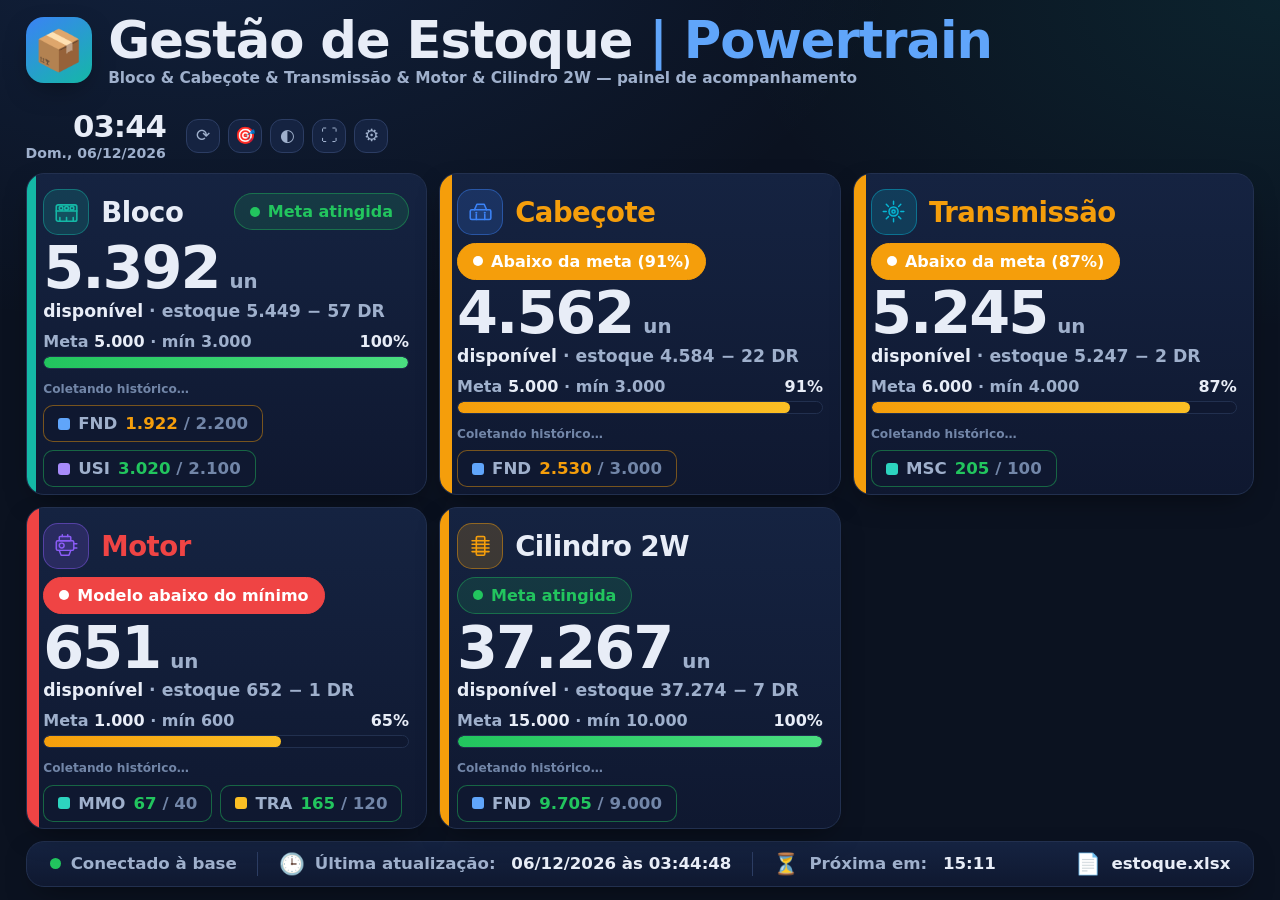
==== commit c4089047: "mapHeader: prioriza nome exato do local (usa LILOCN, nao LOCAL_AS400) A nova base tem LOCAL_AS400 (o" ====
--- a/estoque-motores/index.html
+++ b/estoque-motores/index.html
@@ -583,11 +583,12 @@
    ============================================================ */
 function mapHeader(head){
   const H=head.map(norm); const idx={desc:-1,item:-1,qtd:-1,local:-1,lote:-1,limcu:-1};
-  const find=(...keys)=>H.findIndex(h=>keys.some(k=>h===k||h.startsWith(k)));
+  // 1ª passada: nome EXATO (prioriza LILOCN sobre LOCAL_AS400, p.ex.); 2ª: começa com
+  const find=(...keys)=>{ let i=H.findIndex(h=>keys.some(k=>h===k)); return i>=0?i:H.findIndex(h=>keys.some(k=>h.startsWith(k))); };
   idx.desc  = find('imdsc','descricao','peca','peça','produto','tipo');          // IMDSC1
   idx.item  = find('imlitm','codigo','sku','material','item');                   // IMLITM
   idx.qtd   = find('qtd','quantidade','qtde','saldo','estoque','disponivel');    // QTD
-  idx.local = find('lilocn','local','deposito','deposito','loc','setor');        // LILOCN
+  idx.local = find('lilocn','local','deposito','deposito','loc','setor');        // LILOCN (nunca LOCAL_AS400)
   idx.lote  = find('lilotn','lote','lot');                                       // LILOTN
   idx.limcu = find('limcu','filial','unidade','planta','mcu');                   // LIMCU (filial/planta)
   return idx;
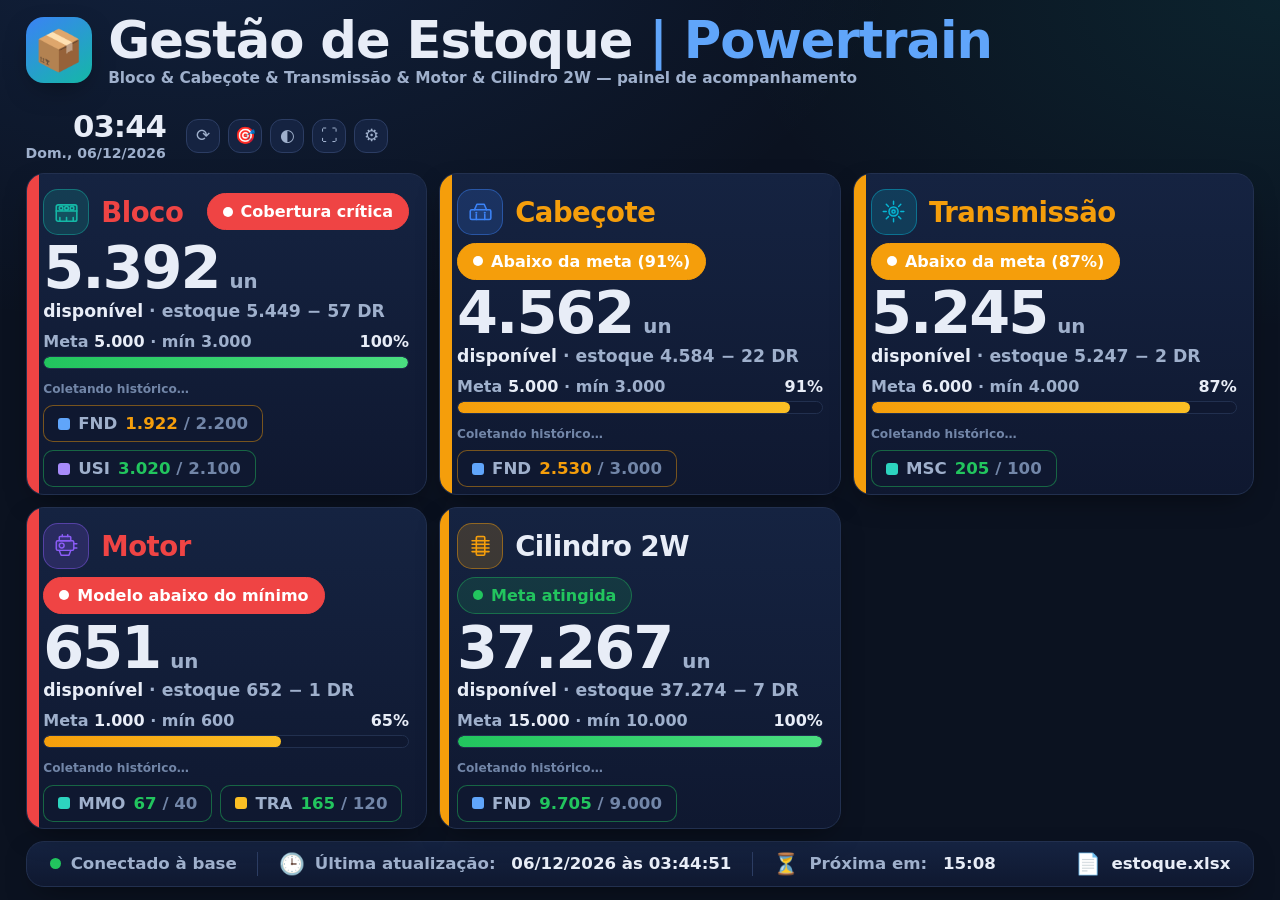
==== commit 07dbcb97: "Cobertura do Bloco: soma so ESTMMO + ESTUSI OP_OFF (sublocal) coberturaLocais passa a aceitar subloc" ====
--- a/estoque-motores/index.html
+++ b/estoque-motores/index.html
@@ -456,7 +456,7 @@
   categorias: [
     // locaisOrdem = sequência dos chips de local no card (locais não listados
     // entram no fim); locaisLabel = renomeia o rótulo de um local só neste card.
-    { nome:'Bloco',    svg:SVG_BLOCO,    cor:'#14b8a6', chaves:['bloco'], consumoDia:511, coberturaLocais:['MMO','USI'], locaisOrdem:['FND','USI','MMO'] },
+    { nome:'Bloco',    svg:SVG_BLOCO,    cor:'#14b8a6', chaves:['bloco'], consumoDia:511, coberturaLocais:['MMO','USI OP_OFF'], locaisOrdem:['FND','USI','MMO'] },
     { nome:'Cabeçote', svg:SVG_CABECOTE, cor:'#3b82f6', chaves:['cabecote'], consumoDia:511, coberturaLocais:['MMO','USI'], locaisOrdem:['FND','USI','MMO'] },
     { nome:'Transmissão', svg:SVG_TRANSMISSAO, cor:'#06b6d4', chaves:['transmiss'], consumoDia:511, locaisOrdem:['MMO','TRA','DLI','LMO'], locaisLabel:{ MMO:'MSC' } },
     // cor violeta (nao vermelha) para nao confundir a identidade do card com alerta
@@ -855,11 +855,21 @@
 // Base usada no cálculo de cobertura (dias). Se a categoria definir
 // coberturaLocais, soma SÓ o estoque bom nesses locais (ex.: Bloco/Cabeçote =
 // MMO + USI); senão usa o disponível total.
+// valor de uma entrada de coberturaLocais: "MMO" = o local inteiro; "USI OP_OFF"
+// = apenas o sublocal OP_OFF de USI.
+function valorCob(g,entry){
+  const parts=String(entry).trim().split(/\s+/);
+  if(parts.length>=2){
+    const base=parts[0], sub=parts.slice(1).join(' ');
+    return (g.sublocais&&g.sublocais[base]&&g.sublocais[base][sub])||0;
+  }
+  return (g.locais&&g.locais[entry])||0;
+}
 function coberturaBase(cat,g){
   if(!g) return 0;
   if(cat.coberturaLocais && cat.coberturaLocais.length){
-    // soma os locais (já líquidos do decremento por local) e desconta o decremento da peça
-    return Math.max(0, cat.coberturaLocais.reduce((s,l)=>s+((g.locais&&g.locais[l])||0),0) - (g.decremento||0));
+    // soma os locais/sublocais definidos e desconta o decremento da peça
+    return Math.max(0, cat.coberturaLocais.reduce((s,l)=>s+valorCob(g,l),0) - (g.decremento||0));
   }
   return g.disponivel;   // já vem com todos os decrementos subtraídos
 }
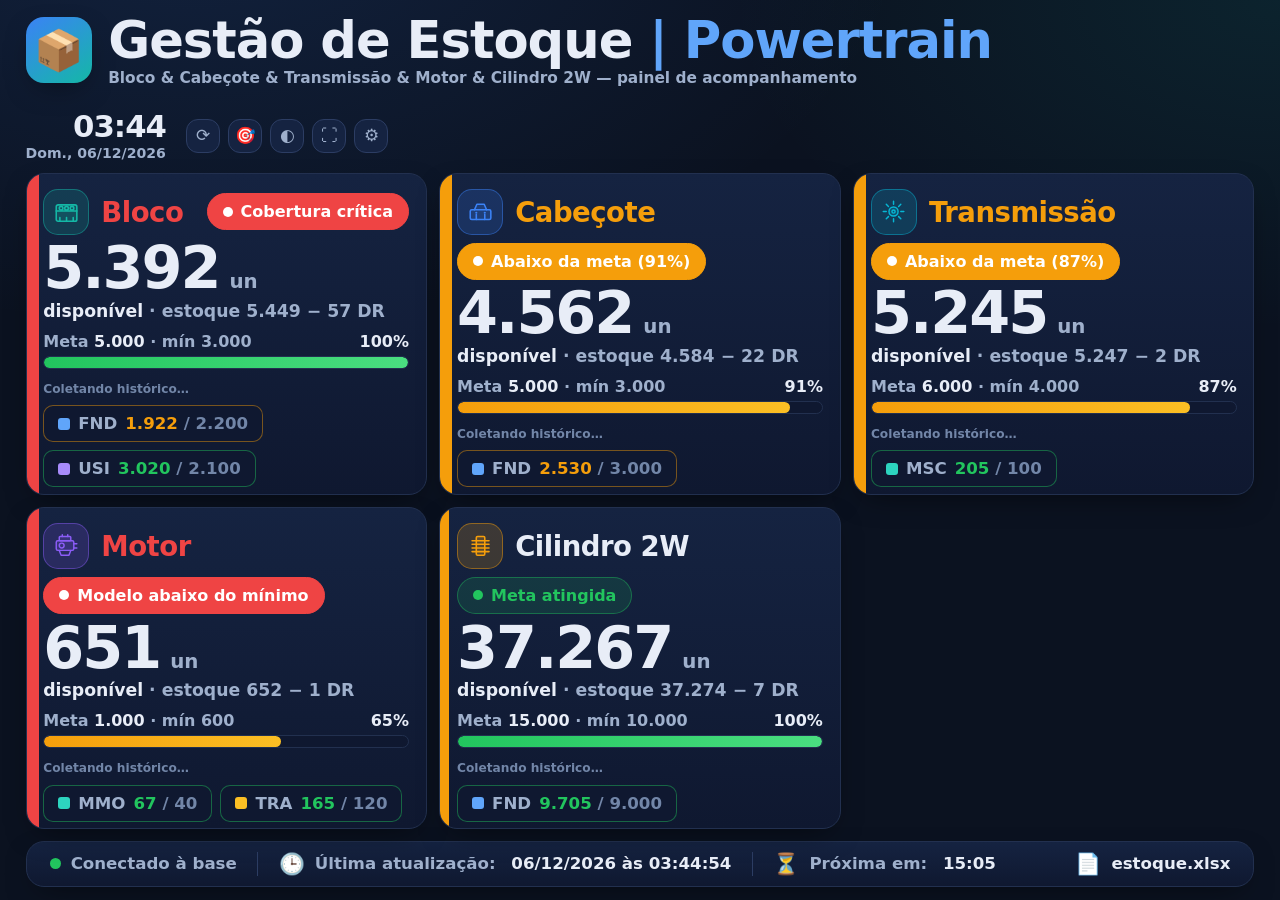
==== commit 814fa4d7: "Cobertura do Cabecote tambem soma so ESTMMO + ESTUSI OP_OFF Cabecote passa a usar coberturaLocais ['" ====
--- a/estoque-motores/index.html
+++ b/estoque-motores/index.html
@@ -457,7 +457,7 @@
     // locaisOrdem = sequência dos chips de local no card (locais não listados
     // entram no fim); locaisLabel = renomeia o rótulo de um local só neste card.
     { nome:'Bloco',    svg:SVG_BLOCO,    cor:'#14b8a6', chaves:['bloco'], consumoDia:511, coberturaLocais:['MMO','USI OP_OFF'], locaisOrdem:['FND','USI','MMO'] },
-    { nome:'Cabeçote', svg:SVG_CABECOTE, cor:'#3b82f6', chaves:['cabecote'], consumoDia:511, coberturaLocais:['MMO','USI'], locaisOrdem:['FND','USI','MMO'] },
+    { nome:'Cabeçote', svg:SVG_CABECOTE, cor:'#3b82f6', chaves:['cabecote'], consumoDia:511, coberturaLocais:['MMO','USI OP_OFF'], locaisOrdem:['FND','USI','MMO'] },
     { nome:'Transmissão', svg:SVG_TRANSMISSAO, cor:'#06b6d4', chaves:['transmiss'], consumoDia:511, locaisOrdem:['MMO','TRA','DLI','LMO'], locaisLabel:{ MMO:'MSC' } },
     // cor violeta (nao vermelha) para nao confundir a identidade do card com alerta
     { nome:'Motor', svg:SVG_MOTOR, cor:'#8b5cf6', chaves:['motor'], consumoDia:511, locaisOrdem:['MMO','TRA','LMO'],
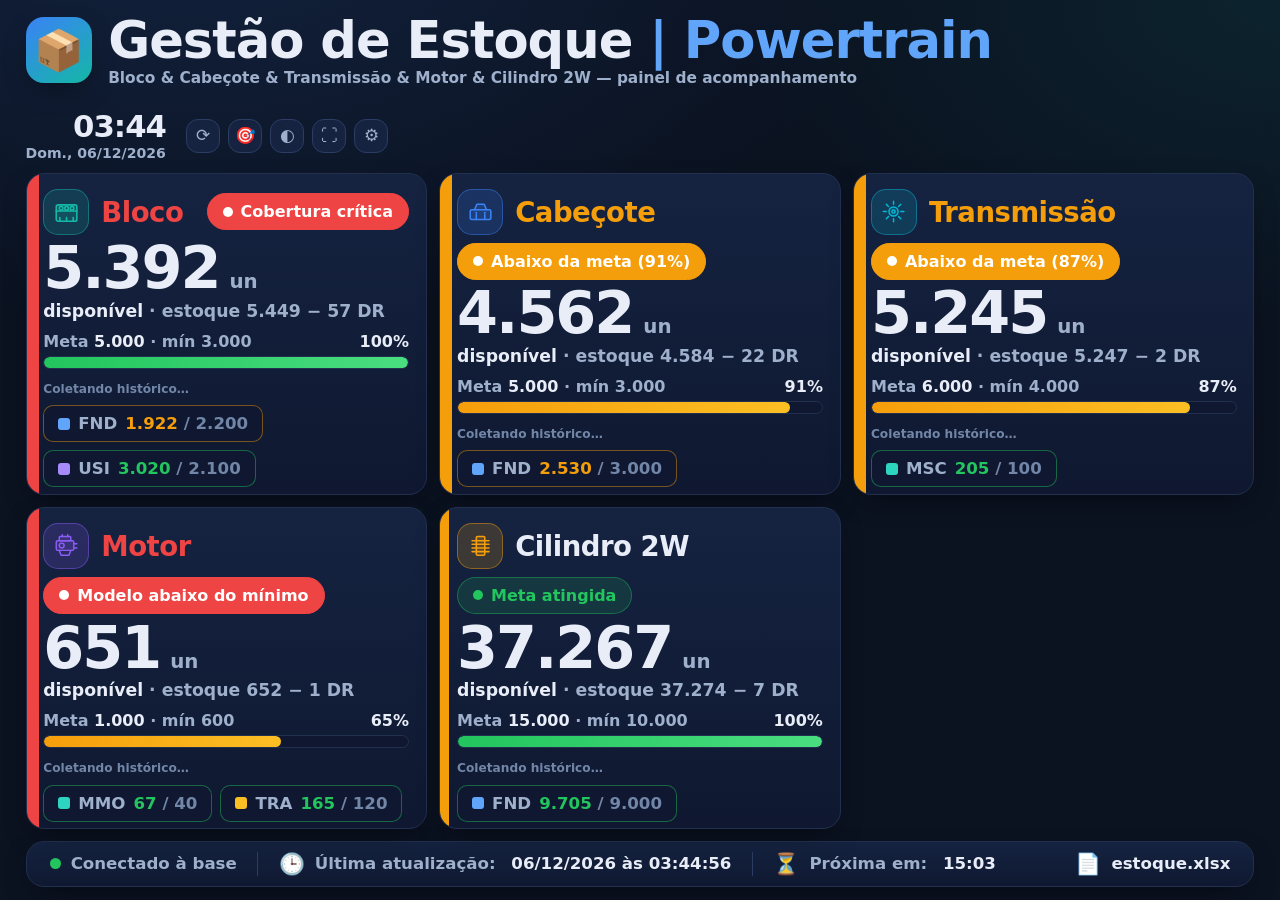
==== commit 4dae1b09: "Quiosque: zoom pelo painel; relatorio na pasta raiz; sem copias com data/hora - ZOOM: a flag --force" ====
--- a/estoque-motores/index.html
+++ b/estoque-motores/index.html
@@ -44,6 +44,14 @@
 }
 body.cursor-hidden{cursor:none}
 .wrap{ height:100vh; display:flex; flex-direction:column; padding:clamp(10px,1.5vh,22px) clamp(14px,2vw,40px); gap:clamp(8px,1.3vh,18px); }
+
+/* ZOOM do painel (?zoom=0.67 na URL). O zoom encolhe o desenho, mas as unidades
+   vh/vw continuam valendo a tela real — por isso compensamos a largura/altura
+   dividindo por --z, para o conteudo ocupar a tela inteira e caber MAIS coisa. */
+:root{ --z:1; }
+html[data-zoom]{ zoom:var(--z); }
+html[data-zoom] body{ width:calc(100vw / var(--z)); }
+html[data-zoom] .wrap{ height:calc(100vh / var(--z)); }
 
 /* ============ HEADER ============ */
 header{ display:flex; align-items:center; justify-content:space-between; gap:24px; flex-wrap:wrap; }
@@ -1352,22 +1360,35 @@
   const html=buildEmailHtml(lastData); const w=window.open('','_blank');
   if(w){ w.document.write(html); w.document.close(); } else { download('relatorio_estoque.html', new Blob([html],{type:'text/html'})); }
 }
+/* Sem pasta mapeada: manda o HTML para o SERVIDOR gravar na pasta raiz (onde
+   está o index.html). O navegador não escreve direto no disco por segurança —
+   quem grava é o servir.ps1, que atende POST em /salvar-relatorio. */
+async function saveReportToServer(html){
+  const r=await fetch('salvar-relatorio',{ method:'POST', cache:'no-store',
+    headers:{'Content-Type':'text/html; charset=utf-8'}, body:html });
+  if(!r.ok) throw new Error('HTTP '+r.status);
+  return true;
+}
 async function generateEmailReport(motivo){
   if(!lastData) return;
   const html=buildEmailHtml(lastData);
   try{ localStorage.setItem('estoque-email-ultimo', html); }catch(e){}
+  // grava SEMPRE só o estoque_email.html (sem cópia com data/hora, que enchia a pasta)
   if(dirHandle){
     try{
-      const n=new Date(), stamp=n.getFullYear()+pad(n.getMonth()+1)+pad(n.getDate())+'_'+pad(n.getHours())+pad(n.getMinutes());
-      await writeFileToFolder('estoque_email_'+stamp+'.html', html,'text/html');
-      await writeFileToFolder('estoque_email.html', html,'text/html');   // sempre o último
+      await writeFileToFolder('estoque_email.html', html,'text/html');
       await saveMetasToFolder();
       toast('Relatório gerado na pasta ('+motivo+')');
     }catch(e){ console.warn(e); toast('Falha ao gravar na pasta: '+(e.message||e),'err'); }
-  } else if(motivo==='manual'){
-    previewReport(); toast('Pasta não mapeada — abri a pré-visualização');
-  } else {
-    console.warn('Relatório ('+motivo+') gerado, mas nenhuma pasta está mapeada.');
+    return;
+  }
+  // sem pasta mapeada -> pasta raiz do painel, via servidor
+  try{
+    await saveReportToServer(html);
+    toast('Relatório gerado na pasta do painel ('+motivo+')');
+  }catch(e){
+    console.warn('Não consegui gravar na pasta do painel:',e);
+    if(motivo==='manual'){ previewReport(); toast('Não gravou na pasta — abri a pré-visualização','err'); }
   }
 }
 /* dispara os relatórios nos horários configurados */
@@ -1636,8 +1657,25 @@
    ============================================================ */
 function applyIntervalLabels(){ /* atualização é sempre no minuto :00 (rótulos fixos no HTML) */ }
 
+/* zoom do painel: ?zoom=0.67 na URL (o quiosque passa isso). Vale só por essa
+   URL — assim abrir o painel normal no mesmo PC/celular continua em tamanho
+   cheio. 1 = tamanho normal. */
+function aplicarZoom(){
+  let z=null;
+  try{
+    const q=new URLSearchParams(location.search).get('zoom');
+    if(q!=null) z=parseFloat(String(q).replace(',','.'));
+  }catch(e){}
+  if(!(z>0.2 && z<=3)) z=1;
+  const el=document.documentElement;
+  if(z===1){ el.removeAttribute('data-zoom'); el.style.removeProperty('--z'); }
+  else { el.style.setProperty('--z', z); el.setAttribute('data-zoom',''); }
+  return z;
+}
+
 function init(){
   try{ const t=localStorage.getItem('estoque-theme'); if(t) document.documentElement.setAttribute('data-theme',t); }catch(e){}
+  aplicarZoom();
 
   // metas + histórico
   METAS = loadMetas() || defaultMetas();
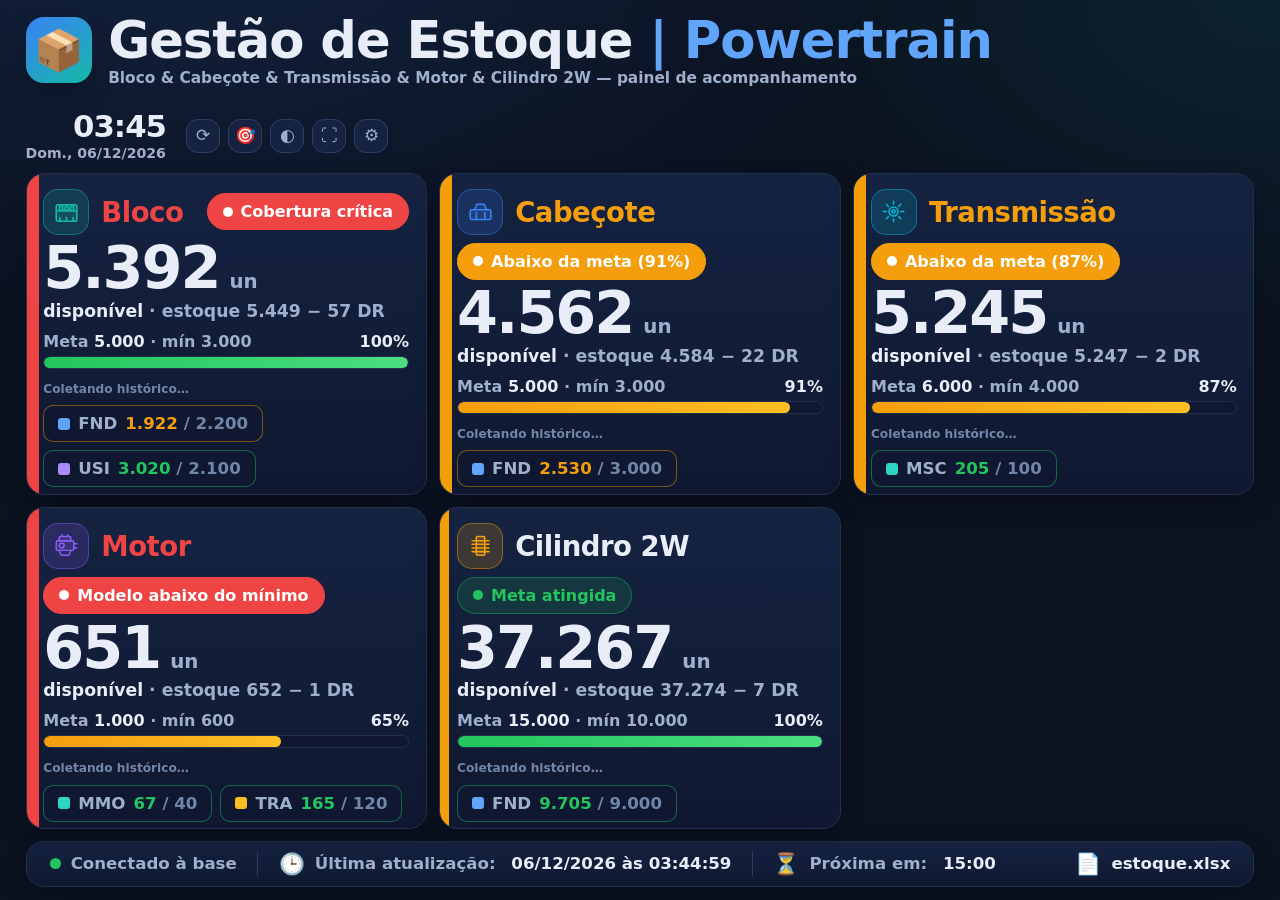
==== commit b564e5fd: "Base via ODBC direto (sem Excel), com a logica do LILOCN em SQL - Atualizar-Base-ODBC.ps1: consulta " ====
--- a/estoque-motores/index.html
+++ b/estoque-motores/index.html
@@ -447,7 +447,13 @@
    CONFIGURAÇÃO
    ============================================================ */
 const CONFIG = {
-  arquivo: 'estoque.xlsx',   // base lida na mesma pasta (Excel; aceita .csv tbm)
+  // Base lida na mesma pasta. O painel aceita OS DOIS formatos e escolhe sozinho:
+  //   estoque.csv  -> gerado pelo ODBC direto (Atualizar-Base-ODBC.ps1, sem Excel)
+  //   estoque.xlsx -> gerado via Excel (Atualizar-Base.ps1)
+  // Se os dois existirem, usa o MAIS RECENTE — assim dá para alternar entre ODBC e
+  // Excel sem mexer aqui.
+  arquivo: 'estoque.csv',
+  arquivos: ['estoque.csv','estoque.xlsx'],
   intervaloMin: 60,          // atualização automática (minutos)
   unidade: 'un',             // unidade exibida ao lado da quantidade
   relatorio: { horarios: ['08:30','12:30'] },  // horários que geram o HTML de e-mail na pasta mapeada
@@ -1538,13 +1544,33 @@
   }catch(e){ console.warn('cache inválido',e); return false; }
 }
 
+/* Descobre qual base usar: percorre CONFIG.arquivos e fica com a que existe.
+   Se mais de uma existir (ex.: sobrou um estoque.xlsx antigo depois de migrar
+   para o ODBC), usa a MAIS RECENTE pelo Last-Modified. */
+async function escolherArquivo(){
+  const lista=(CONFIG.arquivos&&CONFIG.arquivos.length)?CONFIG.arquivos:[CONFIG.arquivo];
+  if(lista.length===1) return lista[0];
+  let escolhido=null, maisNovo=-1;
+  for(const nome of lista){
+    try{
+      const r=await fetch(nome+'?h='+Date.now(),{method:'HEAD',cache:'no-store'});
+      if(!r.ok) continue;
+      const lm=Date.parse(r.headers.get('Last-Modified')||'')||0;
+      if(lm>maisNovo){ maisNovo=lm; escolhido=nome; }
+    }catch(e){}
+  }
+  return escolhido||lista[0];   // nenhum respondeu ao HEAD: tenta o primeiro
+}
 async function loadFromServer(){
-  const url=CONFIG.arquivo+(CONFIG.arquivo.includes('?')?'&':'?')+'t='+Date.now();
+  const nome=await escolherArquivo();
+  CONFIG.arquivo=nome;                       // reflete no rodapé qual base está em uso
+  const el=$('#stFile'); if(el) el.textContent=nome;
+  const url=nome+(nome.includes('?')?'&':'?')+'t='+Date.now();
   const r=await fetch(url,{cache:'no-store'});
   if(!r.ok) throw new Error('HTTP '+r.status);
   const buf=await r.arrayBuffer();
-  // aceita .csv (ex.: gerado direto do ODBC) ou .xlsx conforme o nome do arquivo
-  if(/\.csv(\?|$)/i.test(CONFIG.arquivo)) return parseCsv(new TextDecoder('utf-8').decode(new Uint8Array(buf)));
+  // aceita .csv (ODBC direto) ou .xlsx (via Excel) conforme o nome do arquivo
+  if(/\.csv(\?|$)/i.test(nome)) return parseCsv(new TextDecoder('utf-8').decode(new Uint8Array(buf)));
   return parseXlsx(buf);
 }
 
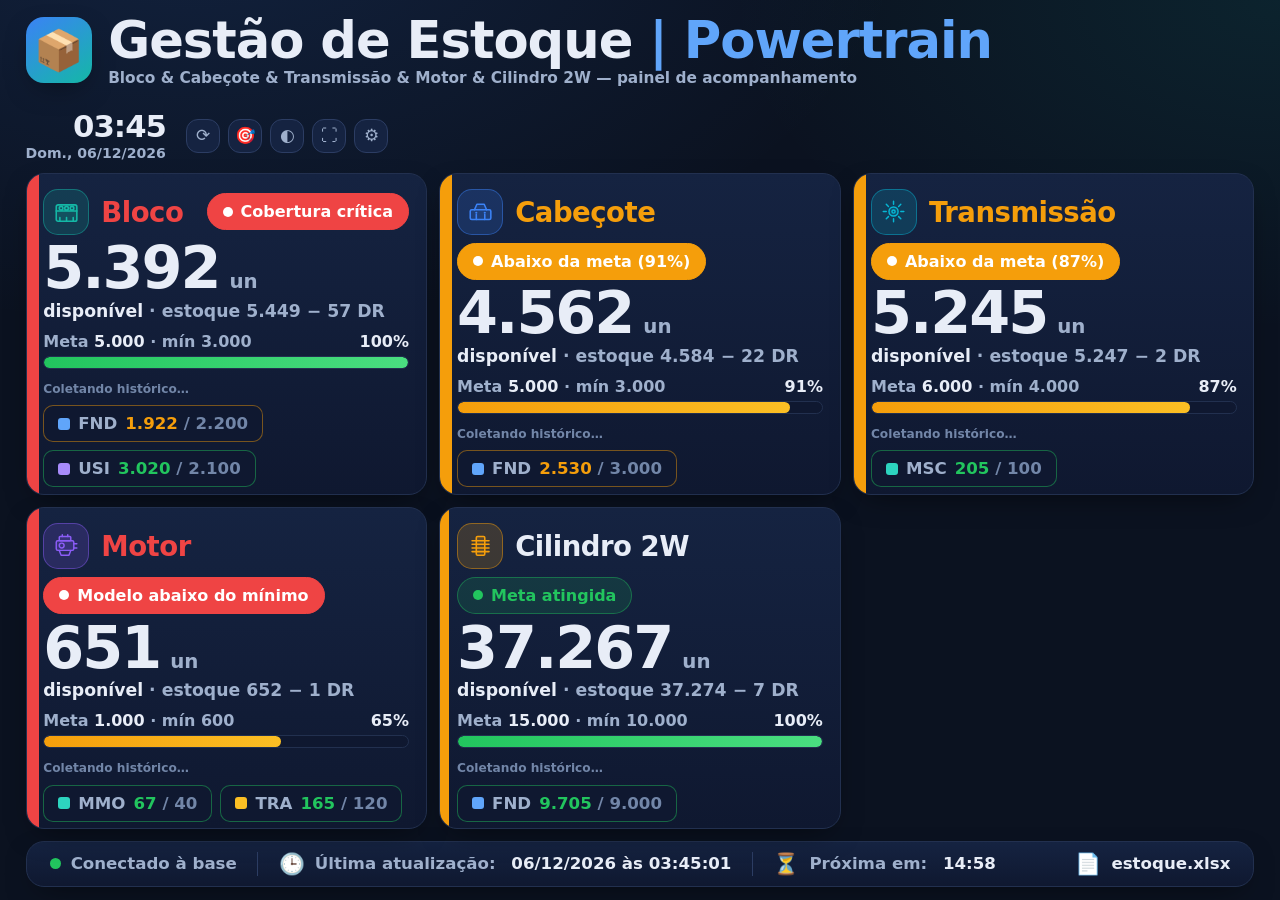
==== commit e5ea9464: "Cards: compacta os chips de sublocal para caber com varias operacoes Com um local tendo 4 sublocais " ====
--- a/estoque-motores/index.html
+++ b/estoque-motores/index.html
@@ -153,10 +153,12 @@
 .locchip.imp{ border-color:color-mix(in srgb,#c084fc 45%,transparent); background:color-mix(in srgb,#c084fc 14%,transparent); }
 .locchip.imp .lv{ color:#c084fc; }
 /* local + seus sublocais (ex.: USI e, abaixo, OP140) */
-.locgrp{ display:inline-flex; flex-direction:column; gap:4px; align-items:flex-start; }
-.subwrap{ display:inline-flex; flex-wrap:wrap; gap:4px; padding-left:12px; }
-.locchip.sub{ padding:5px 11px; border-style:dashed; background:transparent;
-  font-size:clamp(12px,1.05vw,17px); gap:6px; }
+.locgrp{ display:inline-flex; flex-direction:column; gap:3px; align-items:flex-start; }
+.subwrap{ display:inline-flex; flex-wrap:wrap; gap:3px; padding-left:10px; }
+/* sublocais (OP10, OP140, OP_OFF...) sao detalhe: ficam compactos para o card
+   caber mesmo quando um local tem varias operacoes */
+.locchip.sub{ padding:3px 9px; border-style:dashed; background:transparent;
+  font-size:clamp(11px,.92vw,15px); gap:5px; }
 .locchip.sub .lk{ color:var(--faint); font-weight:700; }
 .locchip.sub .lv{ color:var(--muted); }
 .locchip.sub.dec{ border-color:color-mix(in srgb,var(--bad) 40%,transparent); }
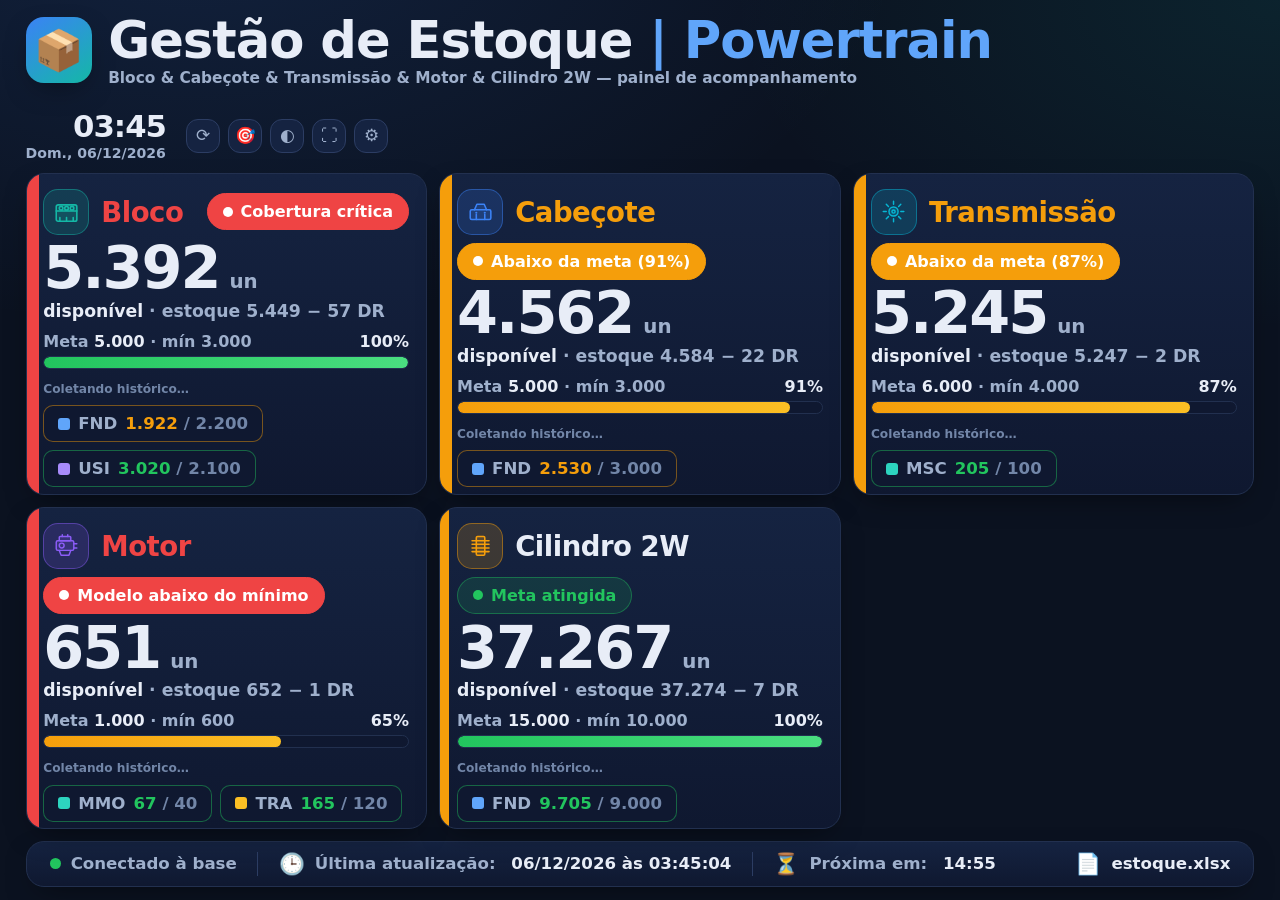
==== commit a5a837d4: "Historico n-5 em arquivo (historico.json), nao so no localStorage O fechamento diario era guardado a" ====
--- a/estoque-motores/index.html
+++ b/estoque-motores/index.html
@@ -808,8 +808,47 @@
    A cada leitura o valor do dia é SOBRESCRITO, então ao virar o dia sobra a
    última leitura daquele dia (o valor "das 23:59"). ---- */
 let HISTD = {};
-const HISTD_KEY='estoque-hist-dia', HISTD_DIAS=12;
+const HISTD_KEY='estoque-hist-dia', HISTD_DIAS=12, HISTD_FILE='historico.json';
 function loadHistD(){ try{ return JSON.parse(localStorage.getItem(HISTD_KEY)||'{}')||{}; }catch(e){ return {}; } }
+/* O histórico diário também vai para um ARQUIVO (historico.json) na pasta do
+   painel. Só o localStorage não bastava: ele se perde se o Chrome fechar sem
+   gravar (reinício/queda de energia) ou se o perfil do quiosque for limpo — e o
+   relatório de e-mail depende desse histórico. O arquivo é a fonte durável;
+   o localStorage segue como cache local. */
+async function fetchHistDFile(){
+  try{
+    const r=await fetch(HISTD_FILE+'?t='+Date.now(),{cache:'no-store'});
+    if(!r.ok) return null;
+    const j=await r.json();
+    return (j && j.dias) ? j.dias : (j||null);
+  }catch(e){ return null; }
+}
+async function saveHistDFile(h){
+  try{
+    await fetch('salvar-historico',{ method:'POST', cache:'no-store',
+      headers:{'Content-Type':'application/json; charset=utf-8'},
+      body:JSON.stringify({ atualizado:new Date().toISOString(), dias:h }, null, 1) });
+  }catch(e){ /* sem servidor que grave: segue só com o localStorage */ }
+}
+/* junta dois históricos por dia; o segundo (local, mais fresco) sobrepõe */
+function mergeHistD(a,b){
+  const out={}, cats=new Set([...Object.keys(a||{}),...Object.keys(b||{})]);
+  cats.forEach(c=>{
+    const m={};
+    ((a&&a[c])||[]).forEach(p=>{ if(p&&p.d) m[p.d]=p.v; });
+    ((b&&b[c])||[]).forEach(p=>{ if(p&&p.d) m[p.d]=p.v; });
+    out[c]=Object.keys(m).sort().map(d=>({d:d,v:m[d]})).slice(-HISTD_DIAS);
+  });
+  return out;
+}
+/* na abertura: traz o arquivo e funde com o que houver no navegador */
+async function restaurarHistD(){
+  const doArquivo=await fetchHistDFile();
+  if(!doArquivo) return false;
+  HISTD=mergeHistD(doArquivo, loadHistD());
+  try{ localStorage.setItem(HISTD_KEY, JSON.stringify(HISTD)); }catch(e){}
+  return true;
+}
 function diaKey(t){ const d=new Date(t); return d.getFullYear()+'-'+pad(d.getMonth()+1)+'-'+pad(d.getDate()); }
 function recordHistD(data){
   const h=loadHistD(), k=diaKey(Date.now());
@@ -1586,6 +1625,7 @@
     const data=interpret(rows);
     HIST=recordHist(data);                  // registra ponto no histórico
     HISTD=recordHistD(data);                // fechamento diário (evolução n-5)
+    saveHistDFile(HISTD);                   // grava no historico.json (não espera)
     render(data);
     lastUpdate=new Date();
     $('#stLast').textContent=fmtDateTime(lastUpdate);
@@ -1709,6 +1749,9 @@
   METAS = loadMetas() || defaultMetas();
   HIST  = loadHist();
   HISTD = loadHistD();
+  // restaura o histórico diário do arquivo (sobrevive a fechar o navegador /
+  // reiniciar o PC / perfil limpo) e funde com o que houver no navegador
+  restaurarHistD();
 
   $('#stFile').textContent=CONFIG.arquivo;
   $('#dlgFile').textContent=CONFIG.arquivo;
